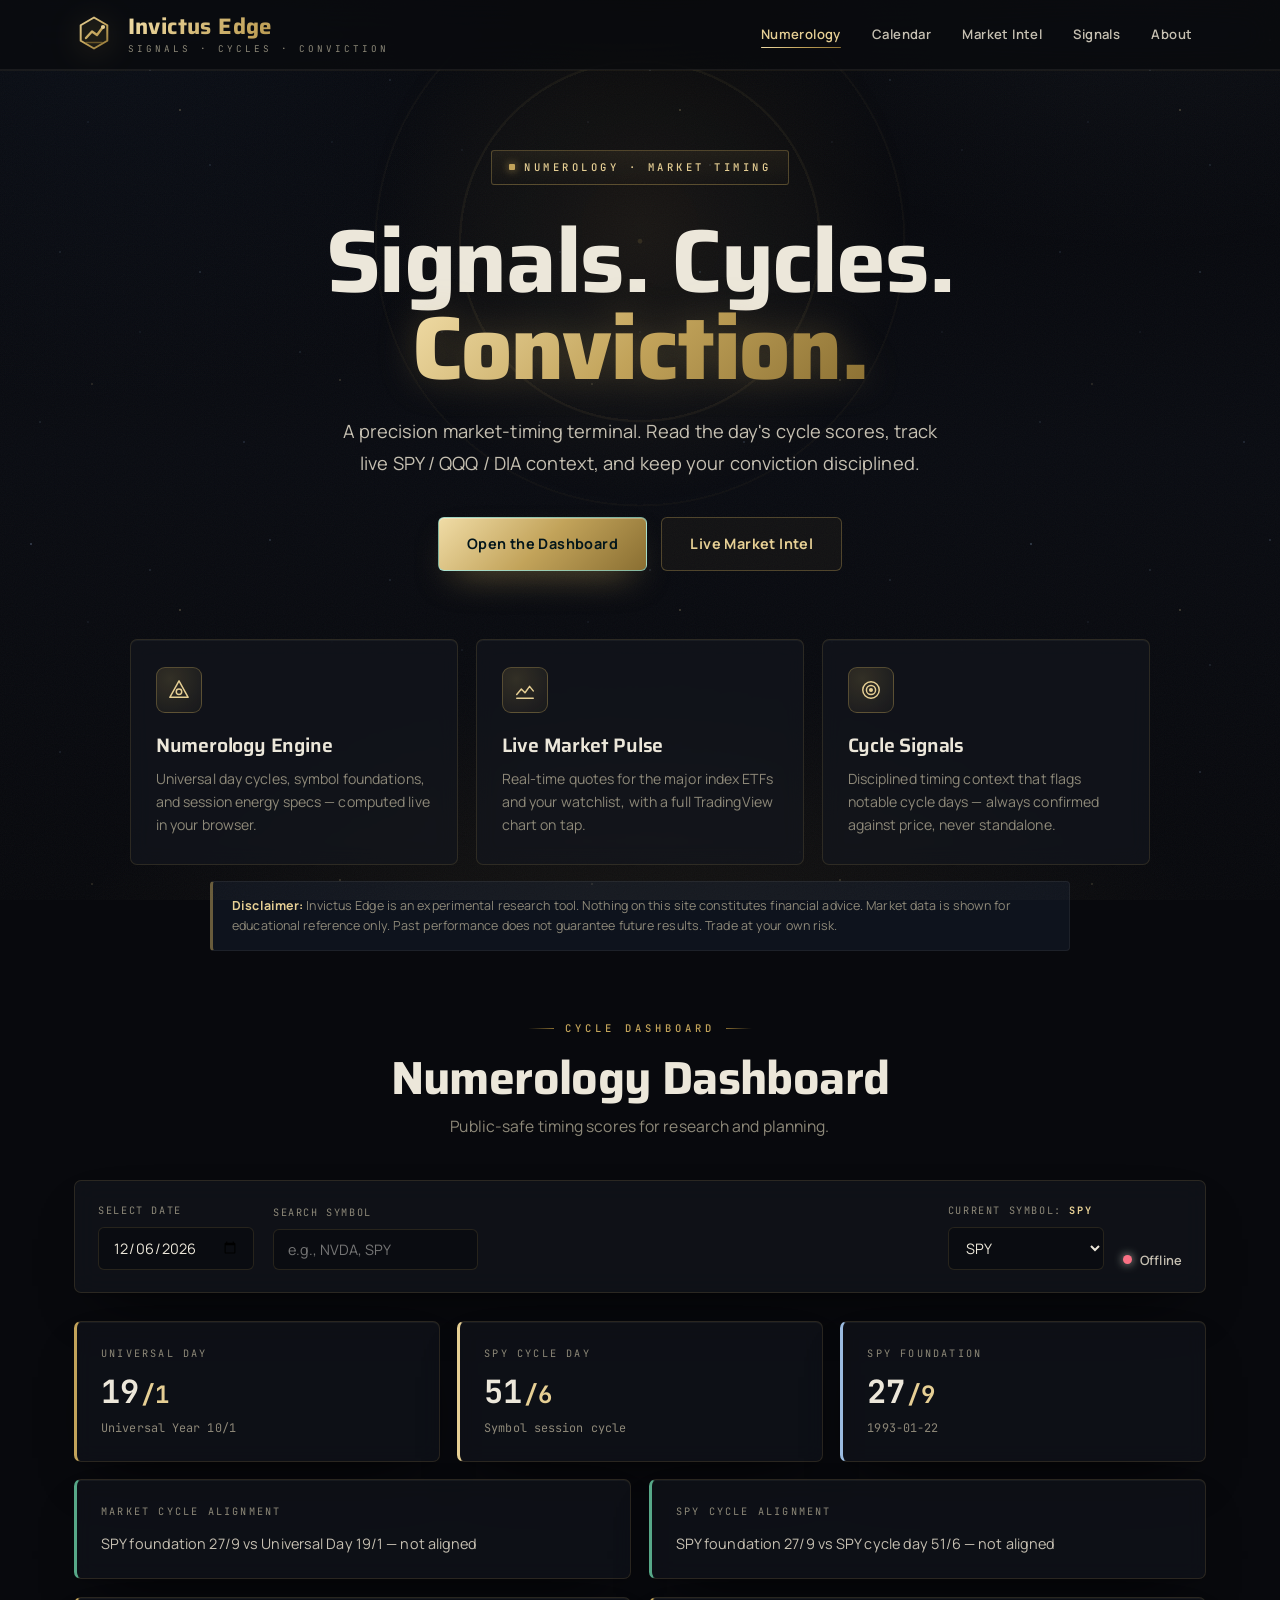
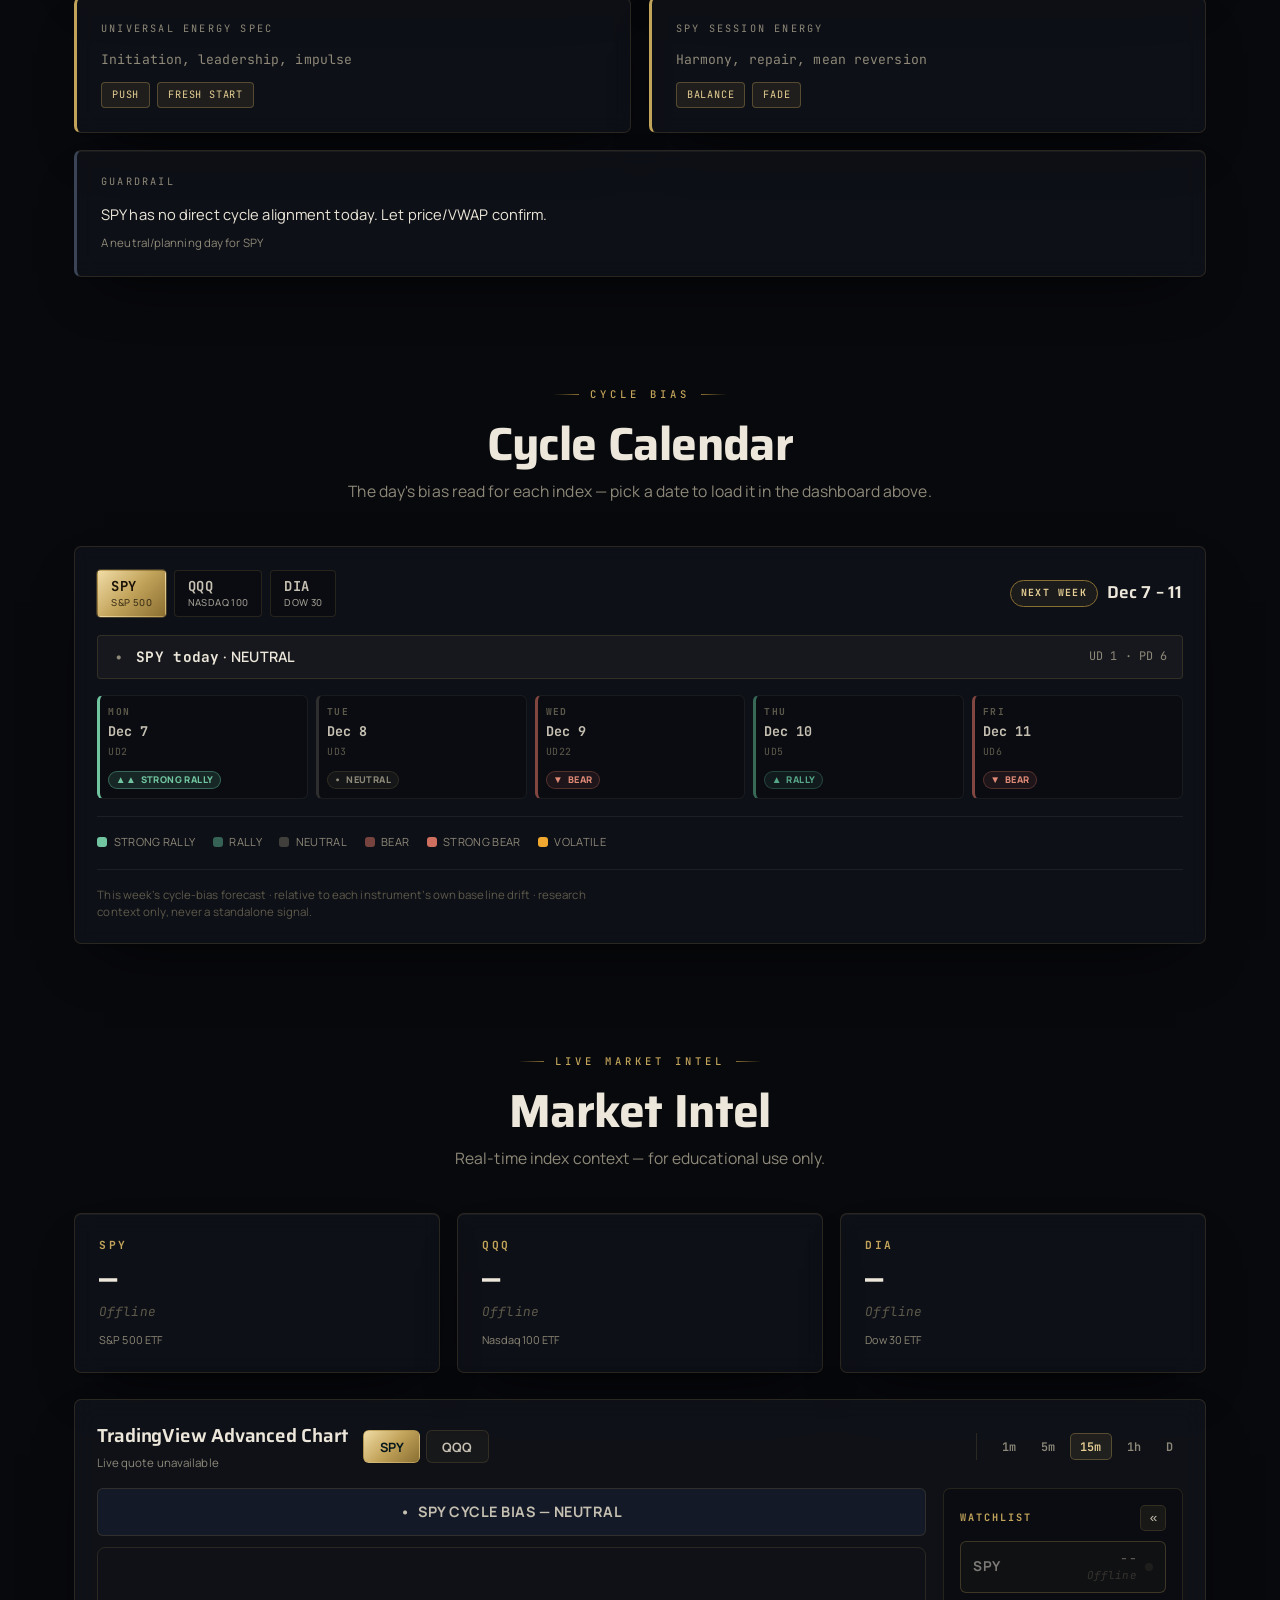
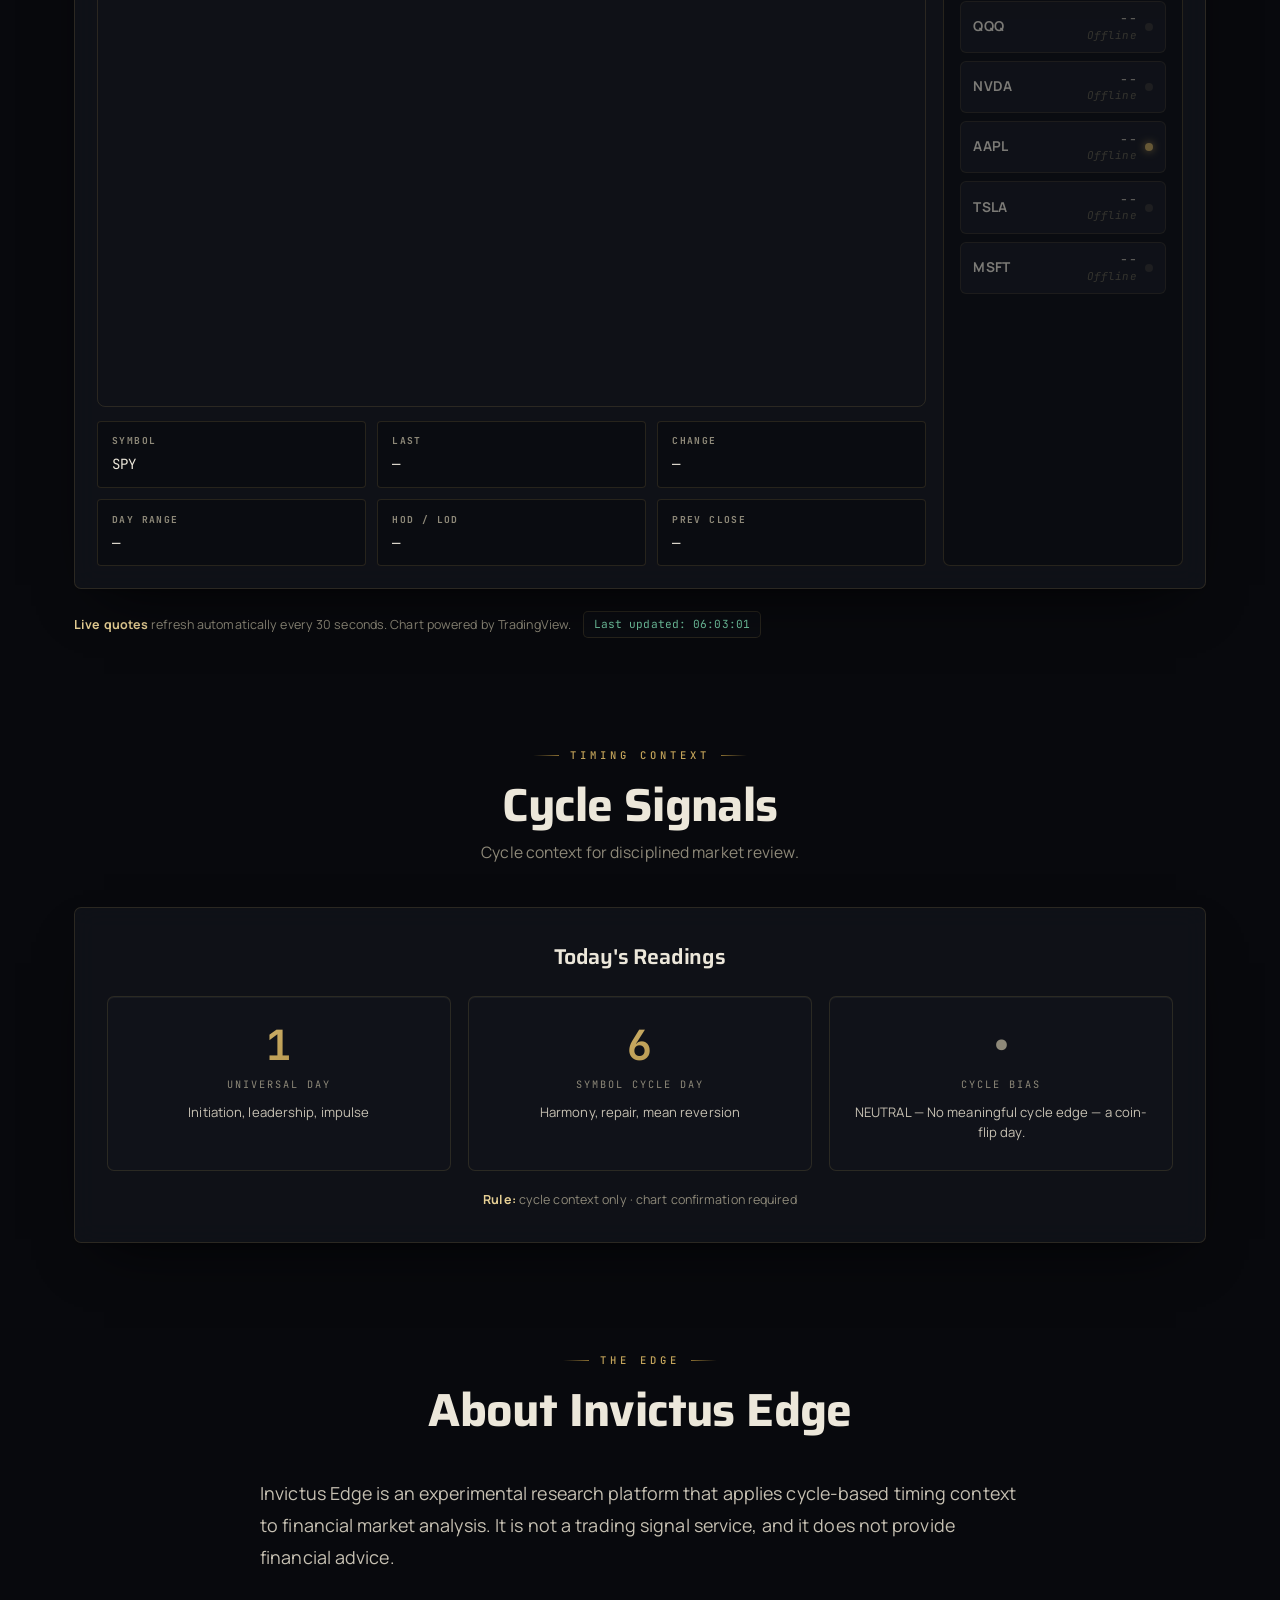
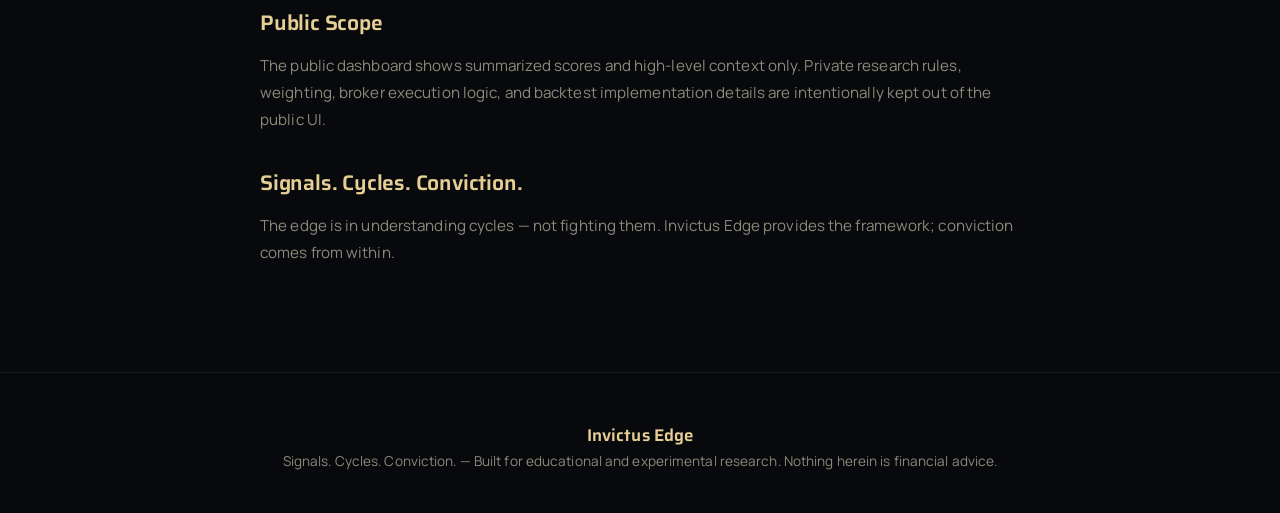
==== index.html @ 0f174fc2 "fix: per-symbol foundation dates, remove Full App link, drop redundant UM, mobile date-input fit - f" ====
<!DOCTYPE html>
<html lang="en">
<head>
  <meta charset="UTF-8">
  <meta name="viewport" content="width=device-width, initial-scale=1.0">
  <title>Invictus Edge — Signals. Cycles. Conviction.</title>
  <meta name="description" content="Invictus Edge — a precision market-timing terminal pairing numerology cycle context with live market data.">
  <link rel="icon" type="image/svg+xml" href="logo.svg">
  <link rel="preconnect" href="https://fonts.googleapis.com">
  <link rel="preconnect" href="https://fonts.gstatic.com" crossorigin>
  <link href="https://fonts.googleapis.com/css2?family=Saira:wght@400;500;600;700;800&family=Manrope:wght@400;500;600;700;800&family=JetBrains+Mono:wght@400;500;700&display=swap" rel="stylesheet">
  <link rel="stylesheet" href="css/styles.css?v=20260603-gold2">
</head>
<body>
  <header>
    <div class="container">
      <div class="brand">
        <img src="logo.svg" alt="Invictus Edge">
        <div class="brand-text">
          <div class="brand-name">Invictus Edge</div>
          <div class="brand-tagline">Signals &middot; Cycles &middot; Conviction</div>
        </div>
      </div>
      <nav>
        <a href="#calculator" class="active">Numerology</a>
        <a href="#calendar">Calendar</a>
        <a href="#market">Market Intel</a>
        <a href="#signals">Signals</a>
        <a href="#about">About</a>
      </nav>
    </div>
  </header>

  <section class="hero">
    <div class="hero-badge">Numerology &middot; Market Timing</div>
    <h1>Signals. Cycles.<br><span class="accent">Conviction.</span></h1>
    <p>A precision market-timing terminal. Read the day's cycle scores, track live SPY / QQQ / DIA context, and keep your conviction disciplined.</p>
    <div class="hero-cta">
      <a href="#calculator" class="btn btn-gold">Open the Dashboard</a>
      <a href="#market" class="btn btn-ghost">Live Market Intel</a>
    </div>
  </section>

  <section class="pillars">
    <div class="container">
      <div class="pillars-grid">
        <div class="pillar reveal">
          <div class="pillar-icon">
            <svg viewBox="0 0 24 24" fill="none" stroke="currentColor" stroke-width="1.6" stroke-linecap="round" stroke-linejoin="round"><path d="M12 2 2 20h20L12 2Z"/><circle cx="12" cy="14" r="3"/></svg>
          </div>
          <h3>Numerology Engine</h3>
          <p>Universal day cycles, symbol foundations, and session energy specs — computed live in your browser.</p>
        </div>
        <div class="pillar reveal">
          <div class="pillar-icon">
            <svg viewBox="0 0 24 24" fill="none" stroke="currentColor" stroke-width="1.6" stroke-linecap="round" stroke-linejoin="round"><path d="M3 17l5-6 4 4 5-7 4 5"/><path d="M3 21h18"/></svg>
          </div>
          <h3>Live Market Pulse</h3>
          <p>Real-time quotes for the major index ETFs and your watchlist, with a full TradingView chart on tap.</p>
        </div>
        <div class="pillar reveal">
          <div class="pillar-icon">
            <svg viewBox="0 0 24 24" fill="none" stroke="currentColor" stroke-width="1.6" stroke-linecap="round" stroke-linejoin="round"><circle cx="12" cy="12" r="9"/><circle cx="12" cy="12" r="5"/><circle cx="12" cy="12" r="1.4" fill="currentColor"/></svg>
          </div>
          <h3>Cycle Signals</h3>
          <p>Disciplined timing context that flags notable cycle days — always confirmed against price, never standalone.</p>
        </div>
      </div>
    </div>
  </section>

  <div class="container">
    <div class="disclaimer">
      <strong>Disclaimer:</strong> Invictus Edge is an experimental research tool. Nothing on this site constitutes financial advice. Market data is shown for educational reference only. Past performance does not guarantee future results. Trade at your own risk.
    </div>
  </div>

  <section id="calculator">
    <div class="container">
      <div class="section-header">
        <div class="eyebrow">Cycle Dashboard</div>
        <h2>Numerology Dashboard</h2>
        <p>Public-safe timing scores for research and planning.</p>
      </div>
      <div class="dashboard-controls">
        <div>
          <label for="date-picker">Select Date</label>
          <input type="date" id="date-picker">
        </div>
        <div class="search-input-group">
          <label for="symbol-search-input">Search Symbol</label>
          <input type="text" id="symbol-search-input" placeholder="e.g., NVDA, SPY">
          <div id="symbol-search-results" class="search-results"></div>
        </div>
        <div>
          <label for="symbol-select">Current Symbol: <span id="current-symbol">SPY</span></label>
          <select id="symbol-select">
            <option value="SPY" selected>SPY</option>
            <option value="QQQ">QQQ</option>
            <option value="Custom">Custom Symbol</option>
          </select>
        </div>
        <div class="status-row">
          <span class="status-dot" id="status-dot"></span>
          <span id="status-indicator">Loading&hellip;</span>
        </div>
      </div>
      <div class="dashboard" id="numerology-container">
        <div class="result-empty">Loading dashboard&hellip;</div>
      </div>
    </div>
  </section>

  <section id="calendar">
    <div class="container">
      <div class="section-header">
        <div class="eyebrow">Cycle Bias</div>
        <h2>Cycle Calendar</h2>
        <p>The day's bias read for each index &mdash; pick a date to load it in the dashboard above.</p>
      </div>
      <div id="cycle-calendar" class="cycle-calendar">
        <div class="cal-loading">Loading cycle calendar&hellip;</div>
      </div>
    </div>
  </section>

  <section id="market">
    <div class="container">
      <div class="section-header">
        <div class="eyebrow">Live Market Intel</div>
        <h2>Market Intel</h2>
        <p>Real-time index context &mdash; for educational use only.</p>
      </div>
      <div class="market-grid">
        <div class="market-card">
          <div class="symbol">SPY</div>
          <div class="price" id="spy-price">&mdash;</div>
          <div class="change" id="spy-change">&mdash;</div>
          <div class="meta">S&amp;P 500 ETF</div>
        </div>
        <div class="market-card">
          <div class="symbol">QQQ</div>
          <div class="price" id="qqq-price">&mdash;</div>
          <div class="change" id="qqq-change">&mdash;</div>
          <div class="meta">Nasdaq 100 ETF</div>
        </div>
        <div class="market-card">
          <div class="symbol">DIA</div>
          <div class="price" id="dia-price">&mdash;</div>
          <div class="change" id="dia-change">&mdash;</div>
          <div class="meta">Dow 30 ETF</div>
        </div>
      </div>
      <div class="live-chart-panel">
        <div class="chart-head">
          <div>
            <div class="chart-title">TradingView Advanced Chart</div>
            <div class="meta" id="chart-source">Live TradingView chart + live-quote breakdown</div>
          </div>
          <div class="chart-tabs">
            <button class="chart-tab active" data-chart-symbol="SPY">SPY</button>
            <button class="chart-tab" data-chart-symbol="QQQ">QQQ</button>
          </div>
          <div class="timeframe-selector">
            <button class="timeframe-btn" data-chart-interval="1m">1m</button>
            <button class="timeframe-btn" data-chart-interval="5m">5m</button>
            <button class="timeframe-btn active" data-chart-interval="15m">15m</button>
            <button class="timeframe-btn" data-chart-interval="1h">1h</button>
            <button class="timeframe-btn" data-chart-interval="D">D</button>
          </div>
        </div>
        <div class="chart-watchlist-wrapper">
          <div class="tv-chart-area">
            <div class="signal-banner banner-none" id="signal-banner">--</div>
            <div class="tv-chart-wrap">
              <iframe
                id="tradingview-advanced-chart"
                title="TradingView Advanced Chart"
                src="https://s.tradingview.com/widgetembed/?frameElementId=tradingview-advanced-chart&symbol=BATS%3ASPY&interval=15&hidesidetoolbar=0&hidetoptoolbar=0&symboledit=1&saveimage=1&details=1&hideideas=1&theme=dark&style=1&timezone=America%2FChicago&withdateranges=1&studies=%5B%22STD%3BVolume%22%2C%22STD%3BVWAP%22%2C%22STD%3BEMA%22%5D&locale=en"
                frameborder="0"
                allowtransparency="true"
                scrolling="no"
                allowfullscreen>
              </iframe>
              <div class="chart-loading" id="chart-loading">Loading TradingView...</div>
            </div>
            <div class="breakdown-grid">
              <div class="breakdown-card"><strong>Symbol</strong><span id="bd-symbol">--</span></div>
              <div class="breakdown-card"><strong>Last</strong><span id="bd-last">--</span></div>
              <div class="breakdown-card"><strong>Change</strong><span id="bd-change">--</span></div>
              <div class="breakdown-card"><strong>Day Range</strong><span id="bd-range">--</span></div>
              <div class="breakdown-card"><strong>HOD / LOD</strong><span id="bd-hilo">--</span></div>
              <div class="breakdown-card"><strong>Prev Close</strong><span id="bd-prevclose">--</span></div>
            </div>
          </div>
          <div class="watchlist-panel" id="watchlist-panel">
            <div class="watchlist-header">
              <span class="watchlist-title">Watchlist</span>
              <button class="watchlist-toggle" id="watchlist-toggle" title="Toggle Watchlist">&laquo;</button>
            </div>
            <div class="watchlist-items" id="watchlist-items">
              <div class="watchlist-loading">Loading&hellip;</div>
            </div>
          </div>
        </div>
      </div>
      <div class="market-section-notice">
        <span><strong>Live quotes</strong> refresh automatically every 30 seconds. Chart powered by TradingView.</span>
        <span id="last-updated" class="last-updated-badge"></span>
      </div>
    </div>
  </section>

  <section id="signals">
    <div class="container">
      <div class="section-header">
        <div class="eyebrow">Timing Context</div>
        <h2>Cycle Signals</h2>
        <p>Cycle context for disciplined market review.</p>
      </div>
      <div class="signal-panel">
        <h3>Today's Readings</h3>
        <div class="signal-grid">
          <div class="signal-item">
            <div class="value" id="sig-ud">--</div>
            <div class="label">Universal Day</div>
            <div class="interpretation" id="sig-ud-int">Calculate to see interpretation</div>
          </div>
          <div class="signal-item">
            <div class="value" id="sig-pd">--</div>
            <div class="label">Symbol Cycle Day</div>
            <div class="interpretation" id="sig-pd-int">Select a symbol to see its cycle</div>
          </div>
          <div class="signal-item">
            <div class="value" id="sig-signal">--</div>
            <div class="label">Cycle Bias</div>
            <div class="interpretation" id="sig-signal-int">Loading cycle bias&hellip;</div>
          </div>
        </div>
        <div class="signal-footnote">
          <strong>Rule:</strong> cycle context only &middot; chart confirmation required
        </div>
      </div>
    </div>
  </section>

  <section id="about">
    <div class="container">
      <div class="section-header">
        <div class="eyebrow">The Edge</div>
        <h2>About Invictus Edge</h2>
      </div>
      <div class="about-content">
        <p>Invictus Edge is an experimental research platform that applies cycle-based timing context to financial market analysis. It is not a trading signal service, and it does not provide financial advice.</p>
        <h3>Public Scope</h3>
        <p>The public dashboard shows summarized scores and high-level context only. Private research rules, weighting, broker execution logic, and backtest implementation details are intentionally kept out of the public UI.</p>
        <h3>Signals. Cycles. Conviction.</h3>
        <p>The edge is in understanding cycles &mdash; not fighting them. Invictus Edge provides the framework; conviction comes from within.</p>
      </div>
    </div>
  </section>

  <footer>
    <div class="container">
      <p>Invictus Edge</p>
      <p>Signals. Cycles. Conviction. &mdash; Built for educational and experimental research. Nothing herein is financial advice.</p>
    </div>
  </footer>

  <script src="js/numerology.js?v=20260603-gold2"></script>
  <script src="js/calendar.js?v=20260603-gold2"></script>
  <script src="js/app.js?v=20260603-gold2"></script>
</body>
</html>
---- css/styles.css ----
/* ══════════════════════════════════════════════════════════════
   INVICTUS EDGE — Signals. Cycles. Conviction.
   "Terminal" — precision market terminal. Graphite + muted antique brass.
   Near-black graphite · starfield atmosphere · brass signal · amber caution · mono HUD.
   ══════════════════════════════════════════════════════════════ */

/* ── Fonts (loaded via <link> in index.html) ───────────────────
   Saira (technical display) · Manrope (body) · JetBrains Mono (data)
*/

/* ============================== VARIABLES ============================== */
:root {
  /* Base canvas — near-black graphite, warm-deep. */
  --bg:            #08090d;
  --bg-2:          #0c0e14;
  --bg-3:          #11141c;

  /* Surfaces — warm dark panels */
  --surface:       rgba(20, 23, 31, 0.62);
  --surface-solid: #14171f;
  --card:          rgba(17, 20, 28, 0.66);
  --card-solid:    #14171f;
  --inset:         #0a0c11;

  /* Lines — fine brass hairlines */
  --border:        rgba(194, 163, 90, 0.16);
  --border-strong: rgba(194, 163, 90, 0.34);
  --hair:          rgba(236, 231, 218, 0.07);

  /* Ink — warm white */
  --text:          #ece7da;
  --text-soft:     #c6c0b2;
  --dim:           #8e8979;
  --faint:         #5e5a4b;

  /* Muted antique brass — the singular signal accent (not vibrant gold) */
  --brass:         #c2a35a;
  --brass-light:   #e6cf94;
  --brass-deep:    #8a6f32;

  /* Steel-blue starlight — secondary cool accent for atmosphere */
  --starlight:     #9bbbe0;
  --night:         #2a3f5f;

  /* Amber — caution / volatility / setup days (used sparingly) */
  --amber:         #f0a830;
  --amber-bright:  #ffc25e;

  /* Slate (neutral backup for any legacy "purple" token refs — off-purple) */
  --purple:        #7c89a4;
  --purple-light:  #a7b4cf;
  --purple-deep:   #3a4456;
  --master:        #e6cf94;

  /* Market semantics — muted terminal green / coral red (clear, not neon) */
  --green:         #57a888;
  --green-bright:  #71c6a1;
  --red:           #cf6f5f;
  --red-bright:    #e08a78;

  /* Gradients */
  --grad-gold:    linear-gradient(135deg, #f0dca6 0%, #c2a35a 50%, #8a6f32 100%);
  --grad-purple:  linear-gradient(135deg, #1f1c14 0%, #16140e 60%, #11141c 100%);
  --grad-ink:     linear-gradient(180deg, #ece7da 0%, #bdb6a6 100%);

  /* Type */
  --display: "Saira", "Segoe UI", system-ui, sans-serif;
  --font:    "Manrope", -apple-system, BlinkMacSystemFont, "Segoe UI", sans-serif;
  --mono:    "JetBrains Mono", "Fira Code", ui-monospace, monospace;

  /* Shape — sharp terminal corners */
  --radius:   7px;
  --radius-sm: 4px;
  --shadow:   0 26px 60px -30px rgba(0, 0, 0, 0.92), 0 2px 10px -6px rgba(0, 0, 0, 0.7);
  /* legacy token names kept; now brass ring-glows used on hover */
  --glow-purple: 0 0 0 1px var(--border-strong), 0 30px 64px -34px rgba(194, 163, 90, 0.24);
  --glow-gold:   0 0 0 1px rgba(194, 163, 90, 0.30), 0 24px 54px -30px rgba(194, 163, 90, 0.30);
  --glow-cyan:   0 0 0 1px rgba(194, 163, 90, 0.24), 0 24px 54px -30px rgba(194, 163, 90, 0.32);

  --maxw: 1180px;
}

/* ============================== RESET / BASE ============================== */
*, *::before, *::after { box-sizing: border-box; margin: 0; padding: 0; }

html {
  font-size: 16px;
  -webkit-font-smoothing: antialiased;
  text-rendering: optimizeLegibility;
  scroll-behavior: smooth;
  /* clip (not hidden) guards against descendant overflow without making a
     scroll container, so the sticky header keeps working. */
  overflow-x: clip;
  max-width: 100%;
}

body {
  background: var(--bg);
  color: var(--text);
  font-family: var(--font);
  font-weight: 400;
  line-height: 1.6;
  min-height: 100vh;
  width: 100%;
  max-width: 100%;
  overflow-x: clip;
  position: relative;
  letter-spacing: 0.1px;
}

/* Layered atmosphere: faint starfield + warm brass horizon glow + deep graphite.
   Star layers tile on a 500px grid; the glows + base gradient cover the viewport. */
body::before {
  content: "";
  position: fixed;
  inset: 0;
  z-index: -2;
  background:
    radial-gradient(1.3px 1.3px at 31px 44px,  rgba(155, 187, 224, 0.50), transparent) 0 0 / 500px 500px repeat,
    radial-gradient(1.0px 1.0px at 150px 70px, rgba(155, 187, 224, 0.40), transparent) 0 0 / 500px 500px repeat,
    radial-gradient(1.1px 1.1px at 270px 40px, rgba(155, 187, 224, 0.45), transparent) 0 0 / 500px 500px repeat,
    radial-gradient(1.0px 1.0px at 390px 80px, rgba(155, 187, 224, 0.38), transparent) 0 0 / 500px 500px repeat,
    radial-gradient(0.9px 0.9px at 462px 150px, rgba(155, 187, 224, 0.30), transparent) 0 0 / 500px 500px repeat,
    radial-gradient(0.9px 0.9px at 88px 122px, rgba(155, 187, 224, 0.30), transparent) 0 0 / 500px 500px repeat,
    radial-gradient(1.0px 1.0px at 210px 165px, rgba(155, 187, 224, 0.36), transparent) 0 0 / 500px 500px repeat,
    radial-gradient(0.9px 0.9px at 332px 142px, rgba(155, 187, 224, 0.28), transparent) 0 0 / 500px 500px repeat,
    radial-gradient(1.0px 1.0px at 60px 252px, rgba(155, 187, 224, 0.34), transparent) 0 0 / 500px 500px repeat,
    radial-gradient(1.1px 1.1px at 200px 272px, rgba(155, 187, 224, 0.40), transparent) 0 0 / 500px 500px repeat,
    radial-gradient(1.0px 1.0px at 360px 250px, rgba(155, 187, 224, 0.36), transparent) 0 0 / 500px 500px repeat,
    radial-gradient(0.9px 0.9px at 140px 332px, rgba(155, 187, 224, 0.28), transparent) 0 0 / 500px 500px repeat,
    radial-gradient(1.0px 1.0px at 300px 352px, rgba(155, 187, 224, 0.34), transparent) 0 0 / 500px 500px repeat,
    radial-gradient(0.9px 0.9px at 442px 332px, rgba(155, 187, 224, 0.26), transparent) 0 0 / 500px 500px repeat,
    radial-gradient(1.0px 1.0px at 40px 422px, rgba(155, 187, 224, 0.34), transparent) 0 0 / 500px 500px repeat,
    radial-gradient(1.1px 1.1px at 244px 442px, rgba(155, 187, 224, 0.36), transparent) 0 0 / 500px 500px repeat,
    radial-gradient(1.4px 1.4px at 180px 110px, rgba(230, 207, 148, 0.42), transparent) 0 0 / 500px 500px repeat,
    radial-gradient(1.3px 1.3px at 340px 380px, rgba(230, 207, 148, 0.34), transparent) 0 0 / 500px 500px repeat,
    radial-gradient(1.2px 1.2px at 92px 384px, rgba(230, 207, 148, 0.30), transparent) 0 0 / 500px 500px repeat,
    radial-gradient(1000px 640px at 50% 118%, rgba(194, 163, 90, 0.10), transparent 62%) no-repeat,
    radial-gradient(820px 560px at 88% -8%, rgba(155, 187, 224, 0.06), transparent 58%) no-repeat,
    radial-gradient(900px 760px at 8% -6%, rgba(42, 63, 95, 0.16), transparent 60%) no-repeat,
    linear-gradient(180deg, #06070b 0%, #0a0c12 50%, #08090d 100%) no-repeat;
}

/* Fine engraving grain for tactility (asset-free) */
body::after {
  content: "";
  position: fixed;
  inset: 0;
  z-index: -1;
  pointer-events: none;
  opacity: 0.035;
  background-image: url("data:image/svg+xml,%3Csvg xmlns='http://www.w3.org/2000/svg' width='160' height='160'%3E%3Cfilter id='n'%3E%3CfeTurbulence type='fractalNoise' baseFrequency='0.9' numOctaves='2' stitchTiles='stitch'/%3E%3C/filter%3E%3Crect width='100%25' height='100%25' filter='url(%23n)'/%3E%3C/svg%3E");
}

a { color: inherit; text-decoration: none; }
img { display: block; }

::selection { background: rgba(194, 163, 90, 0.30); color: #fff; }
:focus-visible { outline: 2px solid var(--brass); outline-offset: 2px; border-radius: 2px; }

/* Scrollbar */
::-webkit-scrollbar { width: 10px; height: 10px; }
::-webkit-scrollbar-track { background: transparent; }
::-webkit-scrollbar-thumb { background: rgba(194, 163, 90, 0.26); border-radius: 10px; }
::-webkit-scrollbar-thumb:hover { background: rgba(194, 163, 90, 0.46); }

/* ============================== LAYOUT ============================== */
.container { max-width: var(--maxw); margin: 0 auto; padding: 0 1.5rem; }

section { padding: 3.75rem 0; }
section + section { padding-top: 2.5rem; }

/* ============================== HEADER / NAV ============================== */
header {
  position: sticky;
  top: 0;
  z-index: 100;
  padding: 0.9rem 0;
  background: rgba(9, 11, 14, 0.78);
  backdrop-filter: blur(18px) saturate(135%);
  -webkit-backdrop-filter: blur(18px) saturate(135%);
  border-bottom: 1px solid var(--hair);
  box-shadow: 0 1px 0 rgba(194, 163, 90, 0.08);
}

header .container {
  display: flex;
  align-items: center;
  justify-content: space-between;
  gap: 1rem;
}

header .brand { display: flex; align-items: center; gap: 0.85rem; }

header .brand img {
  width: 40px;
  height: 40px;
  filter: drop-shadow(0 4px 16px rgba(194, 163, 90, 0.42));
}

.brand-text { display: flex; flex-direction: column; line-height: 1.1; }

.brand-name {
  font-family: var(--display);
  font-optical-sizing: auto;
  font-weight: 700;
  font-size: 1.4rem;
  letter-spacing: 0.4px;
  background: var(--grad-gold);
  -webkit-background-clip: text;
  background-clip: text;
  -webkit-text-fill-color: transparent;
  color: var(--brass-light);
}

.brand-tagline {
  font-family: var(--mono);
  font-size: 0.58rem;
  color: var(--dim);
  text-transform: uppercase;
  letter-spacing: 3px;
  margin-top: 4px;
}

nav { display: flex; gap: 0.25rem; align-items: center; flex-wrap: wrap; }

nav a {
  position: relative;
  color: var(--text-soft);
  font-size: 0.82rem;
  font-weight: 600;
  letter-spacing: 0.4px;
  padding: 0.5rem 0.85rem;
  border-radius: 5px;
  white-space: nowrap;
  transition: color 0.2s ease, background 0.2s ease;
}

nav a::after {
  content: "";
  position: absolute;
  left: 0.85rem;
  right: 0.85rem;
  bottom: 0.28rem;
  height: 1.5px;
  border-radius: 2px;
  background: var(--grad-gold);
  transform: scaleX(0);
  transform-origin: left;
  transition: transform 0.28s cubic-bezier(0.2, 0.7, 0.2, 1);
}

nav a:hover { color: #fff; }
nav a:hover::after,
nav a.active::after { transform: scaleX(1); }
nav a.active { color: var(--brass-light); }

/* ============================== HERO ============================== */
.hero {
  position: relative;
  text-align: center;
  padding: 5rem 1.5rem 3.25rem;
  max-width: 900px;
  margin: 0 auto;
  overflow: visible;
}

/* Signal halo — a soft brass wash with a faint scan-ring. Sized in viewport
   units so it can never exceed the screen on narrow devices. */
.hero::before {
  content: "";
  position: absolute;
  top: -64px;
  left: 50%;
  width: min(680px, 90vw);
  height: min(560px, 74vw);
  transform: translateX(-50%);
  z-index: -1;
  border-radius: 50%;
  background:
    radial-gradient(circle at 50% 42%,
      rgba(194, 163, 90, 0.16) 0 0.4%, transparent 0.6% 38%,
      rgba(194, 163, 90, 0.07) 38% 38.4%, transparent 38.6% 56%,
      rgba(194, 163, 90, 0.04) 56% 56.3%, transparent 56.5%),
    radial-gradient(circle at 50% 40%, rgba(194, 163, 90, 0.10), transparent 60%);
  filter: drop-shadow(0 0 40px rgba(194, 163, 90, 0.10));
  opacity: 0.9;
}

.hero-badge {
  display: inline-flex;
  align-items: center;
  gap: 0.6rem;
  font-family: var(--mono);
  font-size: 0.66rem;
  font-weight: 500;
  text-transform: uppercase;
  letter-spacing: 3.5px;
  color: var(--brass-light);
  border: 1px solid var(--border-strong);
  background: linear-gradient(180deg, rgba(194, 163, 90, 0.09), rgba(194, 163, 90, 0.015));
  border-radius: 3px;
  padding: 0.5rem 1.05rem;
  margin-bottom: 2rem;
  animation: fadeUp 0.8s cubic-bezier(0.2, 0.7, 0.2, 1) both;
}
.hero-badge::before {
  content: "";
  width: 6px;
  height: 6px;
  border-radius: 1px;
  background: var(--brass);
  box-shadow: 0 0 8px rgba(194, 163, 90, 0.9);
  animation: pulse 2.4s ease-in-out infinite;
}

.hero h1 {
  font-family: var(--display);
  font-optical-sizing: auto;
  font-weight: 700;
  font-size: clamp(3rem, 7.6vw, 5.6rem);
  line-height: 0.98;
  letter-spacing: -1.4px;
  margin-bottom: 1.5rem;
  color: var(--text);
  animation: fadeUp 0.8s cubic-bezier(0.2, 0.7, 0.2, 1) 0.09s both;
}
.hero h1 .accent {
  display: inline-block;
  background: var(--grad-gold);
  -webkit-background-clip: text;
  background-clip: text;
  -webkit-text-fill-color: transparent;
  font-weight: 800;
  filter: drop-shadow(0 0 18px rgba(194, 163, 90, 0.28));
}

.hero p {
  font-size: 1.14rem;
  color: var(--text-soft);
  line-height: 1.72;
  max-width: 600px;
  margin: 0 auto 2.4rem;
  animation: fadeUp 0.8s cubic-bezier(0.2, 0.7, 0.2, 1) 0.18s both;
}

.hero-cta {
  display: flex;
  gap: 0.9rem;
  justify-content: center;
  flex-wrap: wrap;
  animation: fadeUp 0.8s cubic-bezier(0.2, 0.7, 0.2, 1) 0.27s both;
}

.btn {
  display: inline-flex;
  align-items: center;
  gap: 0.5rem;
  font-family: var(--font);
  font-size: 0.9rem;
  font-weight: 700;
  letter-spacing: 0.4px;
  padding: 0.88rem 1.75rem;
  border-radius: 6px;
  cursor: pointer;
  border: 1px solid transparent;
  transition: transform 0.2s cubic-bezier(0.2, 0.7, 0.2, 1), box-shadow 0.25s ease, background 0.25s ease, border-color 0.25s ease;
}
.btn-gold {
  color: #03161b;
  background: var(--grad-gold);
  border-color: rgba(108, 236, 255, 0.5);
  box-shadow: 0 16px 36px -16px rgba(194, 163, 90, 0.6), inset 0 1px 0 rgba(255, 255, 255, 0.28);
}
.btn-gold:hover { transform: translateY(-2px); box-shadow: 0 22px 46px -16px rgba(194, 163, 90, 0.82), inset 0 1px 0 rgba(255, 255, 255, 0.32); }
.btn-ghost {
  color: var(--brass-light);
  border-color: var(--border-strong);
  background: rgba(194, 163, 90, 0.05);
}
.btn-ghost:hover { transform: translateY(-2px); border-color: var(--brass); background: rgba(194, 163, 90, 0.12); }

/* ============================== PILLARS ============================== */
.pillars { padding-top: 1rem; padding-bottom: 1rem; }
.pillars-grid {
  display: grid;
  grid-template-columns: repeat(3, 1fr);
  gap: 1.1rem;
  max-width: 1020px;
  margin: 0 auto;
}
.pillar {
  position: relative;
  background: var(--surface);
  border: 1px solid var(--border);
  border-radius: var(--radius);
  padding: 1.7rem 1.55rem;
  backdrop-filter: blur(10px);
  -webkit-backdrop-filter: blur(10px);
  box-shadow: inset 0 1px 0 rgba(236, 231, 218, 0.05);
  transition: transform 0.24s cubic-bezier(0.2, 0.7, 0.2, 1), border-color 0.24s ease, box-shadow 0.24s ease;
}
.pillar:hover { transform: translateY(-4px); border-color: var(--border-strong); box-shadow: var(--glow-purple); }
.pillar-icon {
  width: 46px; height: 46px;
  display: flex; align-items: center; justify-content: center;
  border-radius: 9px;
  background: radial-gradient(circle at 30% 25%, rgba(194, 163, 90, 0.20), rgba(194, 163, 90, 0.04));
  border: 1px solid var(--border-strong);
  margin-bottom: 1.05rem;
  color: var(--brass-light);
}
.pillar-icon svg { width: 22px; height: 22px; }
.pillar h3 {
  font-family: var(--display);
  font-weight: 600;
  font-size: 1.22rem;
  margin-bottom: 0.45rem;
  color: var(--text);
  letter-spacing: -0.2px;
}
.pillar p { font-size: 0.88rem; color: var(--dim); line-height: 1.62; }

/* ============================== SECTION HEADER ============================== */
.section-header { text-align: center; margin-bottom: 2.6rem; max-width: 660px; margin-left: auto; margin-right: auto; }
.eyebrow {
  display: inline-flex;
  align-items: center;
  gap: 0.7rem;
  font-family: var(--mono);
  font-size: 0.66rem;
  font-weight: 500;
  text-transform: uppercase;
  letter-spacing: 4px;
  color: var(--brass);
  margin-bottom: 1rem;
}
/* technical flanking rules */
.eyebrow::before, .eyebrow::after {
  content: "";
  width: 26px;
  height: 1px;
  background: linear-gradient(90deg, transparent, var(--brass-deep));
}
.eyebrow::after { background: linear-gradient(90deg, var(--brass-deep), transparent); }
.section-header h2 {
  font-family: var(--display);
  font-weight: 700;
  font-size: clamp(2rem, 4.2vw, 2.9rem);
  line-height: 1.08;
  letter-spacing: -0.6px;
  color: var(--text);
  margin-bottom: 0.65rem;
}
.section-header p { font-size: 0.98rem; color: var(--dim); }

/* ============================== DISCLAIMER ============================== */
.disclaimer {
  background: rgba(42, 63, 95, 0.20);
  border: 1px solid var(--hair);
  border-left: 3px solid rgba(194, 163, 90, 0.5);
  border-radius: var(--radius-sm);
  padding: 0.9rem 1.2rem;
  font-size: 0.78rem;
  color: var(--dim);
  line-height: 1.6;
  margin: 0 auto;
  max-width: 860px;
}
.disclaimer strong { color: var(--brass-light); }

/* ============================== DASHBOARD CONTROLS ============================== */
.dashboard-controls {
  display: flex;
  gap: 1.2rem;
  align-items: end;
  flex-wrap: wrap;
  margin-bottom: 1.8rem;
  padding: 1.35rem 1.45rem;
  background: var(--surface);
  border: 1px solid var(--border);
  border-radius: var(--radius);
  backdrop-filter: blur(12px);
  -webkit-backdrop-filter: blur(12px);
  box-shadow: var(--shadow);
}
.dashboard-controls label {
  font-family: var(--mono);
  font-size: 0.64rem;
  text-transform: uppercase;
  letter-spacing: 1.6px;
  color: var(--dim);
  display: block;
  margin-bottom: 0.45rem;
}
.dashboard-controls input,
.dashboard-controls select {
  padding: 0.64rem 0.85rem;
  border-radius: 6px;
  background: var(--inset);
  border: 1px solid var(--border);
  color: var(--text);
  font-size: 0.9rem;
  font-family: var(--font);
  outline: none;
  max-width: 100%;
  min-width: 0;
  transition: border-color 0.2s ease, box-shadow 0.2s ease;
}
/* Native date inputs (WebKit/iOS) carry an intrinsic min-width and right-align
   their value, which overflows the column on mobile — normalize the box so it
   fits its column exactly and the calendar icon sits on the right edge. */
#date-picker {
  width: 100%;
  max-width: 100%;
  min-width: 0;
  -webkit-appearance: none;
  appearance: none;
}
#date-picker::-webkit-date-and-time-value { text-align: left; margin: 0; }
#date-picker::-webkit-calendar-picker-indicator { margin-left: auto; flex-shrink: 0; }
.dashboard-controls input:focus,
.dashboard-controls select:focus {
  border-color: var(--brass);
  box-shadow: 0 0 0 3px rgba(194, 163, 90, 0.16);
}
.dashboard-controls select { cursor: pointer; }
#current-symbol { color: var(--brass-light); font-weight: 700; }

.search-input-group { position: relative; flex-grow: 1; min-width: 180px; }
.search-results {
  position: absolute;
  top: calc(100% + 4px);
  left: 0; right: 0;
  background: var(--surface-solid);
  border: 1px solid var(--border-strong);
  border-radius: var(--radius-sm);
  max-height: 240px;
  overflow-y: auto;
  z-index: 20;
  box-shadow: var(--shadow);
  display: none;
}
.search-result-item {
  padding: 0.6rem 0.85rem;
  cursor: pointer;
  font-size: 0.85rem;
  color: var(--text-soft);
  border-bottom: 1px solid var(--hair);
  transition: background 0.15s ease;
}
.search-result-item:last-child { border-bottom: none; }
.search-result-item:hover { background: rgba(194, 163, 90, 0.14); color: #fff; }
.search-result-item.dim { color: var(--faint); cursor: default; }

.status-row {
  display: flex;
  align-items: center;
  gap: 0.5rem;
  margin-left: auto;
  font-size: 0.8rem;
  color: var(--text-soft);
  font-weight: 600;
}
.status-dot {
  width: 9px; height: 9px; border-radius: 50%;
  display: inline-block;
  background: var(--brass);
  box-shadow: 0 0 10px currentColor;
}

/* ============================== DASHBOARD GRID ============================== */
.dashboard, #numerology-container { margin-top: 0.5rem; display: flex; flex-direction: column; gap: 1.1rem; }
.grid-row { display: grid; gap: 1.1rem; }
.grid-row-3 { grid-template-columns: repeat(3, 1fr); }
.grid-row-2 { grid-template-columns: repeat(2, 1fr); }
.result-empty { text-align: center; color: var(--dim); padding: 3rem; font-size: 0.95rem; }

/* ============================== CARDS ============================== */
.card {
  position: relative;
  background: var(--card);
  border: 1px solid var(--border);
  border-radius: var(--radius);
  padding: 1.45rem 1.5rem;
  backdrop-filter: blur(10px);
  -webkit-backdrop-filter: blur(10px);
  box-shadow: var(--shadow), inset 0 1px 0 rgba(236, 231, 218, 0.05);
  overflow: hidden;
  transition: transform 0.22s cubic-bezier(0.2, 0.7, 0.2, 1), border-color 0.22s ease, box-shadow 0.22s ease;
}
.card::before {
  content: "";
  position: absolute;
  top: 0; left: 0; right: 0;
  height: 1px;
  background: linear-gradient(90deg, transparent, rgba(194, 163, 90, 0.65), transparent);
  opacity: 0;
  transition: opacity 0.25s ease;
}
.card:hover { transform: translateY(-3px); border-color: var(--border-strong); box-shadow: var(--glow-purple); }
.card:hover::before { opacity: 1; }

.card-title {
  font-family: var(--mono);
  font-size: 0.64rem;
  text-transform: uppercase;
  letter-spacing: 2.2px;
  color: var(--dim);
  margin-bottom: 0.75rem;
}
.card-value {
  font-family: var(--mono);
  font-size: 2rem;
  font-weight: 700;
  line-height: 1.1;
  color: var(--text);
  display: flex;
  align-items: baseline;
  gap: 0.1rem;
}
.card-number { color: var(--brass-light); font-size: 1.5rem; }
.card-chain {
  font-family: var(--mono);
  font-size: 0.74rem;
  color: var(--dim);
  margin-top: 0.6rem;
}

/* Accent rails — varied across the terminal palette */
.card-ud { border-left: 3px solid var(--brass); }
.card-pd { border-left: 3px solid var(--brass-light); }
.instr-current { border-left: 3px solid var(--starlight); }
.compat-card { border-left: 3px solid var(--green); }
.energy-card { border-left: 3px solid var(--brass); }

.compat-text { font-size: 0.9rem; line-height: 1.6; color: var(--text-soft); }
.energy-spec { font-family: var(--mono); font-size: 0.82rem; color: var(--dim); margin-bottom: 0.75rem; }
.energy-tags { display: flex; flex-wrap: wrap; gap: 0.45rem; }
.tag {
  display: inline-block;
  padding: 0.24rem 0.62rem;
  background: rgba(194, 163, 90, 0.10);
  border: 1px solid var(--border-strong);
  border-radius: 4px;
  font-family: var(--mono);
  font-size: 0.64rem;
  color: var(--brass-light);
  text-transform: uppercase;
  letter-spacing: 0.8px;
}

.guardrail-card { border-left: 3px solid var(--faint); }
.guardrail-card.aligned { border-left-color: var(--brass); }
.guardrail-card.neutral { border-left-color: var(--purple-deep); }
.guardrail-text { font-size: 0.92rem; line-height: 1.6; color: var(--text); }

.market-notice { margin-top: 0.5rem; font-size: 0.72rem; color: var(--dim); }

.numerology-unavailable {
  background: var(--card);
  border: 1px solid var(--border);
  border-left: 3px solid var(--faint);
  border-radius: var(--radius);
  padding: 1.4rem;
}
.unavailable-label { font-size: 0.85rem; color: var(--dim); font-style: italic; }

/* Signal-day emphasis on injected cards */
.signal-7 { box-shadow: var(--glow-purple), inset 0 0 0 1px rgba(207, 111, 95, 0.3); }
.signal-11 { box-shadow: var(--glow-purple), inset 0 0 0 1px rgba(207, 111, 95, 0.45); }
.signal-28 { box-shadow: 0 24px 54px -30px rgba(240, 168, 48, 0.4), inset 0 0 0 1px rgba(240, 168, 48, 0.4); }

/* ============================== MARKET GRID ============================== */
.market-grid {
  display: grid;
  grid-template-columns: repeat(3, 1fr);
  gap: 1.1rem;
  margin-bottom: 1.6rem;
}
.market-card {
  position: relative;
  background: var(--card);
  border: 1px solid var(--border);
  border-radius: var(--radius);
  padding: 1.45rem 1.5rem;
  backdrop-filter: blur(10px);
  -webkit-backdrop-filter: blur(10px);
  box-shadow: var(--shadow), inset 0 1px 0 rgba(236, 231, 218, 0.05);
  transition: transform 0.22s cubic-bezier(0.2, 0.7, 0.2, 1), border-color 0.22s ease, box-shadow 0.22s ease;
}
.market-card:hover { transform: translateY(-3px); border-color: var(--border-strong); box-shadow: var(--glow-purple); }
.market-card .symbol {
  font-family: var(--mono);
  font-size: 0.7rem;
  text-transform: uppercase;
  letter-spacing: 2.5px;
  color: var(--brass);
  font-weight: 700;
  margin-bottom: 0.5rem;
}
.market-card .price {
  font-family: var(--mono);
  font-size: 1.9rem;
  font-weight: 700;
  color: var(--text);
  line-height: 1.1;
}
.market-card .change { font-family: var(--mono); font-size: 0.88rem; margin-top: 0.35rem; font-weight: 600; }
.market-card .change.positive { color: var(--green-bright); }
.market-card .change.negative { color: var(--red-bright); }
.market-card .change.offline { color: var(--faint); font-style: italic; font-size: 0.8rem; font-weight: 400; }
.market-card .meta { font-size: 0.68rem; color: var(--dim); margin-top: 0.55rem; }

/* ============================== CHART PANEL ============================== */
.live-chart-panel {
  background: var(--surface);
  border: 1px solid var(--border);
  border-radius: var(--radius);
  padding: 1.35rem;
  backdrop-filter: blur(12px);
  -webkit-backdrop-filter: blur(12px);
  box-shadow: var(--shadow);
  margin-bottom: 1.4rem;
}
.chart-head {
  display: flex;
  align-items: center;
  gap: 1rem;
  margin-bottom: 1rem;
  flex-wrap: wrap;
}
.chart-title { font-family: var(--display); font-size: 1.18rem; font-weight: 600; color: var(--text); letter-spacing: -0.2px; }
.chart-head .meta { font-size: 0.72rem; color: var(--dim); margin-top: 0.15rem; }

.chart-tabs { display: flex; gap: 0.4rem; }
.chart-tab {
  background: rgba(194, 163, 90, 0.05);
  border: 1px solid var(--border);
  border-radius: 6px;
  color: var(--text-soft);
  cursor: pointer;
  font-size: 0.8rem;
  font-weight: 700;
  padding: 0.42rem 0.95rem;
  font-family: var(--font);
  transition: all 0.18s ease;
}
.chart-tab.active, .chart-tab:hover {
  border-color: rgba(194, 163, 90, 0.5);
  color: #03161b;
  background: var(--grad-gold);
}

.timeframe-selector {
  display: flex;
  gap: 0.25rem;
  margin-left: auto;
  border-left: 1px solid var(--border);
  padding-left: 0.9rem;
}
.timeframe-btn {
  background: transparent;
  border: 1px solid transparent;
  border-radius: 5px;
  color: var(--dim);
  cursor: pointer;
  font-size: 0.74rem;
  padding: 0.3rem 0.6rem;
  font-family: var(--mono);
  font-weight: 600;
  transition: all 0.18s ease;
}
.timeframe-btn.active, .timeframe-btn:hover {
  border-color: var(--border-strong);
  color: var(--brass-light);
  background: rgba(194, 163, 90, 0.1);
}

.chart-watchlist-wrapper { display: flex; gap: 1.1rem; position: relative; }
.tv-chart-area { flex: 1; min-width: 0; }
.tv-chart-wrap { position: relative; width: 100%; }
.tv-chart-wrap iframe {
  width: 100%;
  height: 460px;
  display: block;
  border-radius: 8px;
  border: 1px solid var(--border);
}
.chart-loading {
  position: absolute;
  inset: 0;
  display: flex;
  align-items: center;
  justify-content: center;
  background: var(--inset);
  color: var(--dim);
  font-size: 0.9rem;
  border-radius: 8px;
  z-index: 5;
}

/* Signal banner */
.signal-banner {
  width: 100%;
  padding: 0.7rem 1rem;
  border-radius: 6px;
  font-weight: 700;
  font-size: 0.9rem;
  text-align: center;
  letter-spacing: 0.5px;
  margin-bottom: 0.7rem;
  display: flex;
  align-items: center;
  justify-content: center;
  gap: 0.5rem;
  border: 1px solid var(--border);
  transition: all 0.3s ease;
}
.signal-banner.banner-7 { background: rgba(207, 111, 95, 0.12); border-color: rgba(207, 111, 95, 0.4); color: var(--red-bright); }
.signal-banner.banner-11 { background: rgba(207, 111, 95, 0.18); border-color: rgba(207, 111, 95, 0.5); color: var(--red-bright); }
.signal-banner.banner-28 { background: rgba(240, 168, 48, 0.12); border-color: rgba(240, 168, 48, 0.5); color: var(--amber-bright); }
.signal-banner.banner-none { background: rgba(42, 63, 95, 0.20); border-color: transparent; color: var(--faint); font-weight: 500; font-size: 0.8rem; }

/* Breakdown */
.breakdown-grid {
  display: grid;
  grid-template-columns: repeat(3, 1fr);
  gap: 0.7rem;
  margin-top: 0.9rem;
}
.breakdown-card {
  background: var(--inset);
  border: 1px solid var(--border);
  border-radius: var(--radius-sm);
  padding: 0.7rem 0.9rem;
  display: flex;
  flex-direction: column;
  gap: 0.3rem;
}
.breakdown-card strong {
  font-family: var(--mono);
  font-size: 0.6rem;
  text-transform: uppercase;
  letter-spacing: 1.4px;
  color: var(--dim);
  font-weight: 700;
}
.breakdown-card span { font-size: 0.88rem; font-family: var(--mono); color: var(--text); }
.breakdown-card span.positive { color: var(--green-bright); }
.breakdown-card span.negative { color: var(--red-bright); }

/* ============================== WATCHLIST ============================== */
.watchlist-panel {
  width: 240px;
  flex-shrink: 0;
  background: var(--inset);
  border: 1px solid var(--border);
  border-radius: var(--radius);
  padding: 1rem;
  display: flex;
  flex-direction: column;
  gap: 0.6rem;
  transition: all 0.3s ease;
  overflow: hidden;
}
.watchlist-panel.collapsed { width: 42px; padding: 0.7rem 0.5rem; }
.watchlist-header { display: flex; align-items: center; justify-content: space-between; gap: 0.5rem; }
.watchlist-title {
  font-family: var(--mono);
  font-size: 0.64rem;
  text-transform: uppercase;
  letter-spacing: 2px;
  color: var(--brass);
  font-weight: 700;
  white-space: nowrap;
  overflow: hidden;
}
.watchlist-panel.collapsed .watchlist-title { display: none; }
.watchlist-toggle {
  background: rgba(194, 163, 90, 0.08);
  border: 1px solid var(--border);
  border-radius: 5px;
  color: var(--text-soft);
  cursor: pointer;
  font-size: 0.85rem;
  width: 26px; height: 26px;
  display: flex; align-items: center; justify-content: center;
  flex-shrink: 0;
  transition: all 0.2s ease;
  line-height: 1; padding: 0;
}
.watchlist-toggle:hover { border-color: var(--brass); color: var(--brass-light); }
.watchlist-items { display: flex; flex-direction: column; gap: 0.5rem; overflow-y: auto; }
.watchlist-panel.collapsed .watchlist-items { display: none; }
.watchlist-card {
  background: var(--card-solid);
  border: 1px solid var(--border);
  border-radius: 6px;
  padding: 0.6rem 0.75rem;
  cursor: pointer;
  transition: all 0.18s ease;
  display: flex;
  align-items: center;
  gap: 0.55rem;
}
.watchlist-card:hover { border-color: var(--brass); transform: translateX(2px); }
.watchlist-card.active { border-color: rgba(194, 163, 90, 0.55); background: rgba(194, 163, 90, 0.07); }
.wl-symbol { font-weight: 700; font-size: 0.85rem; color: var(--text); min-width: 42px; flex-shrink: 0; }
.wl-right { flex: 1; min-width: 0; display: flex; flex-direction: column; align-items: flex-end; gap: 1px; }
.wl-price { font-family: var(--mono); font-size: 0.82rem; color: var(--text-soft); line-height: 1.25; }
.wl-change { font-family: var(--mono); font-size: 0.7rem; white-space: nowrap; line-height: 1.25; }
.wl-change.positive { color: var(--green-bright); }
.wl-change.negative { color: var(--red-bright); }
.wl-change.offline { color: var(--faint); font-style: italic; font-size: 0.68rem; }
.wl-num-dot { width: 8px; height: 8px; border-radius: 50%; flex-shrink: 0; }
.wl-num-dot.aligned { background: var(--brass); box-shadow: 0 0 8px var(--brass); }
.wl-num-dot.not-aligned { background: var(--faint); opacity: 0.4; }
.watchlist-loading { font-size: 0.78rem; color: var(--dim); text-align: center; padding: 1.2rem 0; }
.watchlist-card.unavailable { opacity: 0.5; cursor: default; }
.watchlist-card.unavailable:hover { border-color: var(--border); transform: none; }

/* Market notice (live framing) */
.market-section-notice {
  margin-top: 0.4rem;
  font-size: 0.78rem;
  color: var(--dim);
  display: flex;
  flex-wrap: wrap;
  align-items: center;
  gap: 0.75rem;
}
.market-section-notice strong { color: var(--brass-light); }
.last-updated-badge {
  display: inline-block;
  font-size: 0.7rem;
  color: var(--dim);
  font-family: var(--mono);
  background: var(--inset);
  border: 1px solid var(--border);
  border-radius: 5px;
  padding: 0.2rem 0.6rem;
  transition: color 0.3s ease;
}
.last-updated-badge.fresh { color: var(--green-bright); }
.last-updated-badge.stale { color: var(--amber); }
.last-updated-badge.paused { color: var(--faint); opacity: 0.6; }

/* ============================== SIGNALS SECTION ============================== */
.signal-panel {
  background: var(--surface);
  border: 1px solid var(--border);
  border-radius: var(--radius);
  padding: 2rem;
  backdrop-filter: blur(12px);
  -webkit-backdrop-filter: blur(12px);
  box-shadow: var(--shadow);
}
.signal-panel h3 { font-family: var(--display); font-size: 1.34rem; font-weight: 600; color: var(--text); margin-bottom: 1.4rem; text-align: center; letter-spacing: -0.2px; }
.signal-grid { display: grid; grid-template-columns: repeat(3, 1fr); gap: 1.1rem; }
.signal-item {
  background: var(--card);
  border: 1px solid var(--border);
  border-radius: var(--radius);
  padding: 1.7rem 1.2rem;
  text-align: center;
  box-shadow: inset 0 1px 0 rgba(236, 231, 218, 0.05);
  transition: transform 0.22s cubic-bezier(0.2, 0.7, 0.2, 1), border-color 0.22s ease;
}
.signal-item:hover { transform: translateY(-3px); border-color: var(--border-strong); }
.signal-item .value {
  font-family: var(--mono);
  font-size: 2.6rem;
  font-weight: 700;
  background: var(--grad-gold);
  -webkit-background-clip: text;
  background-clip: text;
  -webkit-text-fill-color: transparent;
  line-height: 1;
}
.signal-item .label { font-family: var(--mono); font-size: 0.64rem; text-transform: uppercase; letter-spacing: 2px; color: var(--dim); margin: 0.65rem 0; }
.signal-item .interpretation { font-size: 0.82rem; color: var(--text-soft); line-height: 1.5; }
.signal-item.signal-7 .value, .signal-item.signal-11 .value { background: linear-gradient(135deg, #e08a78, #cf6f5f); -webkit-background-clip: text; background-clip: text; -webkit-text-fill-color: transparent; }
.signal-footnote { margin-top: 1.2rem; font-size: 0.78rem; color: var(--dim); text-align: center; }
.signal-footnote strong { color: var(--brass-light); }

/* ============================== ABOUT ============================== */
.about-content { max-width: 760px; margin: 0 auto; line-height: 1.8; }
.about-content > p:first-child { font-size: 1.12rem; color: var(--text-soft); }
.about-content h3 { font-family: var(--display); font-weight: 600; font-size: 1.32rem; color: var(--brass-light); margin: 1.9rem 0 0.6rem; letter-spacing: -0.2px; }
.about-content p { font-size: 0.95rem; color: var(--dim); margin-bottom: 0.85rem; }

/* ============================== FOOTER ============================== */
footer {
  text-align: center;
  padding: 3rem 1.5rem 2.5rem;
  border-top: 1px solid var(--hair);
  margin-top: 2rem;
}
footer p { font-size: 0.85rem; color: var(--dim); line-height: 1.7; }
footer p:first-child { font-family: var(--display); font-weight: 600; font-size: 1.06rem; color: var(--brass-light); }

/* ============================== ANIMATIONS ============================== */
@keyframes fadeUp { from { opacity: 0; transform: translateY(20px); } to { opacity: 1; transform: translateY(0); } }
@keyframes spin { to { transform: translateX(-50%) rotate(360deg); } }
@keyframes pulse { 0%, 100% { opacity: 1; } 50% { opacity: 0.35; } }

.reveal { animation: fadeUp 0.7s cubic-bezier(0.2, 0.7, 0.2, 1) both; }

/* ============================== RESPONSIVE ============================== */
@media (max-width: 900px) {
  .chart-watchlist-wrapper { flex-direction: column; }
  .watchlist-panel { width: 100%; }
  .watchlist-panel.collapsed { width: 100%; padding: 0.7rem 0.9rem; }
  .watchlist-panel.collapsed .watchlist-title { display: inline; }
  .watchlist-items { flex-direction: row; flex-wrap: wrap; }
  .watchlist-panel.collapsed .watchlist-items { display: none; }
  .watchlist-card { min-width: 150px; flex: 1; }
}

@media (max-width: 768px) {
  section { padding: 3.4rem 0; }
  .pillars-grid { grid-template-columns: 1fr; max-width: 460px; }
  .market-grid { grid-template-columns: 1fr; }
  .grid-row-3 { grid-template-columns: 1fr; }
  .grid-row-2 { grid-template-columns: 1fr; }
  .signal-grid { grid-template-columns: 1fr; }
  .breakdown-grid { grid-template-columns: repeat(2, 1fr); }
  .tv-chart-wrap iframe { height: 440px; }
  header .container { flex-direction: column; gap: 0.7rem; }
  header .brand { justify-content: center; gap: 0.7rem; }
  .brand-text { align-items: center; text-align: center; }
  .brand-name { font-size: 1.3rem; }
  .brand-tagline { letter-spacing: 2px; font-size: 0.55rem; }
  nav { width: 100%; justify-content: center; }
  .hero { padding: 4.5rem 1rem 3rem; }
  .dashboard-controls { flex-direction: column; align-items: stretch; }
  .dashboard-controls > div { width: 100%; }
  .dashboard-controls input, .dashboard-controls select { width: 100%; }
  .status-row { margin-left: 0; justify-content: center; }
}

@media (max-width: 480px) {
  html { font-size: 15px; }
  .container { padding: 0 1rem; }
  .breakdown-grid { grid-template-columns: 1fr 1fr; }
  .card-value { font-size: 1.6rem; }
  .market-card .price { font-size: 1.6rem; }
  .tv-chart-wrap iframe { height: 380px; }
  .timeframe-selector { margin-left: 0; border-left: none; padding-left: 0; flex-wrap: wrap; justify-content: center; }
  .chart-head { flex-direction: column; align-items: stretch; }
  .chart-tabs { justify-content: center; }
}

/* ============================== REDUCED MOTION ============================== */
@media (prefers-reduced-motion: reduce) {
  *, *::before, *::after { animation-duration: 0.01ms !important; animation-iteration-count: 1 !important; transition-duration: 0.01ms !important; scroll-behavior: auto !important; }
  .hero::before { animation: none; }
}

/* ============================== PRINT ============================== */
@media print {
  body { background: #fff; color: #000; }
  body::before, body::after { display: none; }
  header, footer, .hero, .pillars, .timeframe-selector, .chart-tabs { display: none; }
  .card, .market-card { background: #fff; border-color: #ccc; box-shadow: none; }
}

/* ============================== CYCLE CALENDAR ============================== */
.cycle-calendar { width: 100%; }
.cal-shell {
  background: var(--card); border: 1px solid var(--border); border-radius: var(--radius);
  padding: 1.4rem; box-shadow: var(--shadow); backdrop-filter: blur(8px);
}
.cal-loading, .cal-error { padding: 2.4rem 1rem; text-align: center; color: var(--dim); font-size: 0.92rem; }
.cal-error { color: var(--red); }

.cal-toolbar { display: flex; align-items: center; justify-content: space-between; gap: 1rem; flex-wrap: wrap; margin-bottom: 1.1rem; }
.cal-symbols { display: flex; gap: 0.5rem; flex-wrap: wrap; }
.cal-pill {
  display: flex; flex-direction: column; align-items: flex-start; gap: 1px;
  padding: 0.42rem 0.8rem; border-radius: var(--radius-sm); cursor: pointer;
  background: var(--inset); border: 1px solid var(--border); color: var(--text-soft);
  font-family: var(--mono); font-size: 0.86rem; font-weight: 700; letter-spacing: 0.5px;
  transition: all 0.2s ease;
}
.cal-pill:hover { border-color: var(--border-strong); color: var(--text); }
.cal-pill.active { background: var(--grad-gold); border-color: transparent; color: #1a1206; box-shadow: var(--glow-gold); }
.cal-pill-sub { font-family: var(--font); font-size: 0.6rem; font-weight: 500; letter-spacing: 0.4px; opacity: 0.78; text-transform: uppercase; }

.cal-weeklabel { display: inline-flex; align-items: center; gap: 0.55rem; }
.cal-weeklabel-tag {
  font-family: var(--mono); font-size: 0.62rem; font-weight: 700; letter-spacing: 1.4px; text-transform: uppercase;
  color: var(--brass-light); padding: 0.28rem 0.6rem; border-radius: 999px;
  border: 1px solid var(--brass-deep); background: rgba(194, 163, 90, 0.08);
}
.cal-weeklabel-span { font-family: var(--display); font-size: 1.08rem; font-weight: 600; color: var(--text); letter-spacing: 0.2px; }

.cal-strip { margin-bottom: 1rem; min-height: 0; }
.cal-strip-inner {
  display: flex; align-items: center; gap: 0.7rem; padding: 0.6rem 0.9rem; border-radius: var(--radius-sm);
  border: 1px solid var(--border); background: var(--inset);
}
.cal-strip-sym { font-size: 1.1rem; line-height: 1; }
.cal-strip-main { font-size: 0.9rem; color: var(--text); font-weight: 600; letter-spacing: 0.3px; }
.cal-strip-main strong { font-family: var(--mono); }
.cal-strip-cyc { margin-left: auto; font-family: var(--mono); font-size: 0.74rem; color: var(--dim); white-space: nowrap; }

.cal-grid { display: grid; gap: 8px; }
.cal-grid-week { grid-template-columns: repeat(5, 1fr); }
.cal-cell {
  position: relative; min-height: 104px; padding: 0.55rem 0.5rem; border-radius: 6px; cursor: pointer; text-align: left;
  background: var(--inset); border: 1px solid var(--hair); border-left: 3px solid transparent;
  display: flex; flex-direction: column; gap: 0.28rem; transition: transform 0.15s ease, border-color 0.2s ease, background 0.2s ease;
  font-family: var(--font); color: var(--text);
}
.cal-cell:hover { transform: translateY(-2px); border-color: var(--border-strong); }
.cal-dayname { font-family: var(--mono); font-size: 0.6rem; font-weight: 700; letter-spacing: 1.4px; text-transform: uppercase; color: var(--faint); }
.cal-daynum { font-family: var(--mono); font-size: 0.84rem; font-weight: 700; color: var(--text-soft); }
.cal-cyc { font-family: var(--mono); font-size: 0.62rem; color: var(--faint); letter-spacing: 0.5px; }
.cal-today-cell { box-shadow: inset 0 0 0 1px var(--brass); }
.cal-today-cell .cal-dayname { color: var(--brass); }
.cal-today-cell .cal-daynum { color: var(--brass-light); }
.cal-selected { outline: 2px solid var(--brass); outline-offset: 0; }

.cal-badge {
  margin-top: auto; display: inline-flex; align-items: center; gap: 0.28rem; align-self: flex-start;
  padding: 0.16rem 0.4rem; border-radius: 999px; font-size: 0.58rem; font-weight: 800; letter-spacing: 0.4px;
  border: 1px solid transparent; line-height: 1.2; max-width: 100%;
}
.cal-badge-sym { font-size: 0.62rem; line-height: 1; }
.cal-badge-tag { white-space: nowrap; overflow: hidden; text-overflow: ellipsis; }

/* verdict palette — terminal green (bull) / coral (bear) / amber (vol) / steel (neutral) */
.cal-cell.v-srally { border-left-color: var(--green-bright); }
.cal-cell.v-rally  { border-left-color: rgba(87, 168, 136, 0.6); }
.cal-cell.v-bear   { border-left-color: rgba(207, 111, 95, 0.6); }
.cal-cell.v-sbear  { border-left-color: var(--red); }
.cal-cell.v-vol    { border-left-color: var(--amber); }
.cal-cell.v-neutral{ border-left-color: rgba(142, 137, 121, 0.28); }

.v-srally.cal-badge, .v-srally.cal-strip-inner { background: rgba(87, 168, 136, 0.18); border-color: rgba(87, 168, 136, 0.5); color: var(--green-bright); }
.v-rally.cal-badge,  .v-rally.cal-strip-inner  { background: rgba(87, 168, 136, 0.10); border-color: rgba(87, 168, 136, 0.30); color: var(--green); }
.v-neutral.cal-badge,.v-neutral.cal-strip-inner{ background: rgba(142, 137, 121, 0.08); border-color: var(--border); color: var(--dim); }
.v-bear.cal-badge,   .v-bear.cal-strip-inner   { background: rgba(207, 111, 95, 0.10); border-color: rgba(207, 111, 95, 0.30); color: var(--red-bright); }
.v-sbear.cal-badge,  .v-sbear.cal-strip-inner  { background: rgba(207, 111, 95, 0.20); border-color: rgba(207, 111, 95, 0.5); color: var(--red-bright); }
.v-vol.cal-badge,    .v-vol.cal-strip-inner    { background: rgba(240, 168, 48, 0.12); border-color: rgba(240, 168, 48, 0.45); color: var(--amber-bright); }

.cal-legend { display: flex; flex-wrap: wrap; gap: 0.5rem 1.1rem; margin-top: 1.1rem; padding-top: 1rem; border-top: 1px solid var(--hair); }
.cal-legend-item { display: inline-flex; align-items: center; gap: 0.4rem; font-size: 0.7rem; color: var(--dim); letter-spacing: 0.3px; }
.cal-dot { width: 10px; height: 10px; border-radius: 3px; flex-shrink: 0; }
.cal-dot.v-srally { background: var(--green-bright); }
.cal-dot.v-rally  { background: rgba(87, 168, 136, 0.55); }
.cal-dot.v-neutral{ background: rgba(142, 137, 121, 0.4); }
.cal-dot.v-bear   { background: rgba(207, 111, 95, 0.55); }
.cal-dot.v-sbear  { background: var(--red); }
.cal-dot.v-vol    { background: var(--amber); }

.cal-foot { display: flex; align-items: center; justify-content: flex-start; gap: 1rem; flex-wrap: wrap; margin-top: 1.1rem; padding-top: 1rem; border-top: 1px solid var(--hair); }
.cal-foot-note { font-size: 0.72rem; color: var(--faint); line-height: 1.5; max-width: 72ch; }

/* chart banner — verdict styling */
.signal-banner.v-srally { background: rgba(87, 168, 136, 0.16); border-color: rgba(87, 168, 136, 0.5); color: var(--green-bright); }
.signal-banner.v-rally  { background: rgba(87, 168, 136, 0.10); border-color: rgba(87, 168, 136, 0.32); color: var(--green); }
.signal-banner.v-neutral{ background: rgba(42, 63, 95, 0.20); border-color: var(--border); color: var(--text-soft); }
.signal-banner.v-bear   { background: rgba(207, 111, 95, 0.10); border-color: rgba(207, 111, 95, 0.32); color: var(--red-bright); }
.signal-banner.v-sbear  { background: rgba(207, 111, 95, 0.18); border-color: rgba(207, 111, 95, 0.5); color: var(--red-bright); }
.signal-banner.v-vol    { background: rgba(240, 168, 48, 0.12); border-color: rgba(240, 168, 48, 0.45); color: var(--amber-bright); }

/* Cycle Bias card (#signals) — color the verdict glyph by direction */
.signal-item.v-srally .value, .signal-item.v-rally .value { background: none; -webkit-text-fill-color: var(--green-bright); color: var(--green-bright); }
.signal-item.v-bear .value, .signal-item.v-sbear .value { background: none; -webkit-text-fill-color: var(--red-bright); color: var(--red-bright); }
.signal-item.v-vol .value { background: none; -webkit-text-fill-color: var(--amber-bright); color: var(--amber-bright); }
.signal-item.v-neutral .value { background: none; -webkit-text-fill-color: var(--dim); color: var(--dim); }

@media (max-width: 720px) {
  .cal-shell { padding: 1rem 0.8rem; }
  .cal-toolbar { justify-content: center; }
  .cal-weeklabel { justify-content: center; }
  .cal-grid { gap: 5px; }
  .cal-cell { min-height: 84px; padding: 0.4rem 0.3rem; border-radius: 5px; gap: 0.2rem; }
  .cal-cyc { display: none; }
  .cal-badge-tag { display: none; }
  .cal-badge { padding: 0.16rem 0.3rem; align-self: stretch; justify-content: center; }
  .cal-foot { justify-content: center; text-align: center; }
}
@media (max-width: 420px) {
  .cal-dayname { font-size: 0.54rem; letter-spacing: 0.8px; }
  .cal-daynum { font-size: 0.72rem; }
  .cal-cell { min-height: 76px; }
}
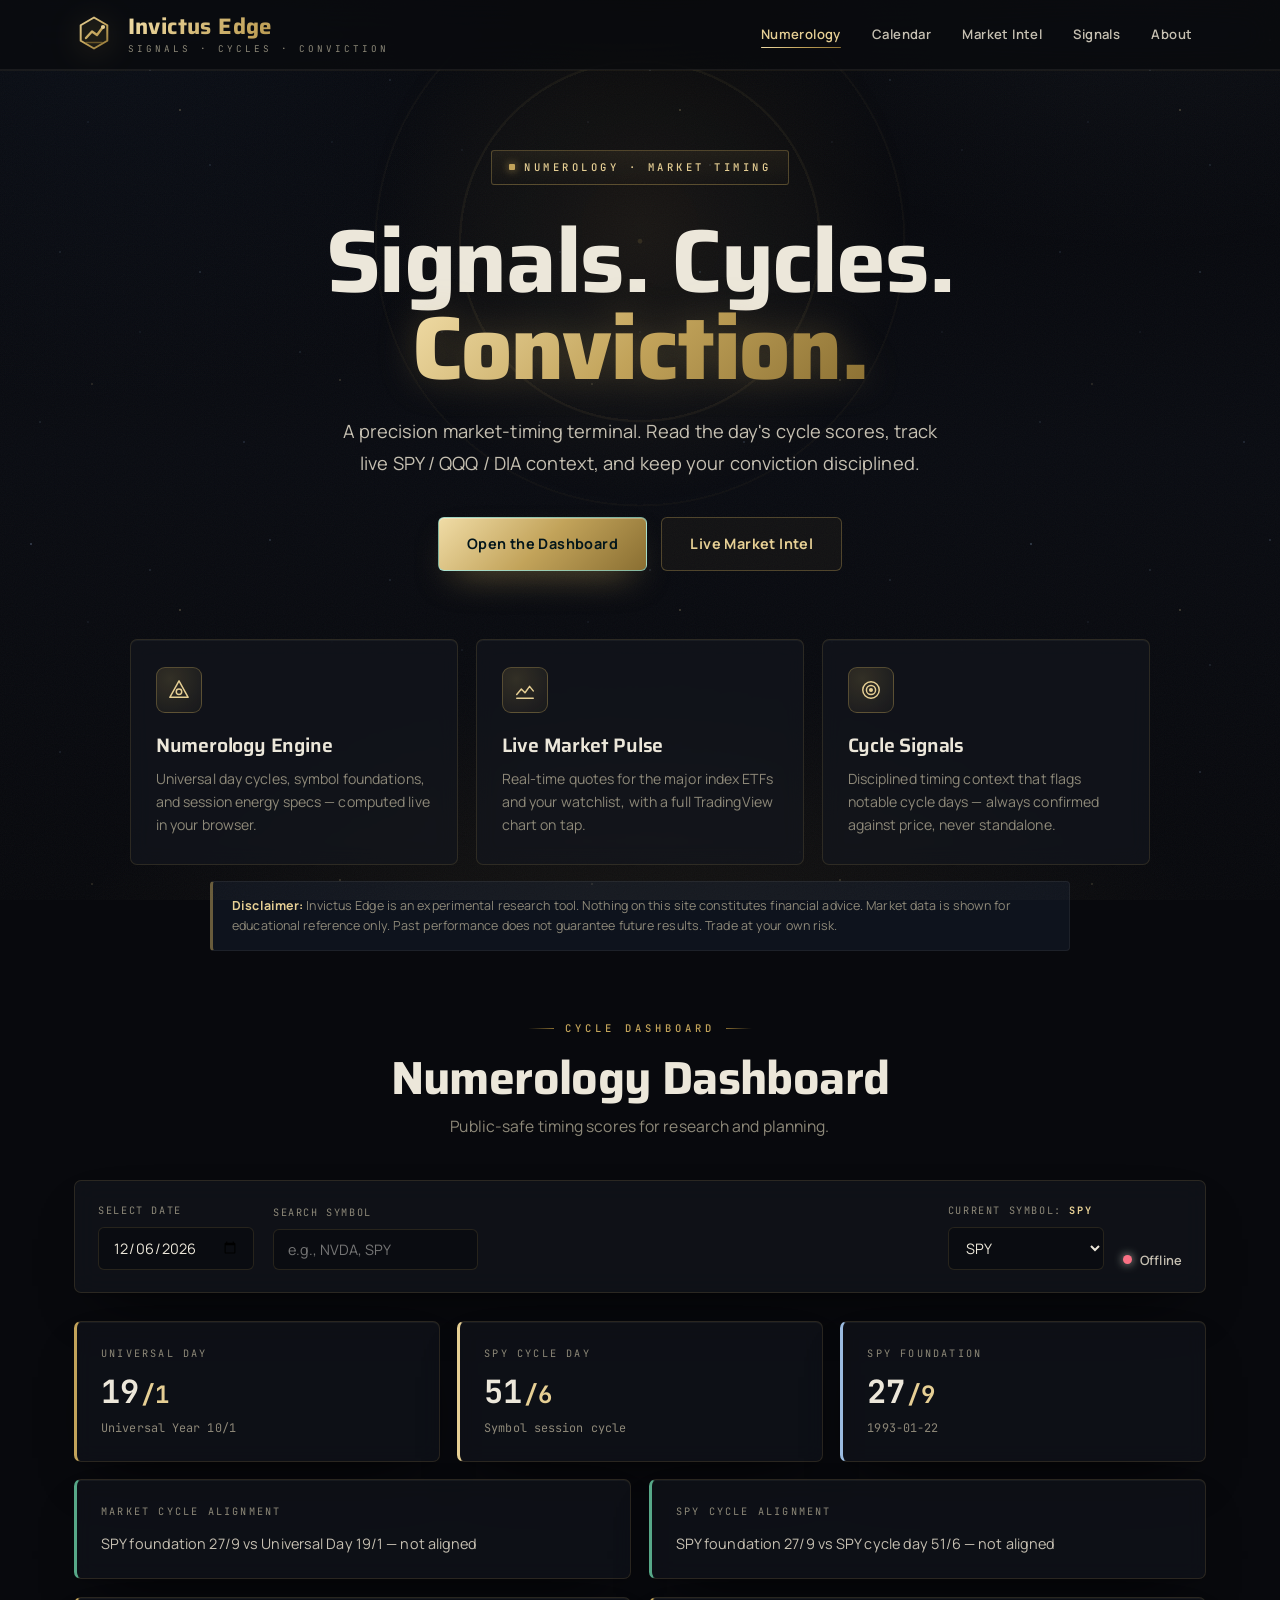
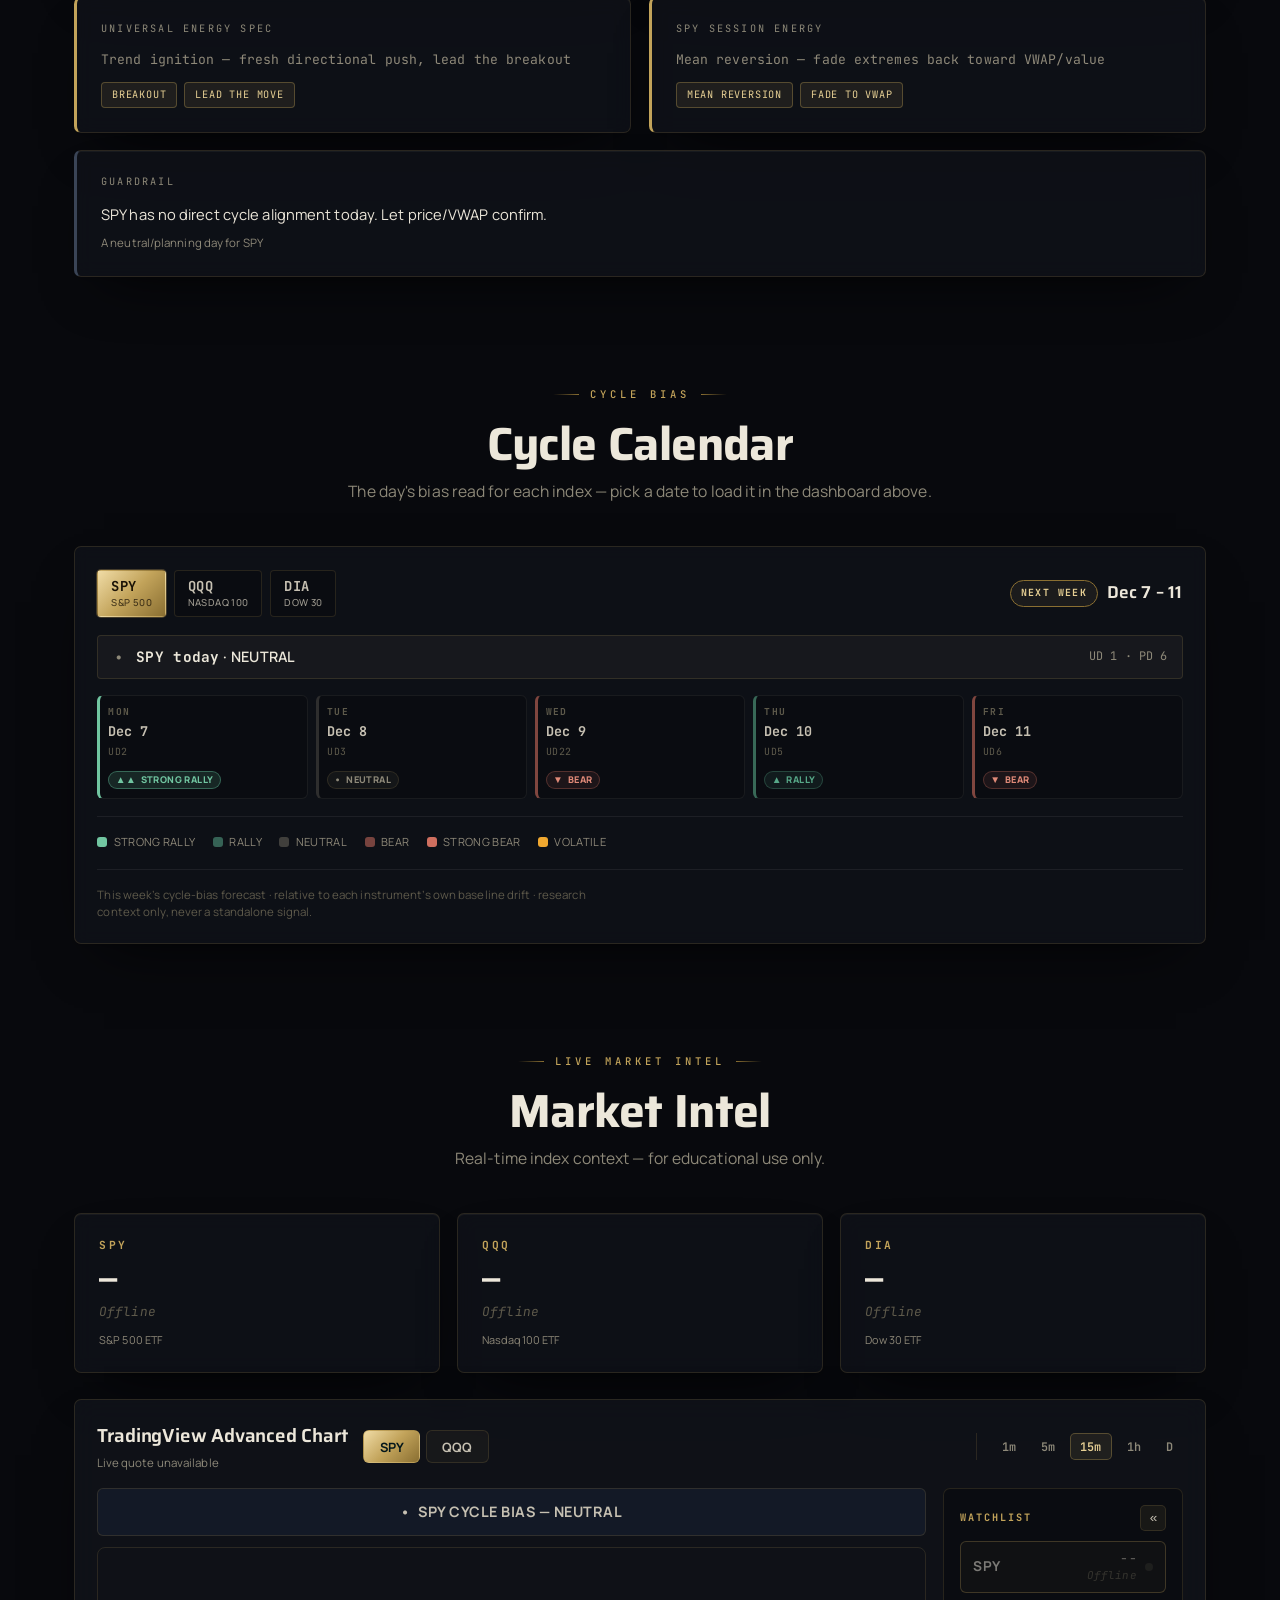
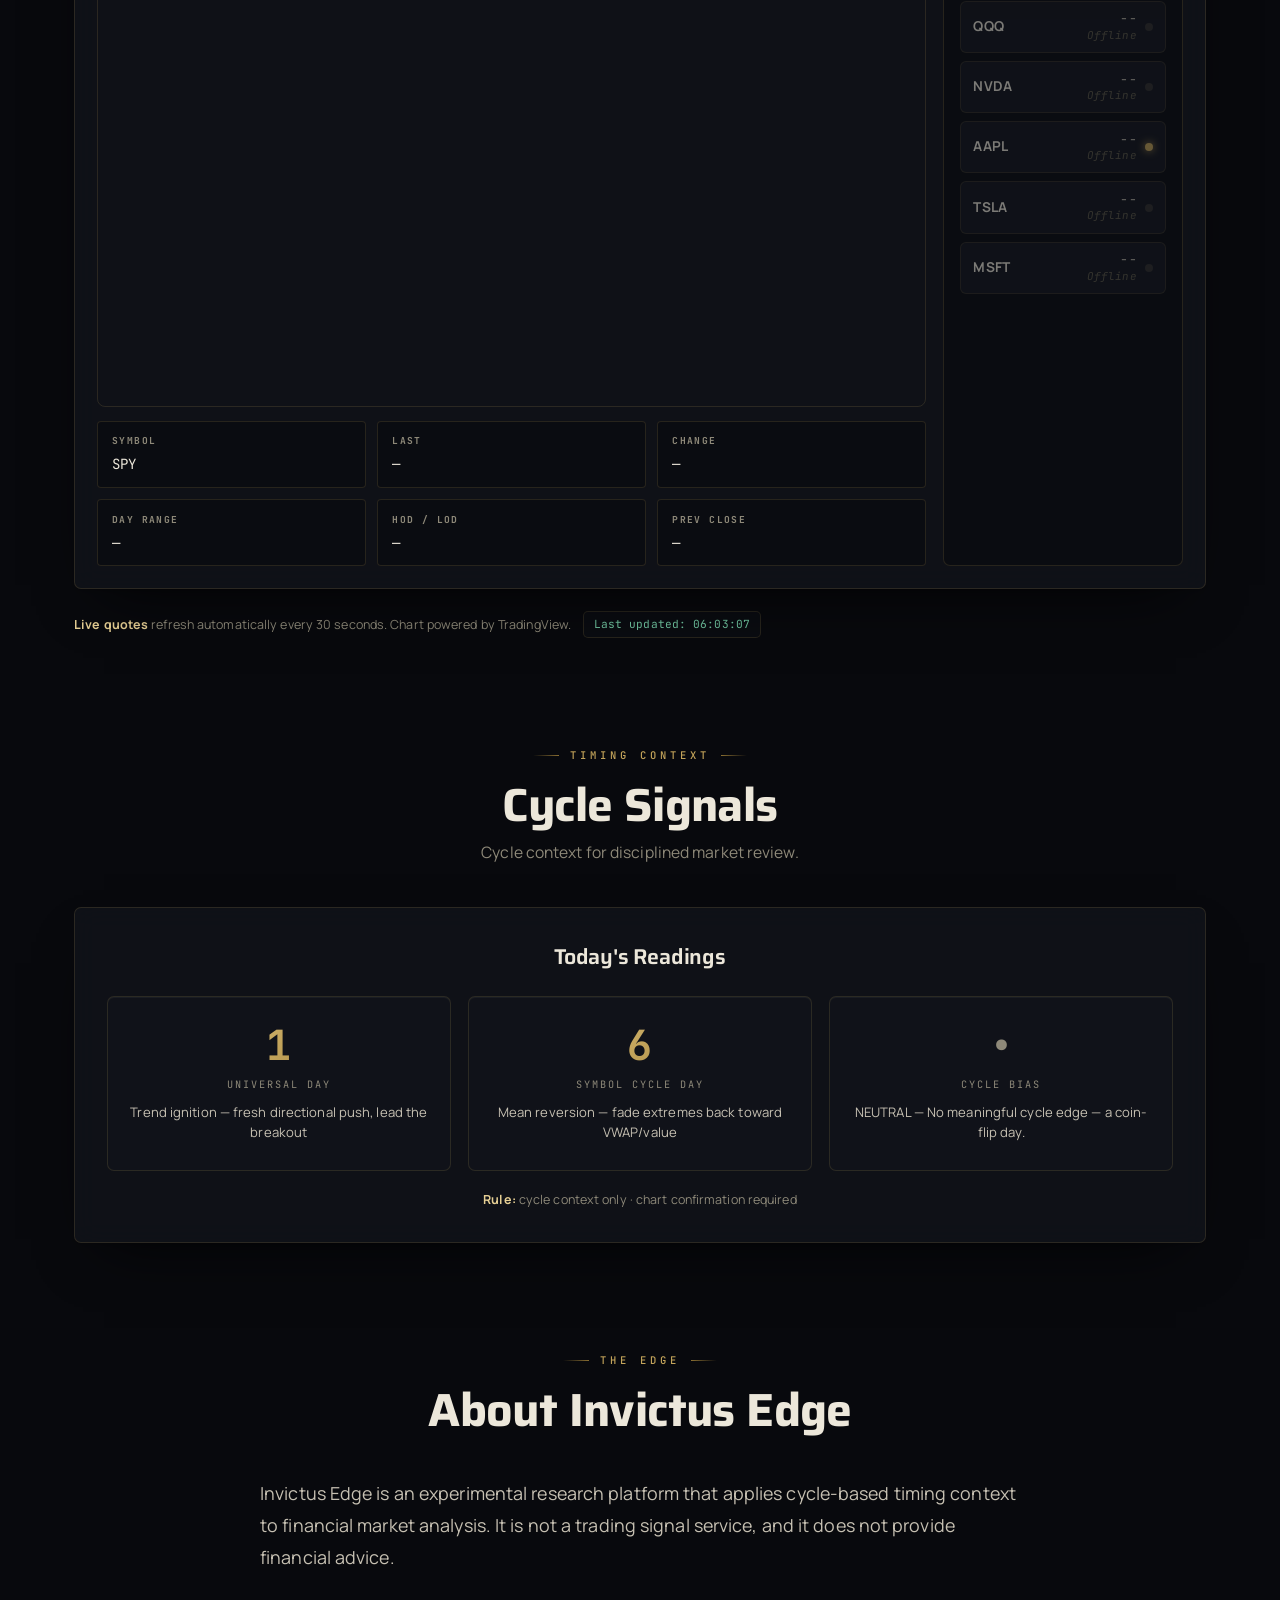
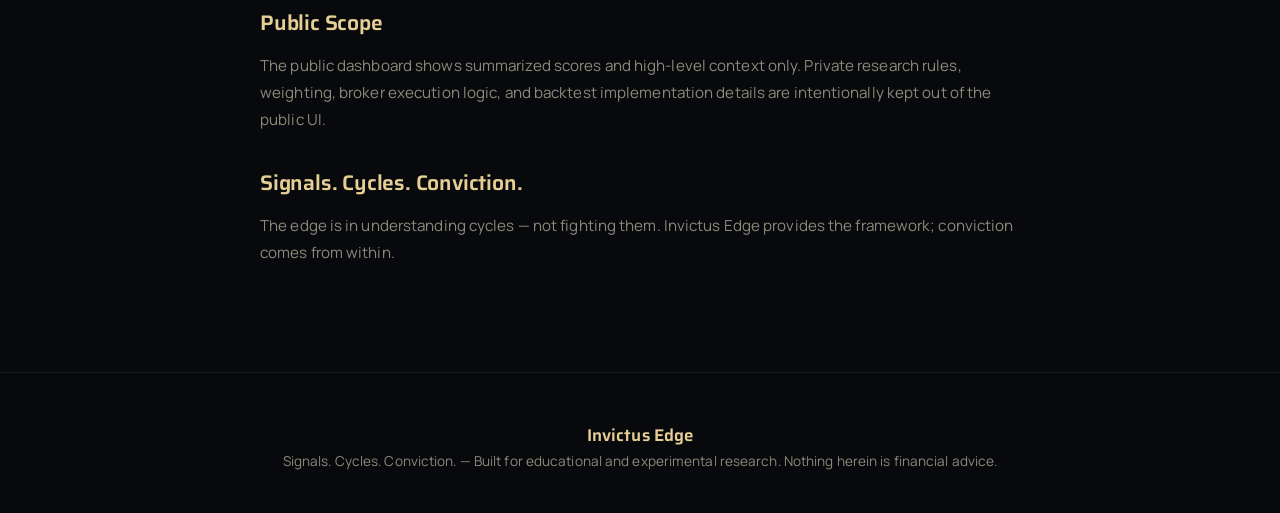
==== commit 7b0173f4: "feat: translate Energy Spec cards into market reads Rewrite getEnergySpec so each cycle number rende" ====
--- a/index.html
+++ b/index.html
@@ -9,7 +9,7 @@
   <link rel="preconnect" href="https://fonts.googleapis.com">
   <link rel="preconnect" href="https://fonts.gstatic.com" crossorigin>
   <link href="https://fonts.googleapis.com/css2?family=Saira:wght@400;500;600;700;800&family=Manrope:wght@400;500;600;700;800&family=JetBrains+Mono:wght@400;500;700&display=swap" rel="stylesheet">
-  <link rel="stylesheet" href="css/styles.css?v=20260603-gold2">
+  <link rel="stylesheet" href="css/styles.css?v=20260603-gold3">
 </head>
 <body>
   <header>
@@ -267,8 +267,8 @@
     </div>
   </footer>
 
-  <script src="js/numerology.js?v=20260603-gold2"></script>
-  <script src="js/calendar.js?v=20260603-gold2"></script>
-  <script src="js/app.js?v=20260603-gold2"></script>
+  <script src="js/numerology.js?v=20260603-gold3"></script>
+  <script src="js/calendar.js?v=20260603-gold3"></script>
+  <script src="js/app.js?v=20260603-gold3"></script>
 </body>
 </html>
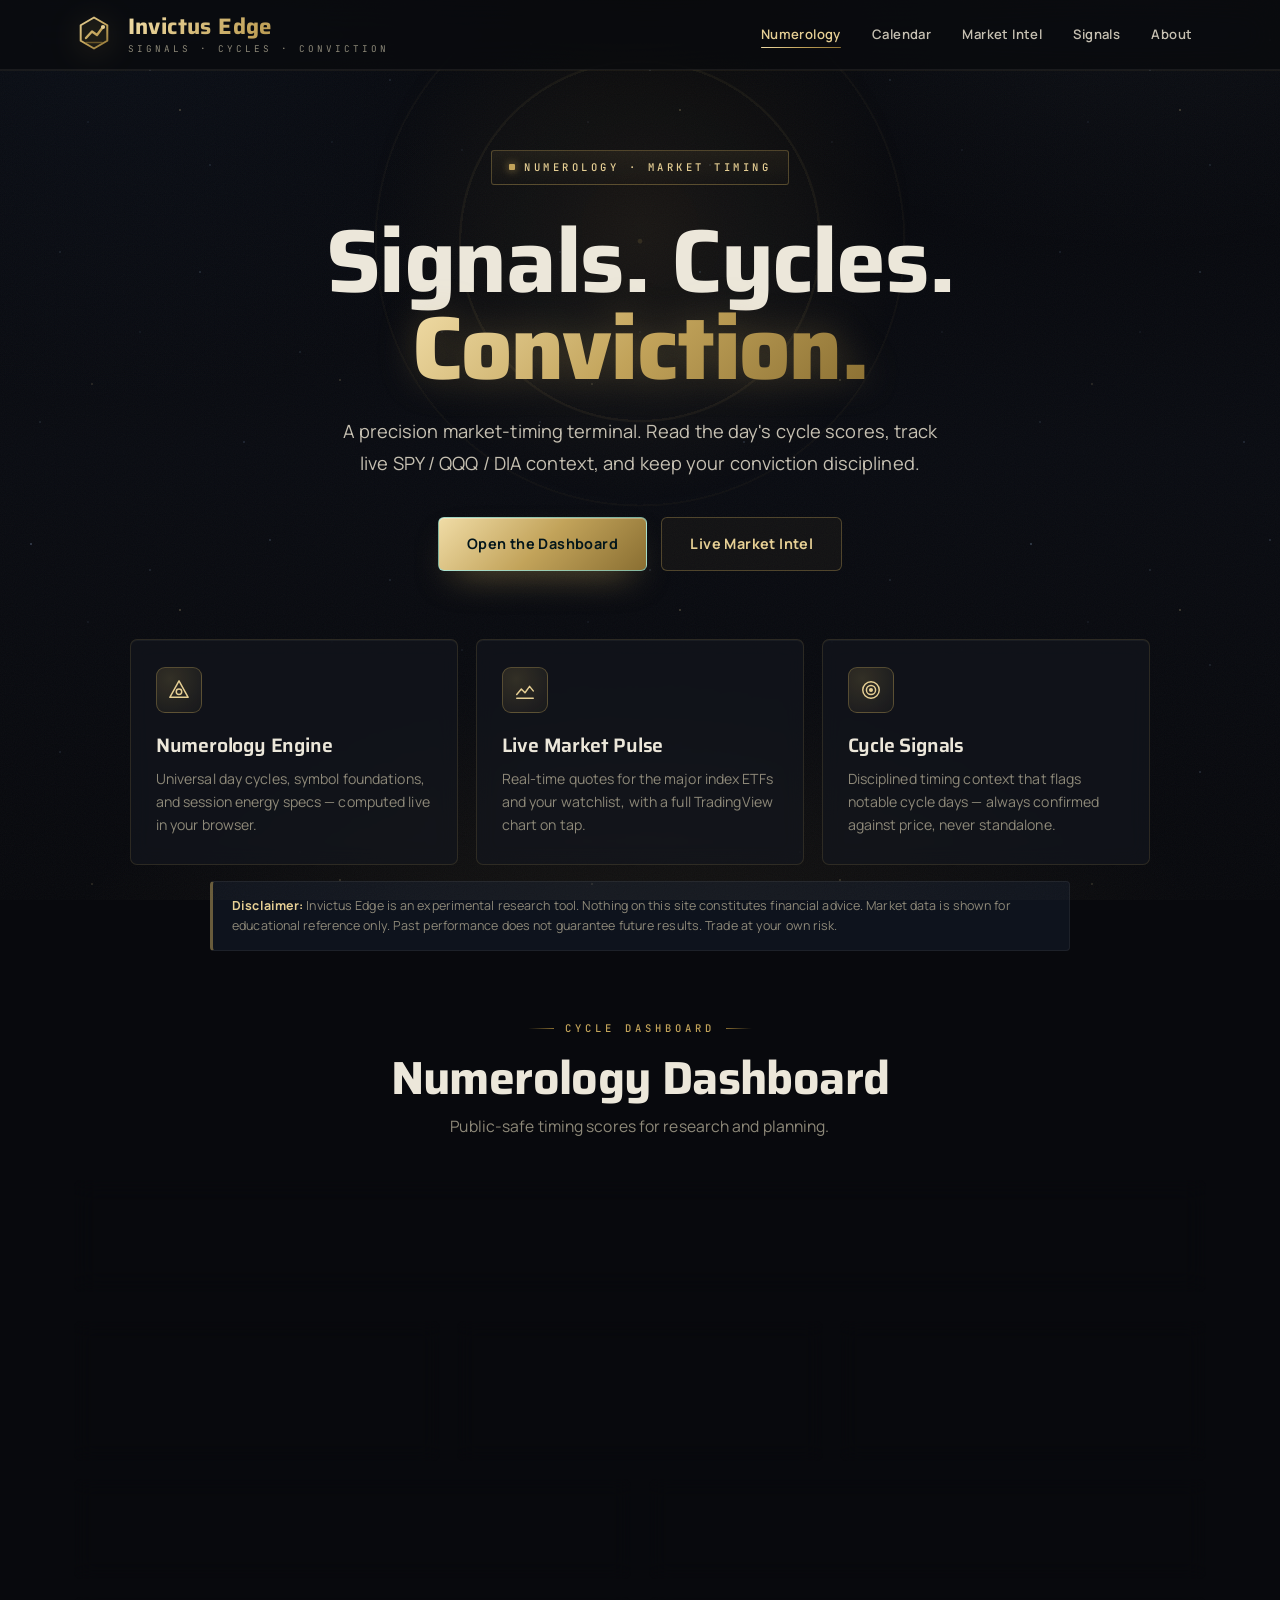
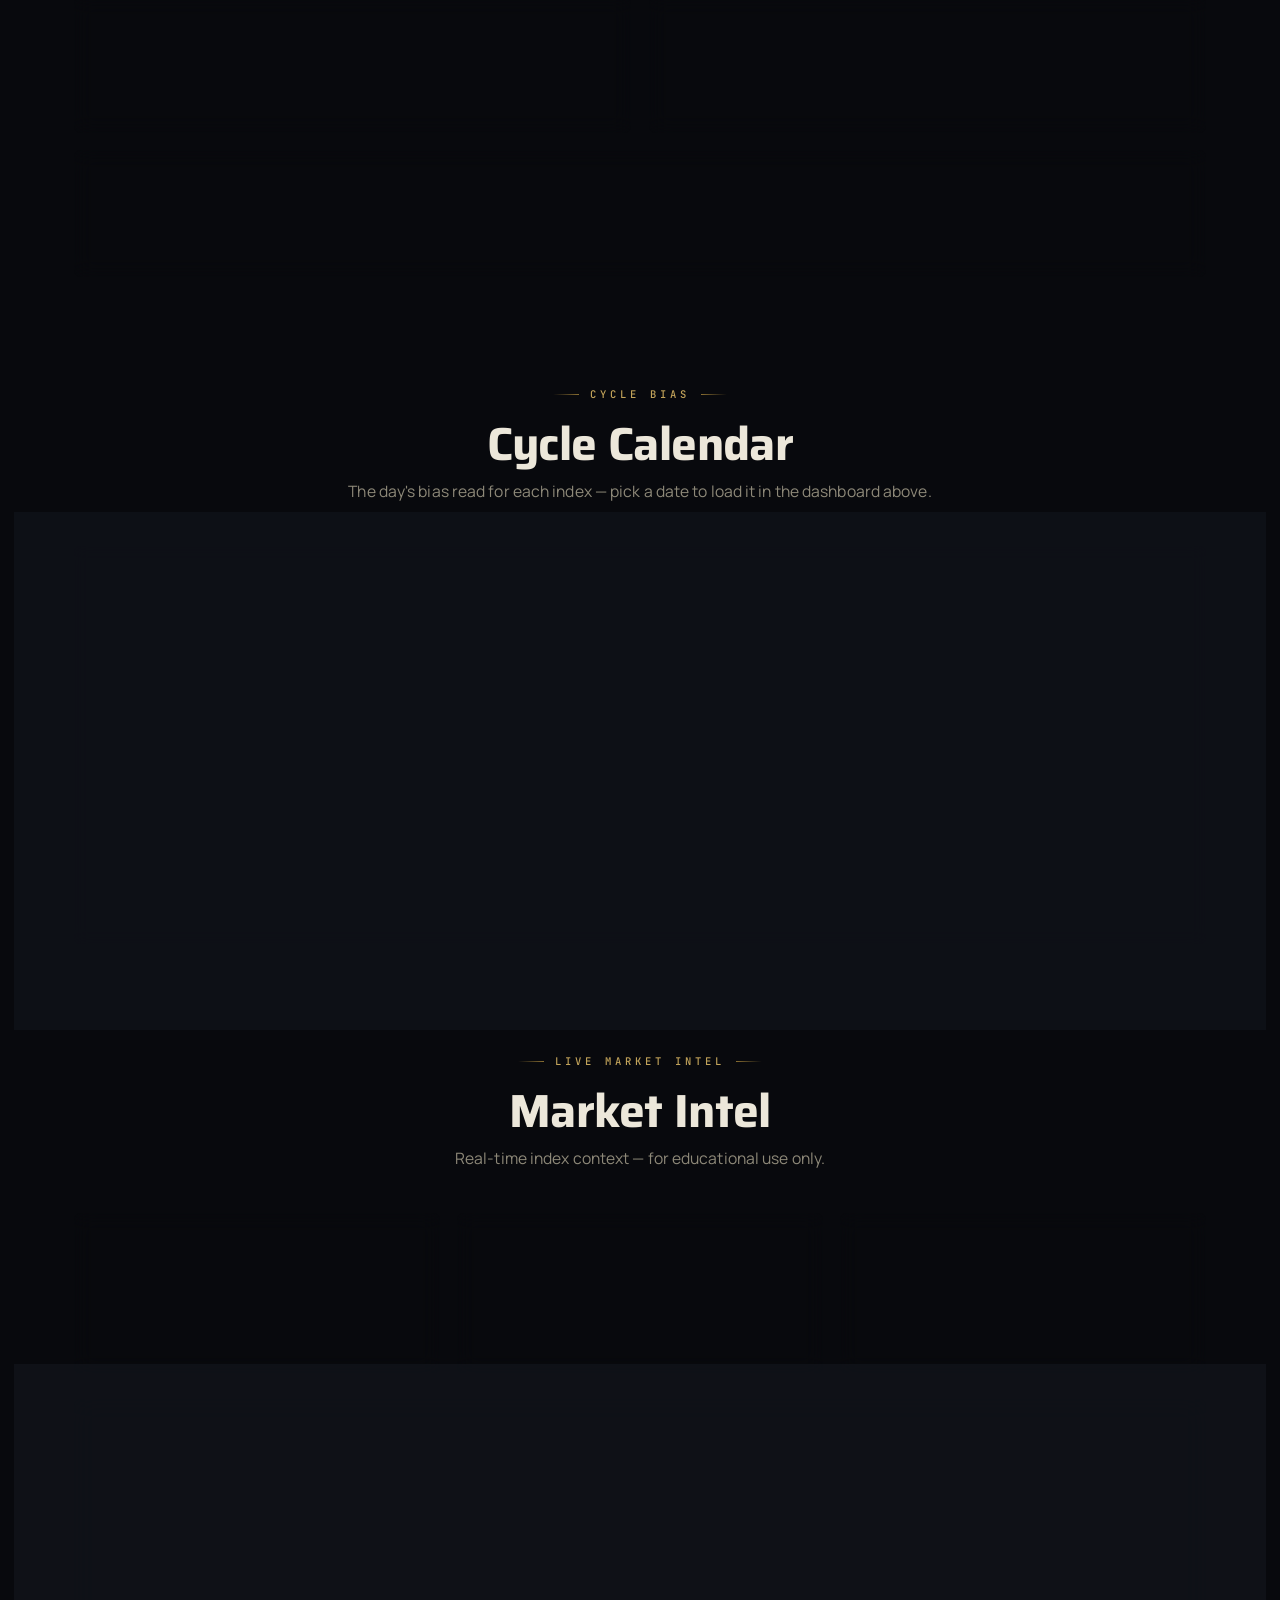
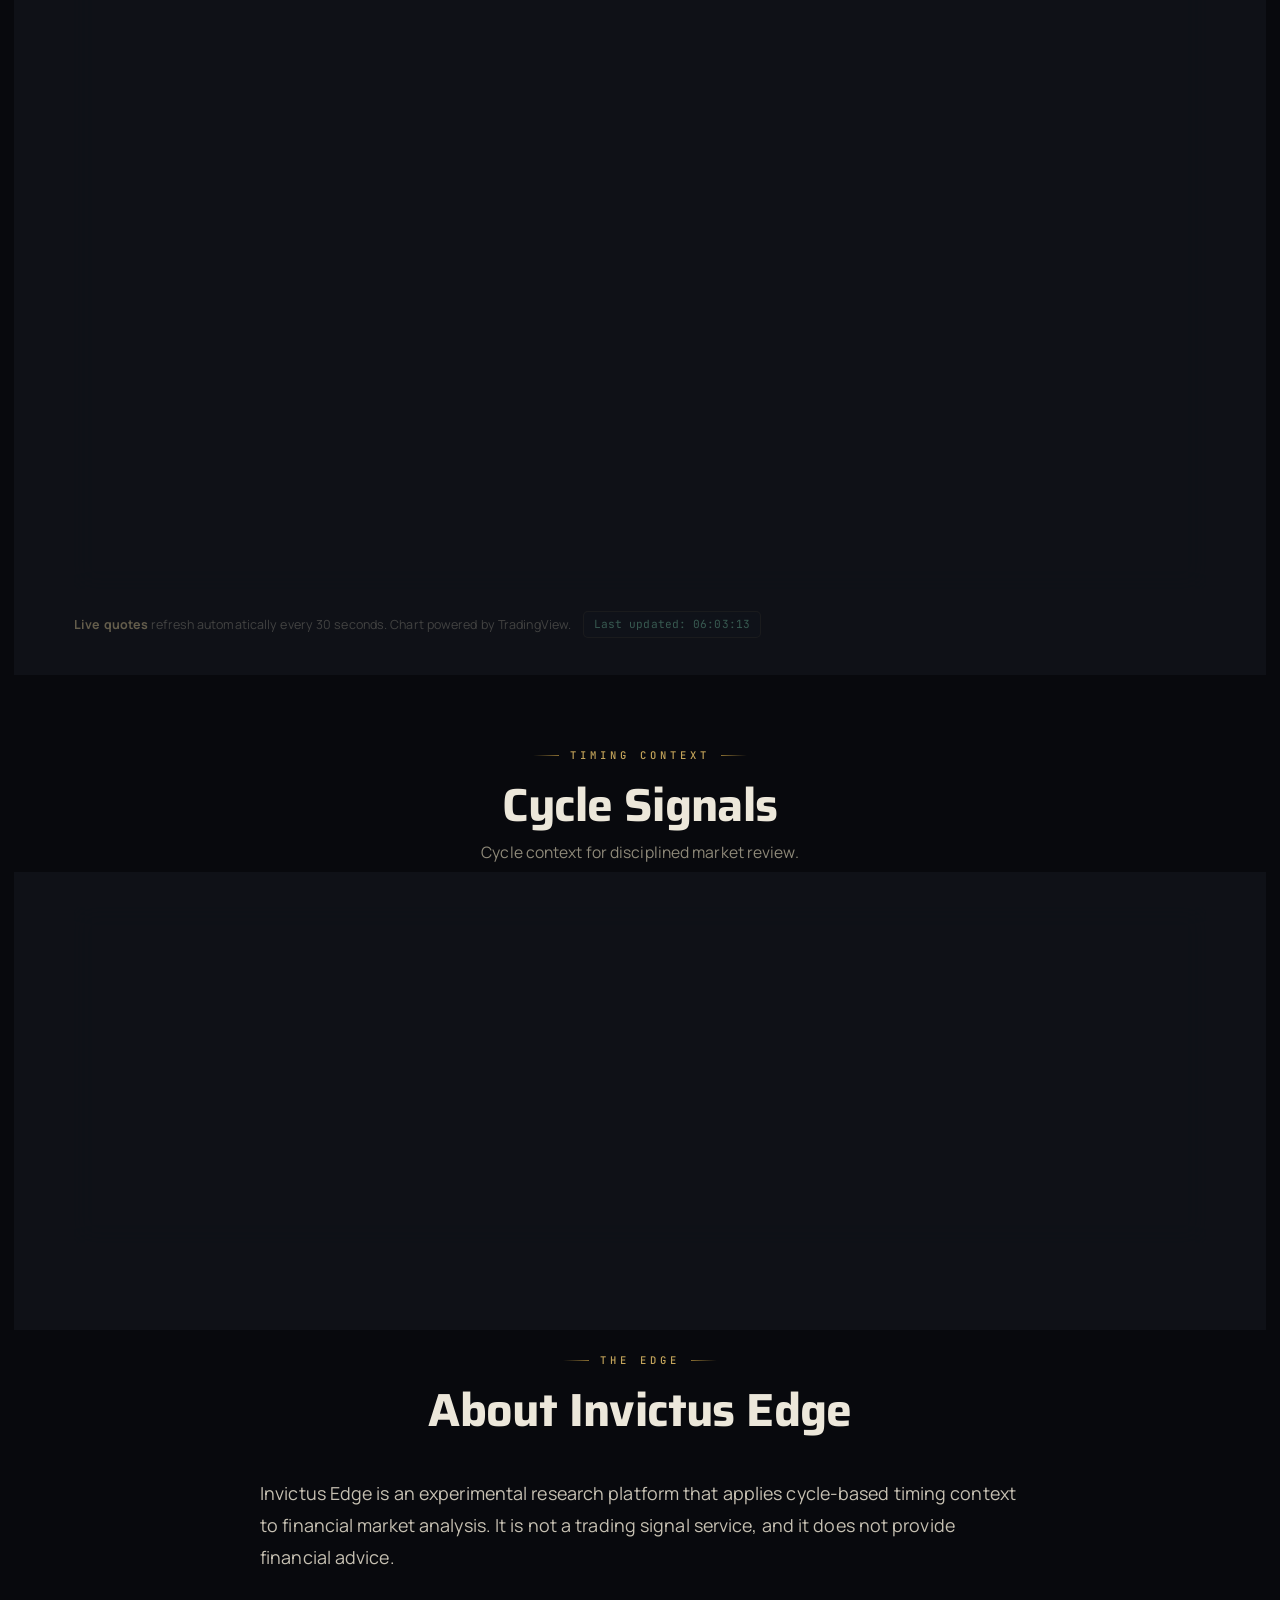
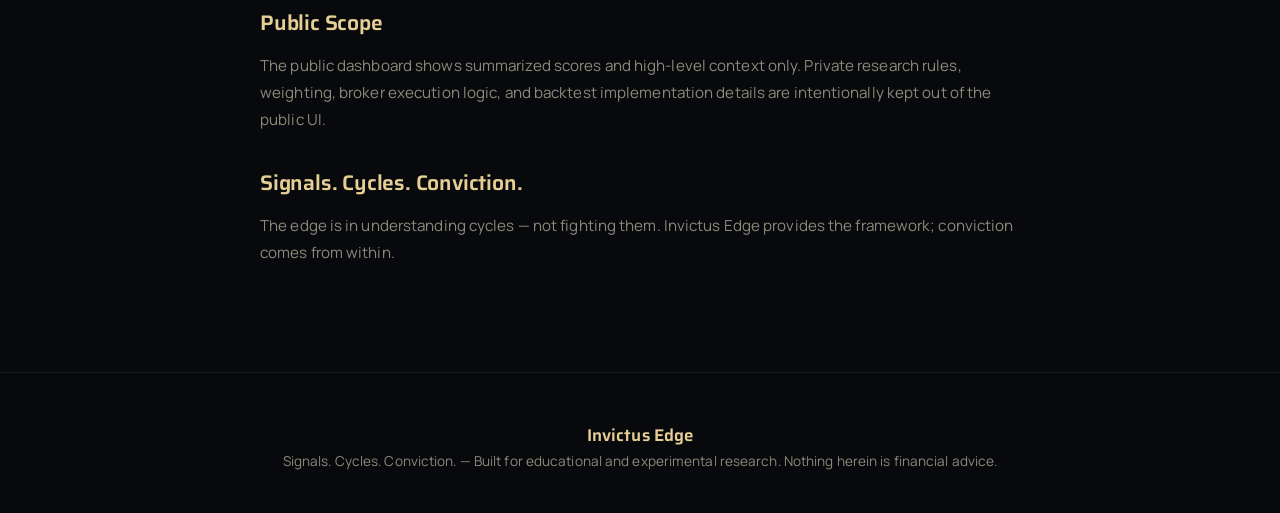
==== commit fb8d1d8a: "feat: IPO-listing basis for all symbols + live Cycle Bias for every ticker - Flip curated symbol dat" ====
--- a/index.html
+++ b/index.html
@@ -9,7 +9,7 @@
   <link rel="preconnect" href="https://fonts.googleapis.com">
   <link rel="preconnect" href="https://fonts.gstatic.com" crossorigin>
   <link href="https://fonts.googleapis.com/css2?family=Saira:wght@400;500;600;700;800&family=Manrope:wght@400;500;600;700;800&family=JetBrains+Mono:wght@400;500;700&display=swap" rel="stylesheet">
-  <link rel="stylesheet" href="css/styles.css?v=20260603-gold3">
+  <link rel="stylesheet" href="css/styles.css?v=20260603-gold4">
 </head>
 <body>
   <header>
@@ -267,8 +267,8 @@
     </div>
   </footer>
 
-  <script src="js/numerology.js?v=20260603-gold3"></script>
-  <script src="js/calendar.js?v=20260603-gold3"></script>
-  <script src="js/app.js?v=20260603-gold3"></script>
+  <script src="js/numerology.js?v=20260603-gold4"></script>
+  <script src="js/calendar.js?v=20260603-gold4"></script>
+  <script src="js/app.js?v=20260603-gold4"></script>
 </body>
 </html>
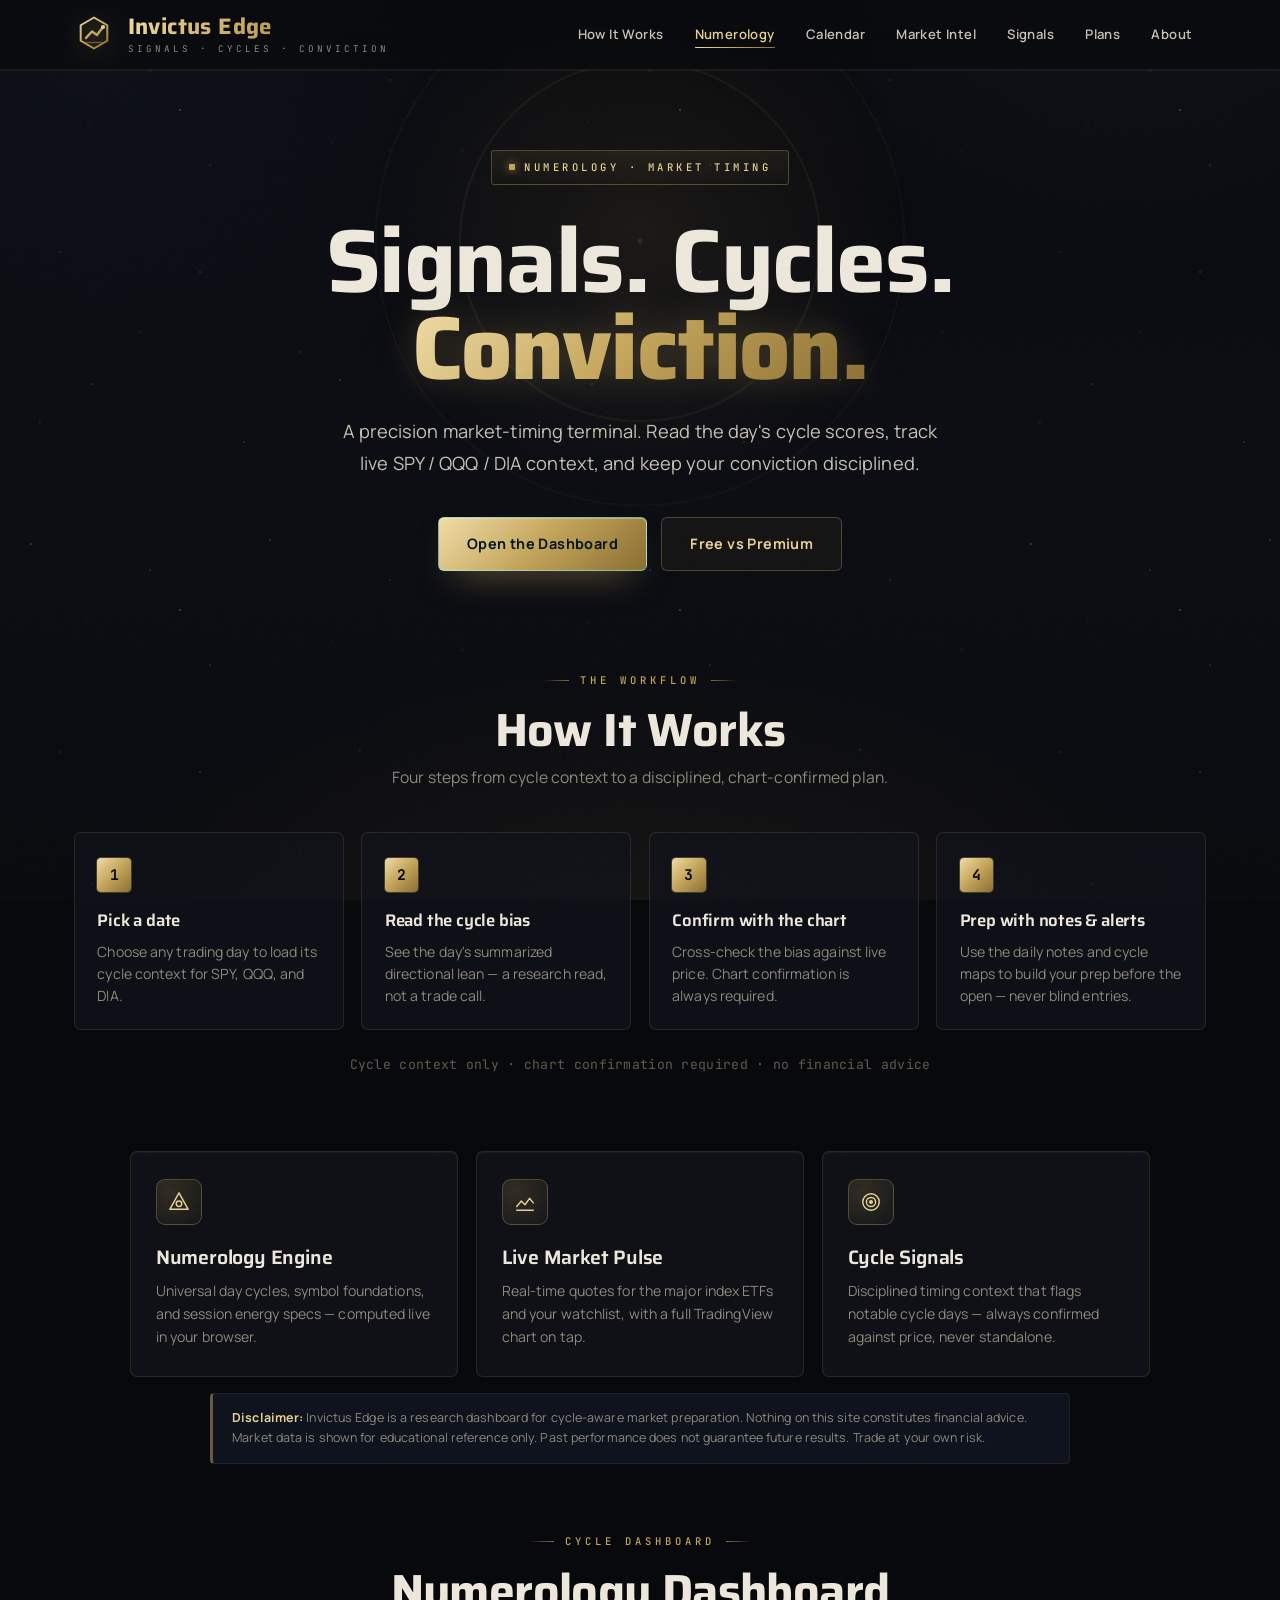
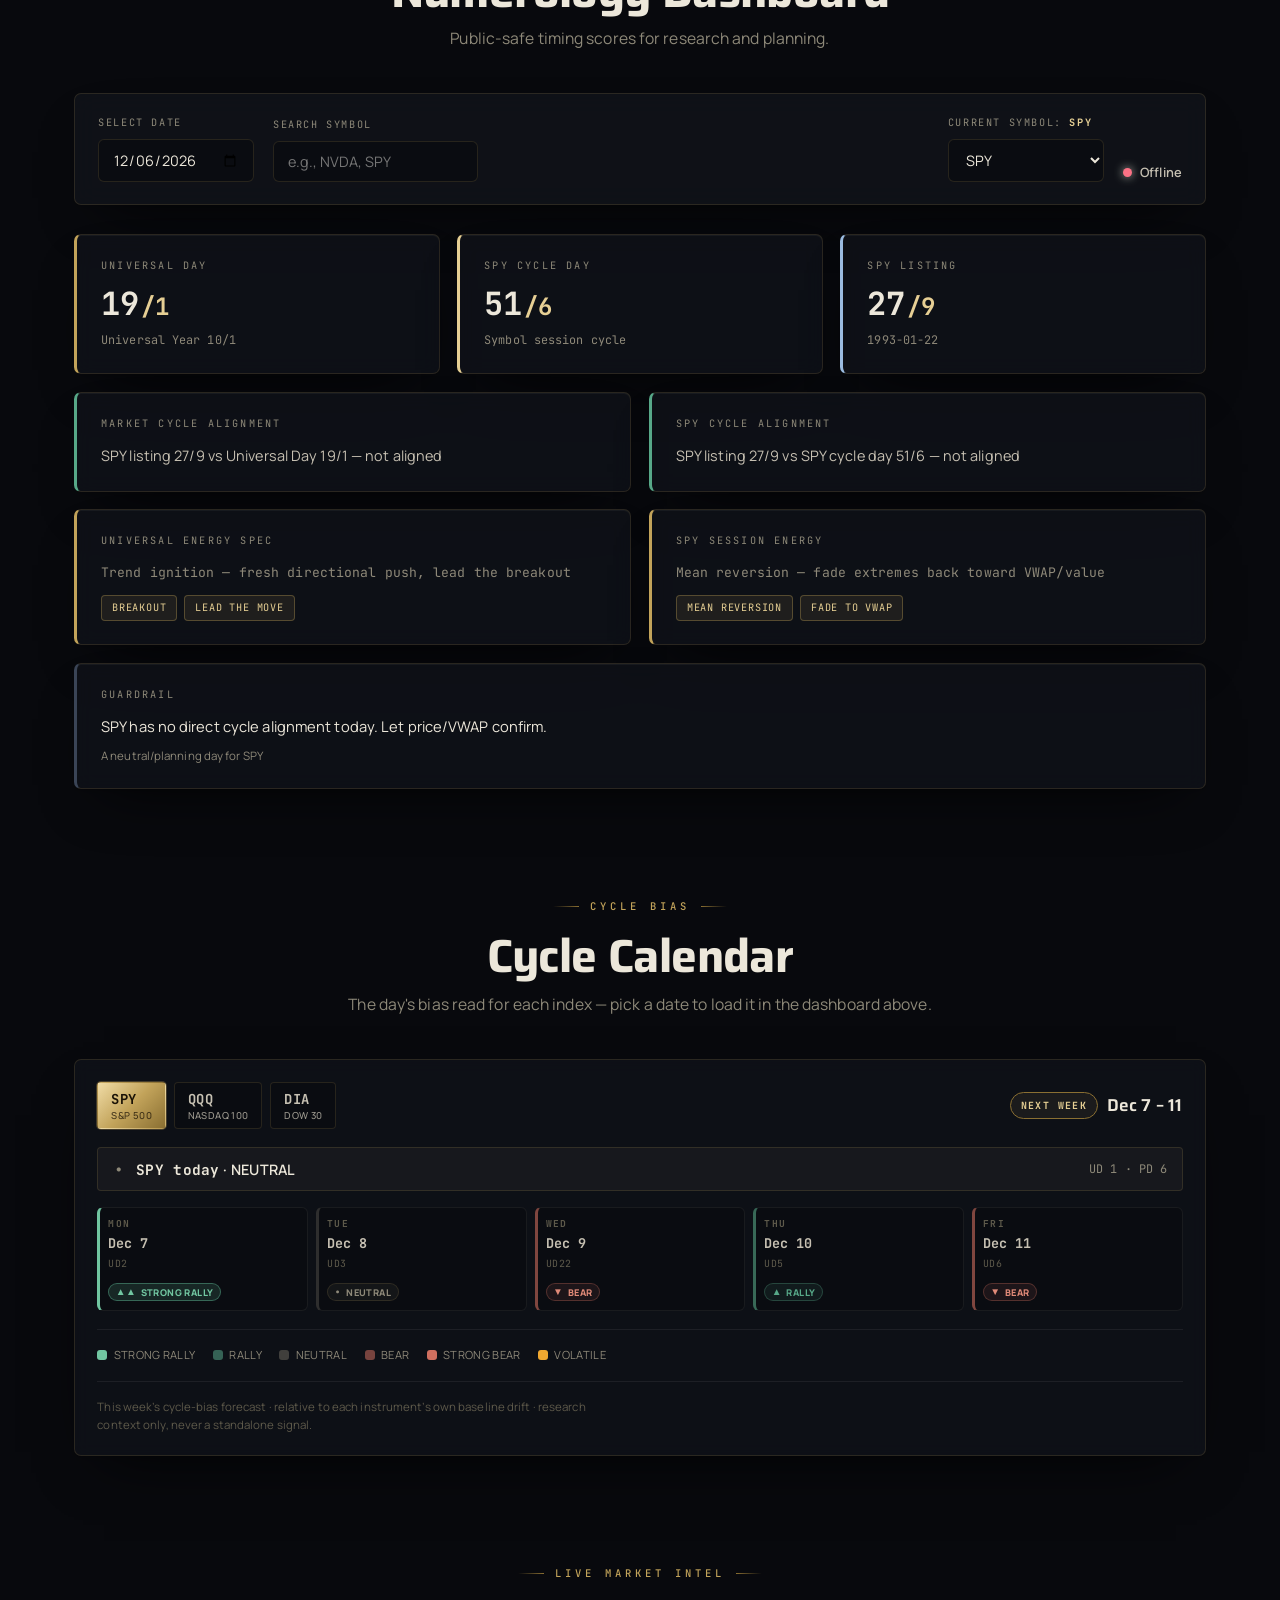
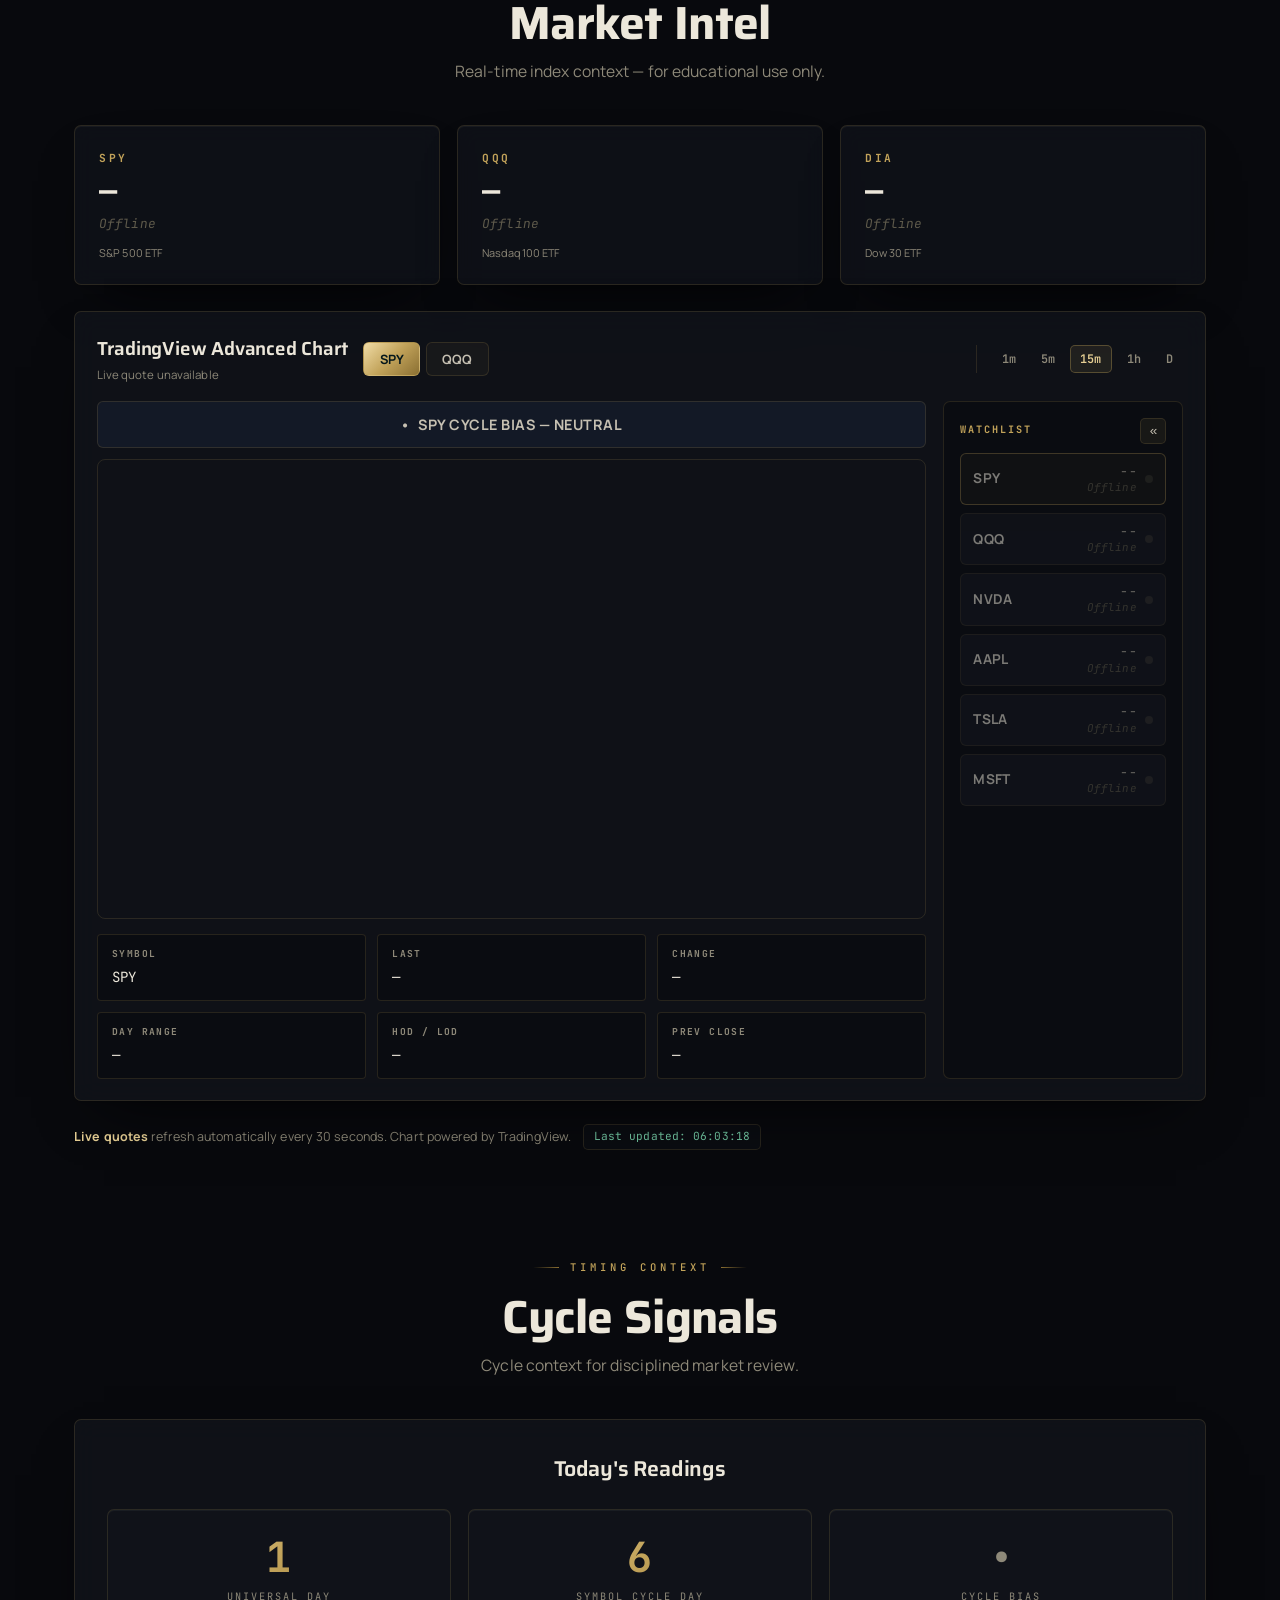
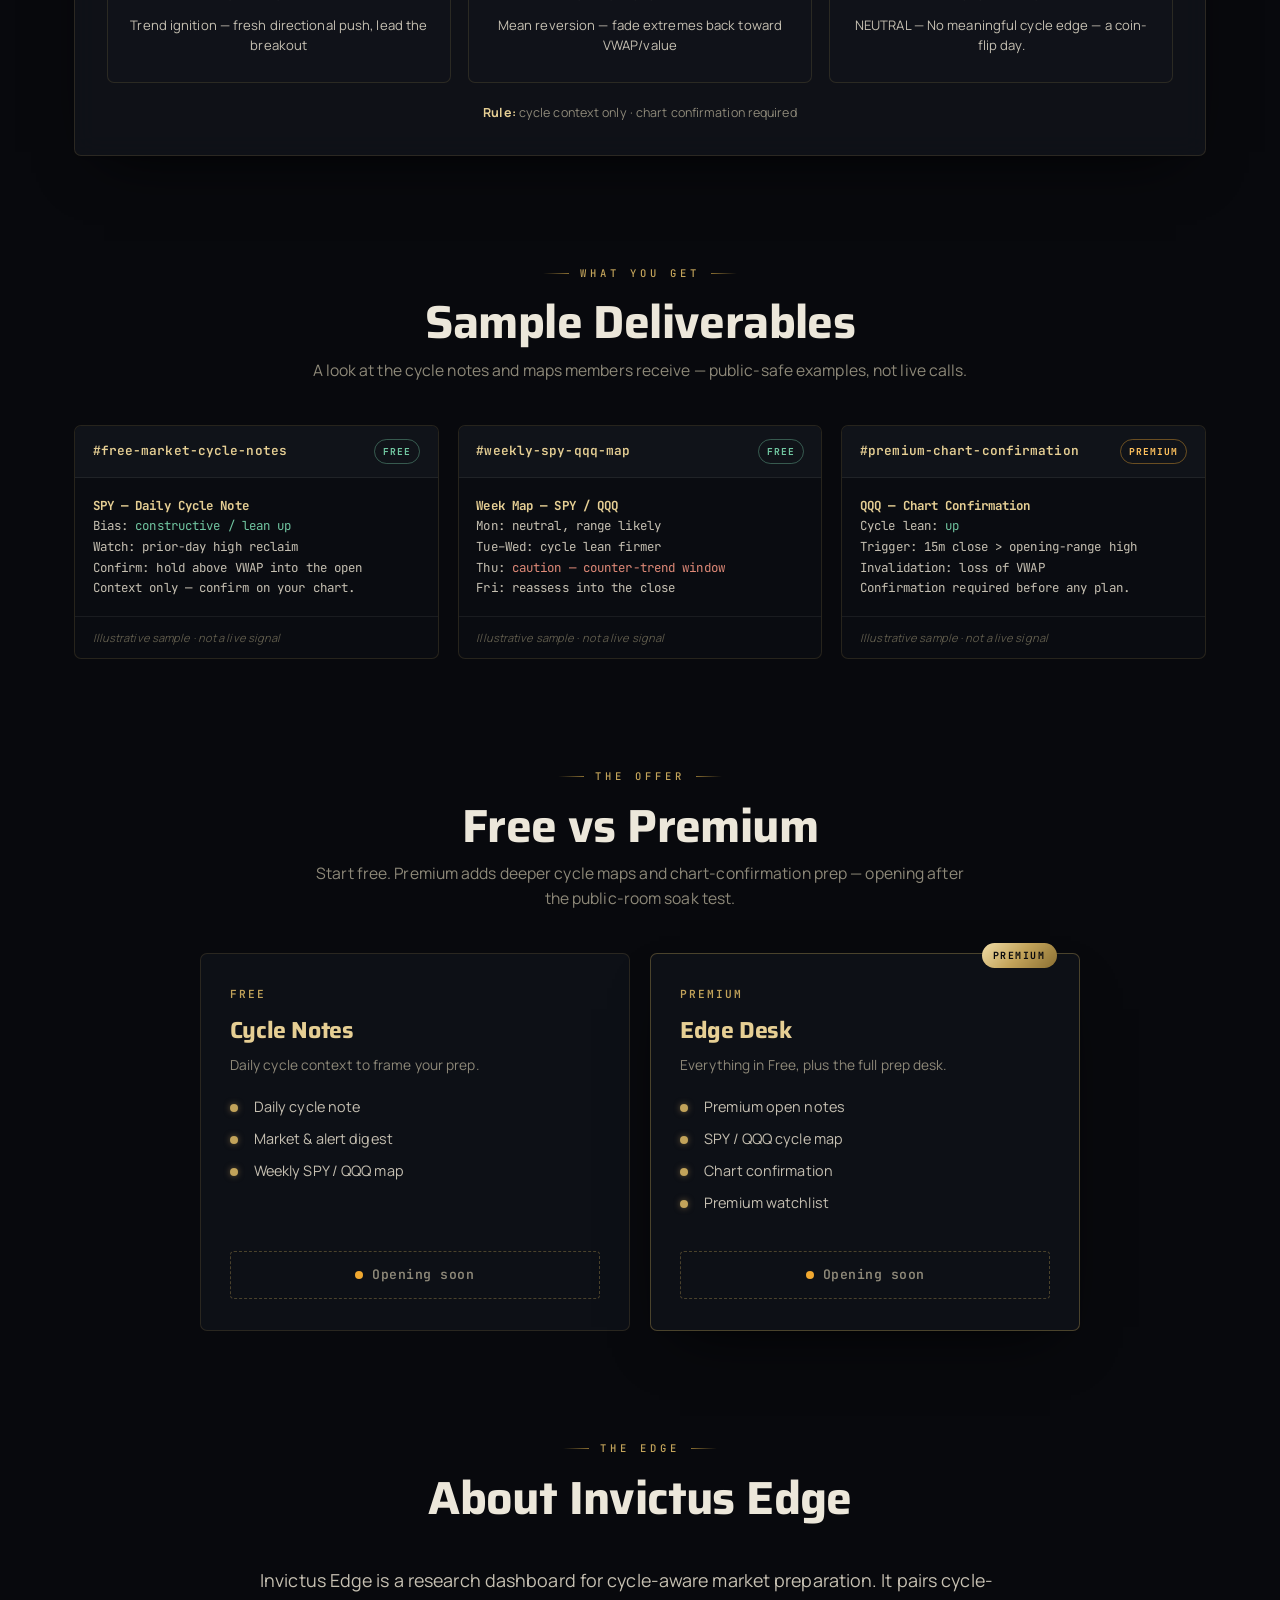
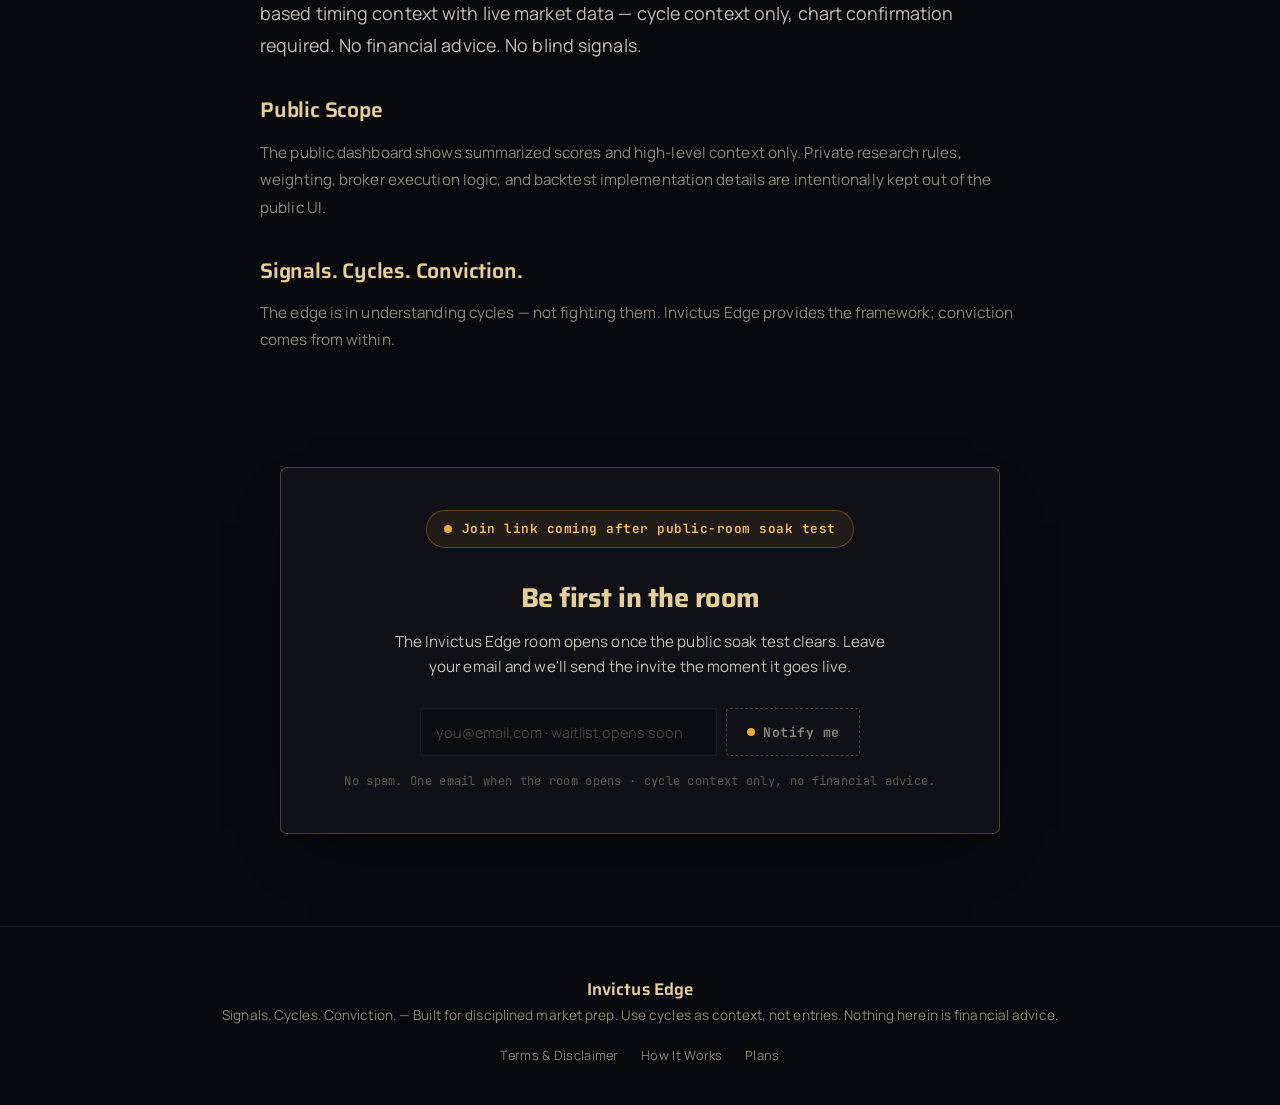
==== commit 535b83fc: "feat: pre-launch conversion funnel + Terms page Add a conversion layer to the Invictus Edge site (no" ====
--- a/index.html
+++ b/index.html
@@ -9,7 +9,7 @@
   <link rel="preconnect" href="https://fonts.googleapis.com">
   <link rel="preconnect" href="https://fonts.gstatic.com" crossorigin>
   <link href="https://fonts.googleapis.com/css2?family=Saira:wght@400;500;600;700;800&family=Manrope:wght@400;500;600;700;800&family=JetBrains+Mono:wght@400;500;700&display=swap" rel="stylesheet">
-  <link rel="stylesheet" href="css/styles.css?v=20260603-gold4">
+  <link rel="stylesheet" href="css/styles.css?v=20260603-funnel1">
 </head>
 <body>
   <header>
@@ -22,10 +22,12 @@
         </div>
       </div>
       <nav>
+        <a href="#how">How It Works</a>
         <a href="#calculator" class="active">Numerology</a>
         <a href="#calendar">Calendar</a>
         <a href="#market">Market Intel</a>
         <a href="#signals">Signals</a>
+        <a href="#plans">Plans</a>
         <a href="#about">About</a>
       </nav>
     </div>
@@ -37,7 +39,40 @@
     <p>A precision market-timing terminal. Read the day's cycle scores, track live SPY / QQQ / DIA context, and keep your conviction disciplined.</p>
     <div class="hero-cta">
       <a href="#calculator" class="btn btn-gold">Open the Dashboard</a>
-      <a href="#market" class="btn btn-ghost">Live Market Intel</a>
+      <a href="#plans" class="btn btn-ghost">Free vs Premium</a>
+    </div>
+  </section>
+
+  <section id="how">
+    <div class="container">
+      <div class="section-header">
+        <div class="eyebrow">The Workflow</div>
+        <h2>How It Works</h2>
+        <p>Four steps from cycle context to a disciplined, chart-confirmed plan.</p>
+      </div>
+      <div class="steps-grid">
+        <div class="step reveal">
+          <div class="step-num">1</div>
+          <h3>Pick a date</h3>
+          <p>Choose any trading day to load its cycle context for SPY, QQQ, and DIA.</p>
+        </div>
+        <div class="step reveal">
+          <div class="step-num">2</div>
+          <h3>Read the cycle bias</h3>
+          <p>See the day's summarized directional lean &mdash; a research read, not a trade call.</p>
+        </div>
+        <div class="step reveal">
+          <div class="step-num">3</div>
+          <h3>Confirm with the chart</h3>
+          <p>Cross-check the bias against live price. Chart confirmation is always required.</p>
+        </div>
+        <div class="step reveal">
+          <div class="step-num">4</div>
+          <h3>Prep with notes &amp; alerts</h3>
+          <p>Use the daily notes and cycle maps to build your prep before the open &mdash; never blind entries.</p>
+        </div>
+      </div>
+      <div class="steps-note">Cycle context only &middot; chart confirmation required &middot; no financial advice</div>
     </div>
   </section>
 
@@ -71,7 +106,7 @@
 
   <div class="container">
     <div class="disclaimer">
-      <strong>Disclaimer:</strong> Invictus Edge is an experimental research tool. Nothing on this site constitutes financial advice. Market data is shown for educational reference only. Past performance does not guarantee future results. Trade at your own risk.
+      <strong>Disclaimer:</strong> Invictus Edge is a research dashboard for cycle-aware market preparation. Nothing on this site constitutes financial advice. Market data is shown for educational reference only. Past performance does not guarantee future results. Trade at your own risk.
     </div>
   </div>
 
@@ -244,6 +279,90 @@
     </div>
   </section>
 
+  <section id="samples">
+    <div class="container">
+      <div class="section-header">
+        <div class="eyebrow">What You Get</div>
+        <h2>Sample Deliverables</h2>
+        <p>A look at the cycle notes and maps members receive &mdash; public-safe examples, not live calls.</p>
+      </div>
+      <div class="samples-grid">
+        <div class="sample-card">
+          <div class="sample-head">
+            <span class="sample-chan">#free-market-cycle-notes</span>
+            <span class="sample-tag free">Free</span>
+          </div>
+          <div class="sample-body"><span class="b">SPY &mdash; Daily Cycle Note</span>
+Bias: <span class="up">constructive / lean up</span>
+Watch: prior-day high reclaim
+Confirm: hold above VWAP into the open
+Context only &mdash; confirm on your chart.</div>
+          <div class="sample-foot">Illustrative sample &middot; not a live signal</div>
+        </div>
+        <div class="sample-card">
+          <div class="sample-head">
+            <span class="sample-chan">#weekly-spy-qqq-map</span>
+            <span class="sample-tag free">Free</span>
+          </div>
+          <div class="sample-body"><span class="b">Week Map &mdash; SPY / QQQ</span>
+Mon: neutral, range likely
+Tue&ndash;Wed: cycle lean firmer
+Thu: <span class="dn">caution &mdash; counter-trend window</span>
+Fri: reassess into the close</div>
+          <div class="sample-foot">Illustrative sample &middot; not a live signal</div>
+        </div>
+        <div class="sample-card">
+          <div class="sample-head">
+            <span class="sample-chan">#premium-chart-confirmation</span>
+            <span class="sample-tag premium">Premium</span>
+          </div>
+          <div class="sample-body"><span class="b">QQQ &mdash; Chart Confirmation</span>
+Cycle lean: <span class="up">up</span>
+Trigger: 15m close &gt; opening-range high
+Invalidation: loss of VWAP
+Confirmation required before any plan.</div>
+          <div class="sample-foot">Illustrative sample &middot; not a live signal</div>
+        </div>
+      </div>
+    </div>
+  </section>
+
+  <section id="plans">
+    <div class="container">
+      <div class="section-header">
+        <div class="eyebrow">The Offer</div>
+        <h2>Free vs Premium</h2>
+        <p>Start free. Premium adds deeper cycle maps and chart-confirmation prep &mdash; opening after the public-room soak test.</p>
+      </div>
+      <div class="plans-grid">
+        <div class="plan-card">
+          <div class="plan-tier">Free</div>
+          <div class="plan-name">Cycle Notes</div>
+          <div class="plan-sub">Daily cycle context to frame your prep.</div>
+          <ul class="plan-list">
+            <li>Daily cycle note</li>
+            <li>Market &amp; alert digest</li>
+            <li>Weekly SPY / QQQ map</li>
+          </ul>
+          <span class="btn-soon">Opening soon</span>
+        </div>
+        <div class="plan-card featured">
+          <div class="plan-flag">Premium</div>
+          <div class="plan-tier">Premium</div>
+          <div class="plan-name">Edge Desk</div>
+          <div class="plan-sub">Everything in Free, plus the full prep desk.</div>
+          <ul class="plan-list">
+            <li>Premium open notes</li>
+            <li>SPY / QQQ cycle map</li>
+            <li>Chart confirmation</li>
+            <li>Premium watchlist</li>
+          </ul>
+          <span class="btn-soon">Opening soon</span>
+        </div>
+      </div>
+    </div>
+  </section>
+
   <section id="about">
     <div class="container">
       <div class="section-header">
@@ -251,7 +370,7 @@
         <h2>About Invictus Edge</h2>
       </div>
       <div class="about-content">
-        <p>Invictus Edge is an experimental research platform that applies cycle-based timing context to financial market analysis. It is not a trading signal service, and it does not provide financial advice.</p>
+        <p>Invictus Edge is a research dashboard for cycle-aware market preparation. It pairs cycle-based timing context with live market data &mdash; cycle context only, chart confirmation required. No financial advice. No blind signals.</p>
         <h3>Public Scope</h3>
         <p>The public dashboard shows summarized scores and high-level context only. Private research rules, weighting, broker execution logic, and backtest implementation details are intentionally kept out of the public UI.</p>
         <h3>Signals. Cycles. Conviction.</h3>
@@ -260,15 +379,39 @@
     </div>
   </section>
 
+  <section id="join">
+    <div class="container">
+      <div class="final-cta-panel">
+        <div class="join-pending">Join link coming after public-room soak test</div>
+        <h2>Be first in the room</h2>
+        <p>The Invictus Edge room opens once the public soak test clears. Leave your email and we'll send the invite the moment it goes live.</p>
+        <!-- WAITLIST WIRING (later): point this form at a Formspree endpoint
+             (https://formspree.io/f/XXXX) or Buttondown, enable the input, and swap the
+             .btn-soon span for <button type="submit" class="btn btn-gold">Notify me</button>.
+             Do NOT hardcode any personal email address here. -->
+        <form class="waitlist" onsubmit="return false;">
+          <input type="email" placeholder="you@email.com &middot; waitlist opens soon" disabled aria-label="Email waitlist, opens soon">
+          <span class="btn-soon">Notify me</span>
+        </form>
+        <div class="waitlist-note">No spam. One email when the room opens &middot; cycle context only, no financial advice.</div>
+      </div>
+    </div>
+  </section>
+
   <footer>
     <div class="container">
       <p>Invictus Edge</p>
-      <p>Signals. Cycles. Conviction. &mdash; Built for educational and experimental research. Nothing herein is financial advice.</p>
+      <p>Signals. Cycles. Conviction. &mdash; Built for disciplined market prep. Use cycles as context, not entries. Nothing herein is financial advice.</p>
+      <div class="footer-links">
+        <a href="terms.html">Terms &amp; Disclaimer</a>
+        <a href="#how">How It Works</a>
+        <a href="#plans">Plans</a>
+      </div>
     </div>
   </footer>
 
-  <script src="js/numerology.js?v=20260603-gold4"></script>
-  <script src="js/calendar.js?v=20260603-gold4"></script>
-  <script src="js/app.js?v=20260603-gold4"></script>
+  <script src="js/numerology.js?v=20260603-funnel1"></script>
+  <script src="js/calendar.js?v=20260603-funnel1"></script>
+  <script src="js/app.js?v=20260603-funnel1"></script>
 </body>
 </html>
--- a/css/styles.css
+++ b/css/styles.css
@@ -999,6 +999,134 @@
 }
 footer p { font-size: 0.85rem; color: var(--dim); line-height: 1.7; }
 footer p:first-child { font-family: var(--display); font-weight: 600; font-size: 1.06rem; color: var(--brass-light); }
+.footer-links { display: flex; gap: 1.4rem; justify-content: center; flex-wrap: wrap; margin-top: 1.1rem; }
+.footer-links a { font-size: 0.8rem; color: var(--dim); text-decoration: none; letter-spacing: 0.3px; transition: color 0.2s ease; }
+.footer-links a:hover { color: var(--brass-light); }
+
+/* ============================== HOW IT WORKS ============================== */
+.steps-grid { display: grid; grid-template-columns: repeat(4, 1fr); gap: 1.1rem; }
+.step {
+  position: relative;
+  background: var(--card);
+  border: 1px solid var(--border);
+  border-radius: var(--radius);
+  padding: 1.6rem 1.4rem 1.4rem;
+  transition: border-color 0.25s ease, transform 0.25s ease;
+}
+.step:hover { border-color: var(--border-strong); transform: translateY(-3px); }
+.step-num {
+  display: inline-flex; align-items: center; justify-content: center;
+  width: 2.1rem; height: 2.1rem; margin-bottom: 0.95rem;
+  font-family: var(--mono); font-size: 0.92rem; font-weight: 700;
+  color: var(--bg); background: var(--grad-gold);
+  border-radius: var(--radius-sm); box-shadow: var(--glow-gold);
+}
+.step h3 { font-family: var(--display); font-weight: 600; font-size: 1.05rem; color: var(--text); margin-bottom: 0.45rem; letter-spacing: -0.2px; }
+.step p { font-size: 0.88rem; color: var(--dim); line-height: 1.55; }
+.steps-note { margin-top: 1.5rem; text-align: center; font-size: 0.82rem; color: var(--faint); font-family: var(--mono); letter-spacing: 0.3px; }
+
+/* ============================== PLANS (FREE vs PREMIUM) ============================== */
+.plans-grid { display: grid; grid-template-columns: repeat(2, 1fr); gap: 1.3rem; max-width: 880px; margin: 0 auto; }
+.plan-card {
+  position: relative;
+  background: var(--card);
+  border: 1px solid var(--border);
+  border-radius: var(--radius);
+  padding: 2rem 1.8rem 1.9rem;
+  display: flex; flex-direction: column;
+}
+.plan-card.featured { border-color: var(--border-strong); box-shadow: var(--shadow); }
+.plan-flag {
+  position: absolute; top: -0.7rem; right: 1.4rem;
+  font-family: var(--mono); font-size: 0.62rem; font-weight: 700; letter-spacing: 1.5px; text-transform: uppercase;
+  color: var(--bg); background: var(--grad-gold);
+  padding: 0.3rem 0.7rem; border-radius: 999px;
+}
+.plan-tier { font-family: var(--mono); font-size: 0.7rem; font-weight: 600; letter-spacing: 2px; text-transform: uppercase; color: var(--brass); margin-bottom: 0.5rem; }
+.plan-name { font-family: var(--display); font-weight: 700; font-size: 1.45rem; color: var(--brass-light); letter-spacing: -0.4px; }
+.plan-sub { font-size: 0.86rem; color: var(--dim); margin: 0.4rem 0 1.3rem; line-height: 1.5; }
+.plan-list { list-style: none; margin: 0 0 1.6rem; padding: 0; flex: 1; }
+.plan-list li { position: relative; padding-left: 1.5rem; margin-bottom: 0.7rem; font-size: 0.9rem; color: var(--text-soft); line-height: 1.45; }
+.plan-list li::before {
+  content: ""; position: absolute; left: 0; top: 0.42rem;
+  width: 0.5rem; height: 0.5rem; border-radius: 50%;
+  background: var(--brass); box-shadow: 0 0 6px rgba(194, 163, 90, 0.5);
+}
+.btn-soon {
+  display: inline-flex; align-items: center; justify-content: center; gap: 0.55rem;
+  width: 100%; padding: 0.8rem 1.2rem;
+  font-family: var(--mono); font-size: 0.82rem; font-weight: 600; letter-spacing: 0.5px;
+  color: var(--dim); background: transparent;
+  border: 1px dashed var(--border-strong); border-radius: var(--radius-sm);
+  cursor: not-allowed; user-select: none;
+}
+.btn-soon::before { content: ""; width: 0.5rem; height: 0.5rem; border-radius: 50%; background: var(--amber); animation: pulse 2.4s ease-in-out infinite; }
+
+/* ============================== SAMPLE DELIVERABLES ============================== */
+.samples-grid { display: grid; grid-template-columns: repeat(3, 1fr); gap: 1.2rem; }
+.sample-card {
+  background: var(--inset);
+  border: 1px solid var(--border);
+  border-radius: var(--radius);
+  overflow: hidden;
+  display: flex; flex-direction: column;
+  transition: border-color 0.25s ease;
+}
+.sample-card:hover { border-color: var(--border-strong); }
+.sample-head { display: flex; align-items: center; justify-content: space-between; gap: 0.6rem; padding: 0.85rem 1.1rem; background: var(--surface); border-bottom: 1px solid var(--hair); }
+.sample-chan { font-family: var(--mono); font-size: 0.8rem; font-weight: 600; color: var(--brass-light); }
+.sample-tag { font-family: var(--mono); font-size: 0.6rem; font-weight: 700; letter-spacing: 1px; text-transform: uppercase; padding: 0.22rem 0.5rem; border-radius: 999px; border: 1px solid var(--border); color: var(--dim); }
+.sample-tag.free { color: var(--green-bright); border-color: rgba(113, 198, 161, 0.4); }
+.sample-tag.premium { color: var(--amber-bright); border-color: rgba(240, 168, 48, 0.4); }
+.sample-body { flex: 1; padding: 1.1rem; font-family: var(--mono); font-size: 0.78rem; line-height: 1.65; color: var(--text-soft); white-space: pre-wrap; word-break: break-word; }
+.sample-body .b { color: var(--brass-light); font-weight: 700; }
+.sample-body .up { color: var(--green-bright); }
+.sample-body .dn { color: var(--red-bright); }
+.sample-body .nu { color: var(--amber-bright); }
+.sample-foot { padding: 0.7rem 1.1rem; border-top: 1px solid var(--hair); font-size: 0.7rem; color: var(--faint); font-style: italic; }
+
+/* ============================== FINAL CTA + WAITLIST ============================== */
+.final-cta-panel {
+  background: var(--surface);
+  border: 1px solid var(--border-strong);
+  border-radius: var(--radius);
+  padding: 2.6rem 2rem;
+  text-align: center;
+  max-width: 720px; margin: 0 auto;
+  box-shadow: var(--shadow);
+}
+.final-cta-panel h2 { font-family: var(--display); font-weight: 700; font-size: 1.7rem; color: var(--brass-light); letter-spacing: -0.5px; margin-bottom: 0.7rem; }
+.final-cta-panel p { font-size: 0.95rem; color: var(--text-soft); max-width: 520px; margin: 0 auto 1.8rem; line-height: 1.6; }
+.join-pending {
+  display: inline-flex; align-items: center; gap: 0.6rem;
+  font-family: var(--mono); font-size: 0.8rem; font-weight: 600; letter-spacing: 0.5px;
+  color: var(--amber-bright); background: rgba(240, 168, 48, 0.08);
+  border: 1px solid rgba(240, 168, 48, 0.3); border-radius: 999px;
+  padding: 0.5rem 1.1rem; margin-bottom: 1.7rem;
+}
+.join-pending::before { content: ""; width: 0.5rem; height: 0.5rem; border-radius: 50%; background: var(--amber); animation: pulse 2.4s ease-in-out infinite; }
+.waitlist { display: flex; gap: 0.6rem; max-width: 440px; margin: 0 auto; flex-wrap: wrap; }
+.waitlist input {
+  flex: 1; min-width: 200px;
+  font-family: var(--font); font-size: 0.9rem;
+  color: var(--text); background: var(--inset);
+  border: 1px solid var(--border); border-radius: var(--radius-sm);
+  padding: 0.75rem 0.95rem;
+}
+.waitlist input::placeholder { color: var(--faint); }
+.waitlist input:disabled { cursor: not-allowed; opacity: 0.7; }
+.waitlist .btn-soon { width: auto; flex-shrink: 0; }
+.waitlist-note { margin-top: 1rem; font-size: 0.76rem; color: var(--faint); font-family: var(--mono); letter-spacing: 0.3px; }
+
+/* ============================== LEGAL / TERMS PAGE ============================== */
+.legal { max-width: 820px; margin: 0 auto; padding: 1rem 0 1.5rem; }
+.legal-meta { font-family: var(--mono); font-size: 0.76rem; color: var(--faint); letter-spacing: 0.3px; margin-bottom: 2rem; padding-bottom: 1.2rem; border-bottom: 1px solid var(--hair); }
+.legal h2 { font-family: var(--display); font-weight: 600; font-size: 1.28rem; color: var(--brass-light); letter-spacing: -0.3px; margin: 2.2rem 0 0.7rem; }
+.legal h2:first-of-type { margin-top: 0; }
+.legal p, .legal li { font-size: 0.92rem; color: var(--text-soft); line-height: 1.7; margin-bottom: 0.8rem; }
+.legal ul { padding-left: 1.3rem; margin-bottom: 0.8rem; }
+.legal strong { color: var(--text); }
+.legal .disclaimer { margin: 2rem 0 0; }
 
 /* ============================== ANIMATIONS ============================== */
 @keyframes fadeUp { from { opacity: 0; transform: translateY(20px); } to { opacity: 1; transform: translateY(0); } }
@@ -1016,6 +1144,8 @@
   .watchlist-items { flex-direction: row; flex-wrap: wrap; }
   .watchlist-panel.collapsed .watchlist-items { display: none; }
   .watchlist-card { min-width: 150px; flex: 1; }
+  .steps-grid { grid-template-columns: repeat(2, 1fr); }
+  .samples-grid { grid-template-columns: 1fr; max-width: 460px; margin: 0 auto; }
 }
 
 @media (max-width: 768px) {
@@ -1038,6 +1168,7 @@
   .dashboard-controls > div { width: 100%; }
   .dashboard-controls input, .dashboard-controls select { width: 100%; }
   .status-row { margin-left: 0; justify-content: center; }
+  .plans-grid { grid-template-columns: 1fr; max-width: 460px; }
 }
 
 @media (max-width: 480px) {
@@ -1050,6 +1181,9 @@
   .timeframe-selector { margin-left: 0; border-left: none; padding-left: 0; flex-wrap: wrap; justify-content: center; }
   .chart-head { flex-direction: column; align-items: stretch; }
   .chart-tabs { justify-content: center; }
+  .steps-grid { grid-template-columns: 1fr; }
+  .waitlist { flex-direction: column; }
+  .waitlist .btn-soon { width: 100%; }
 }
 
 /* ============================== REDUCED MOTION ============================== */
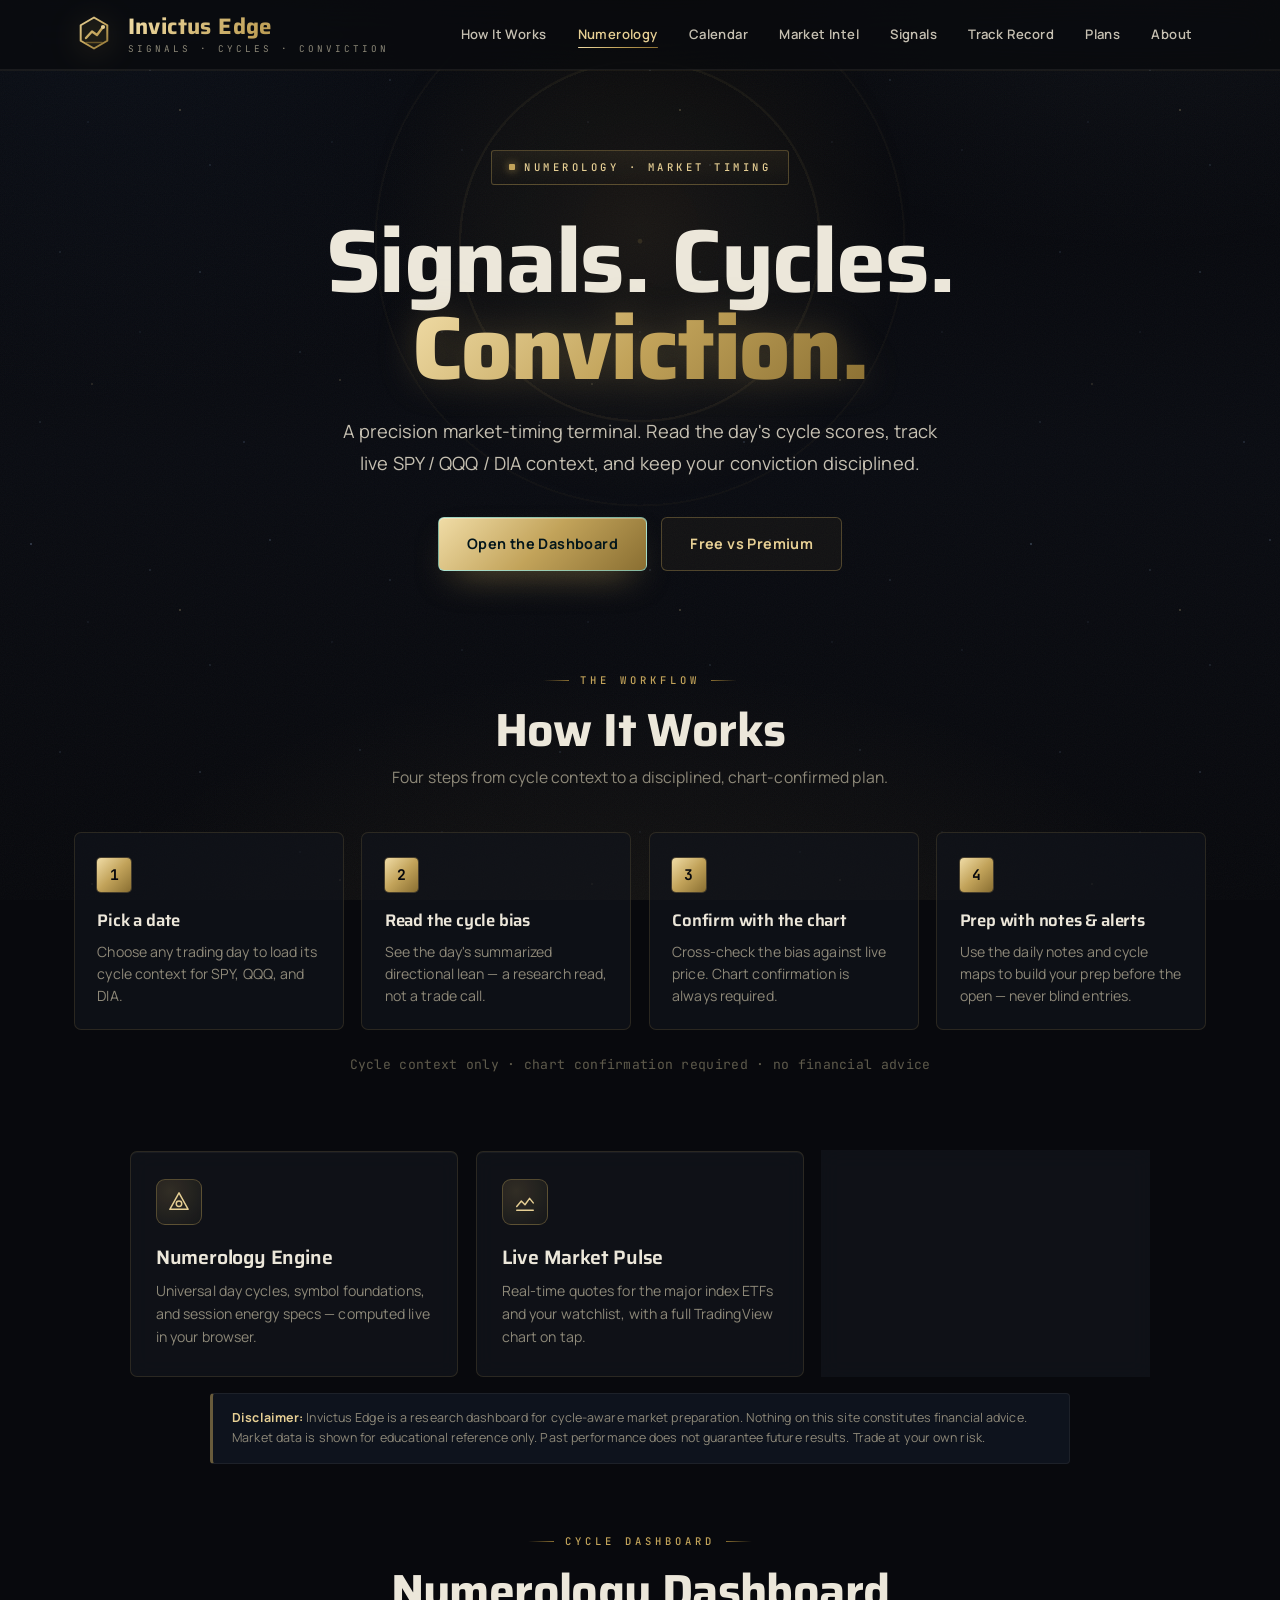
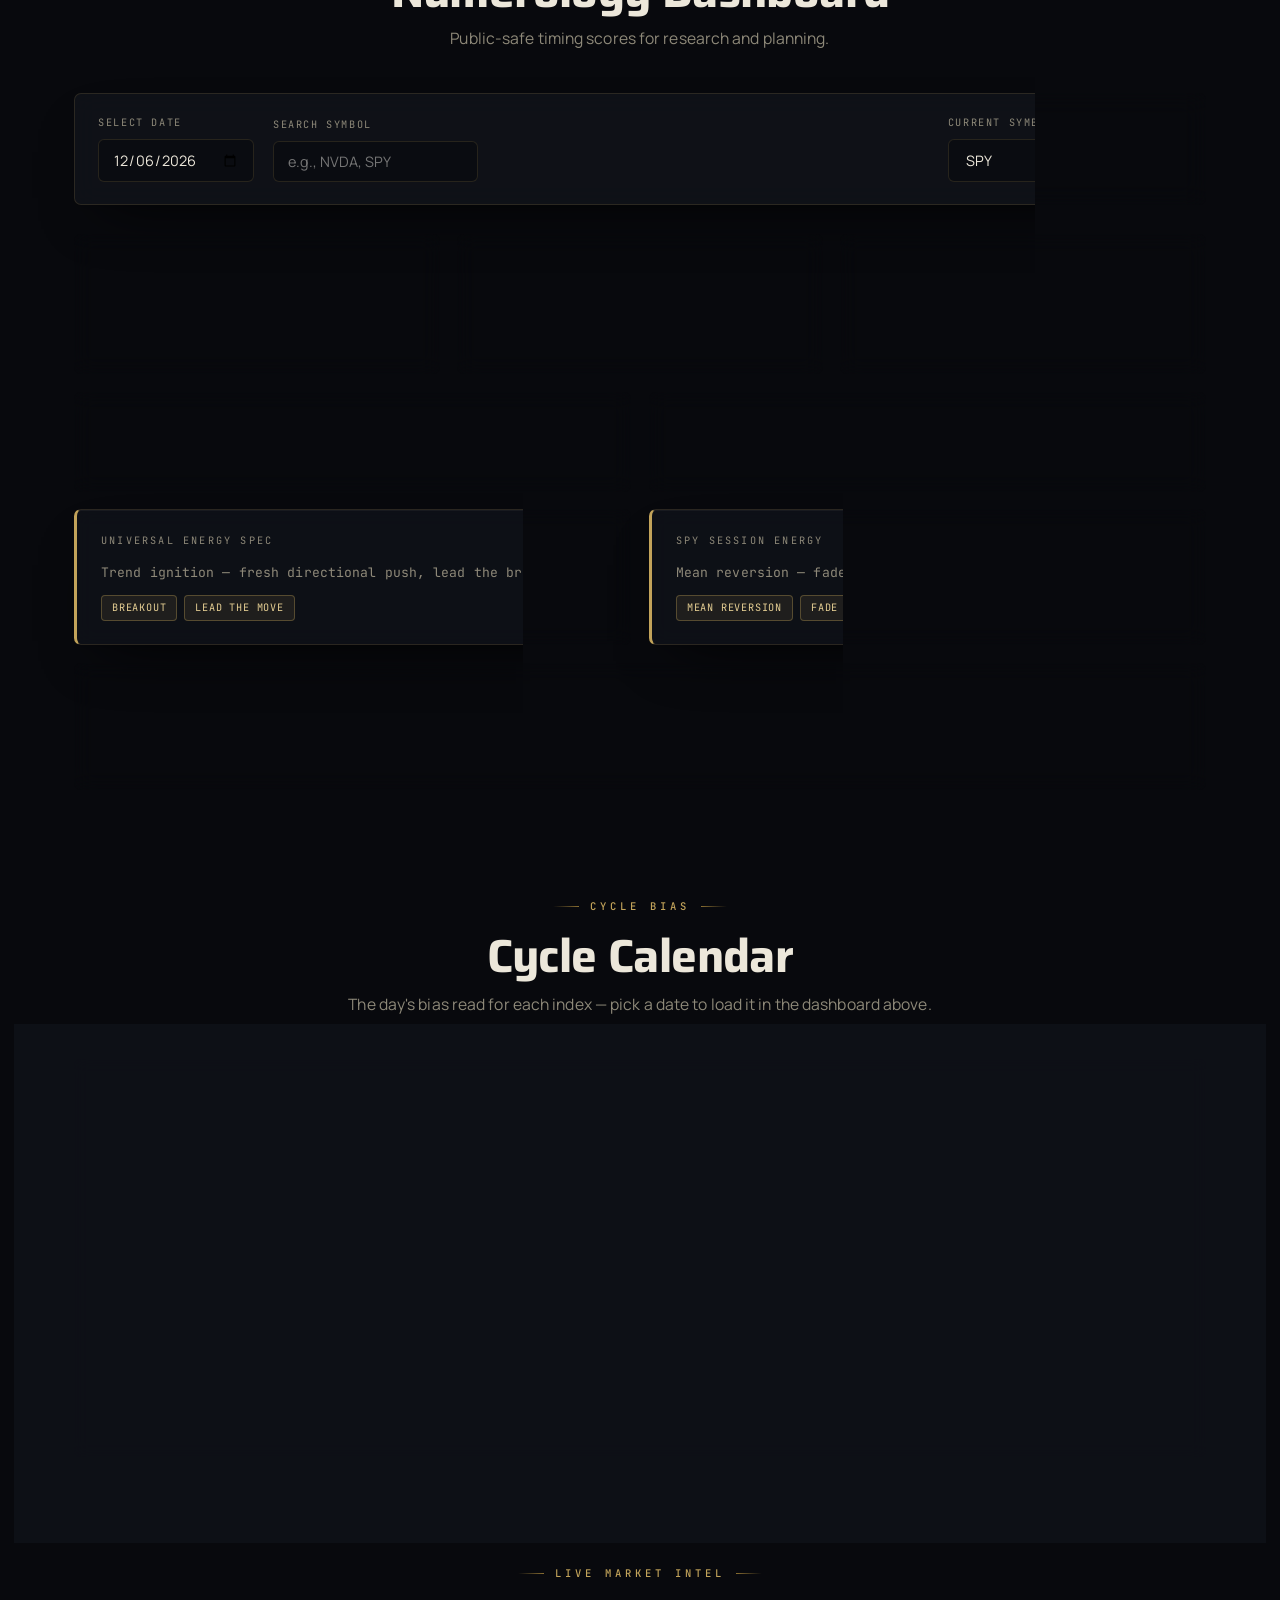
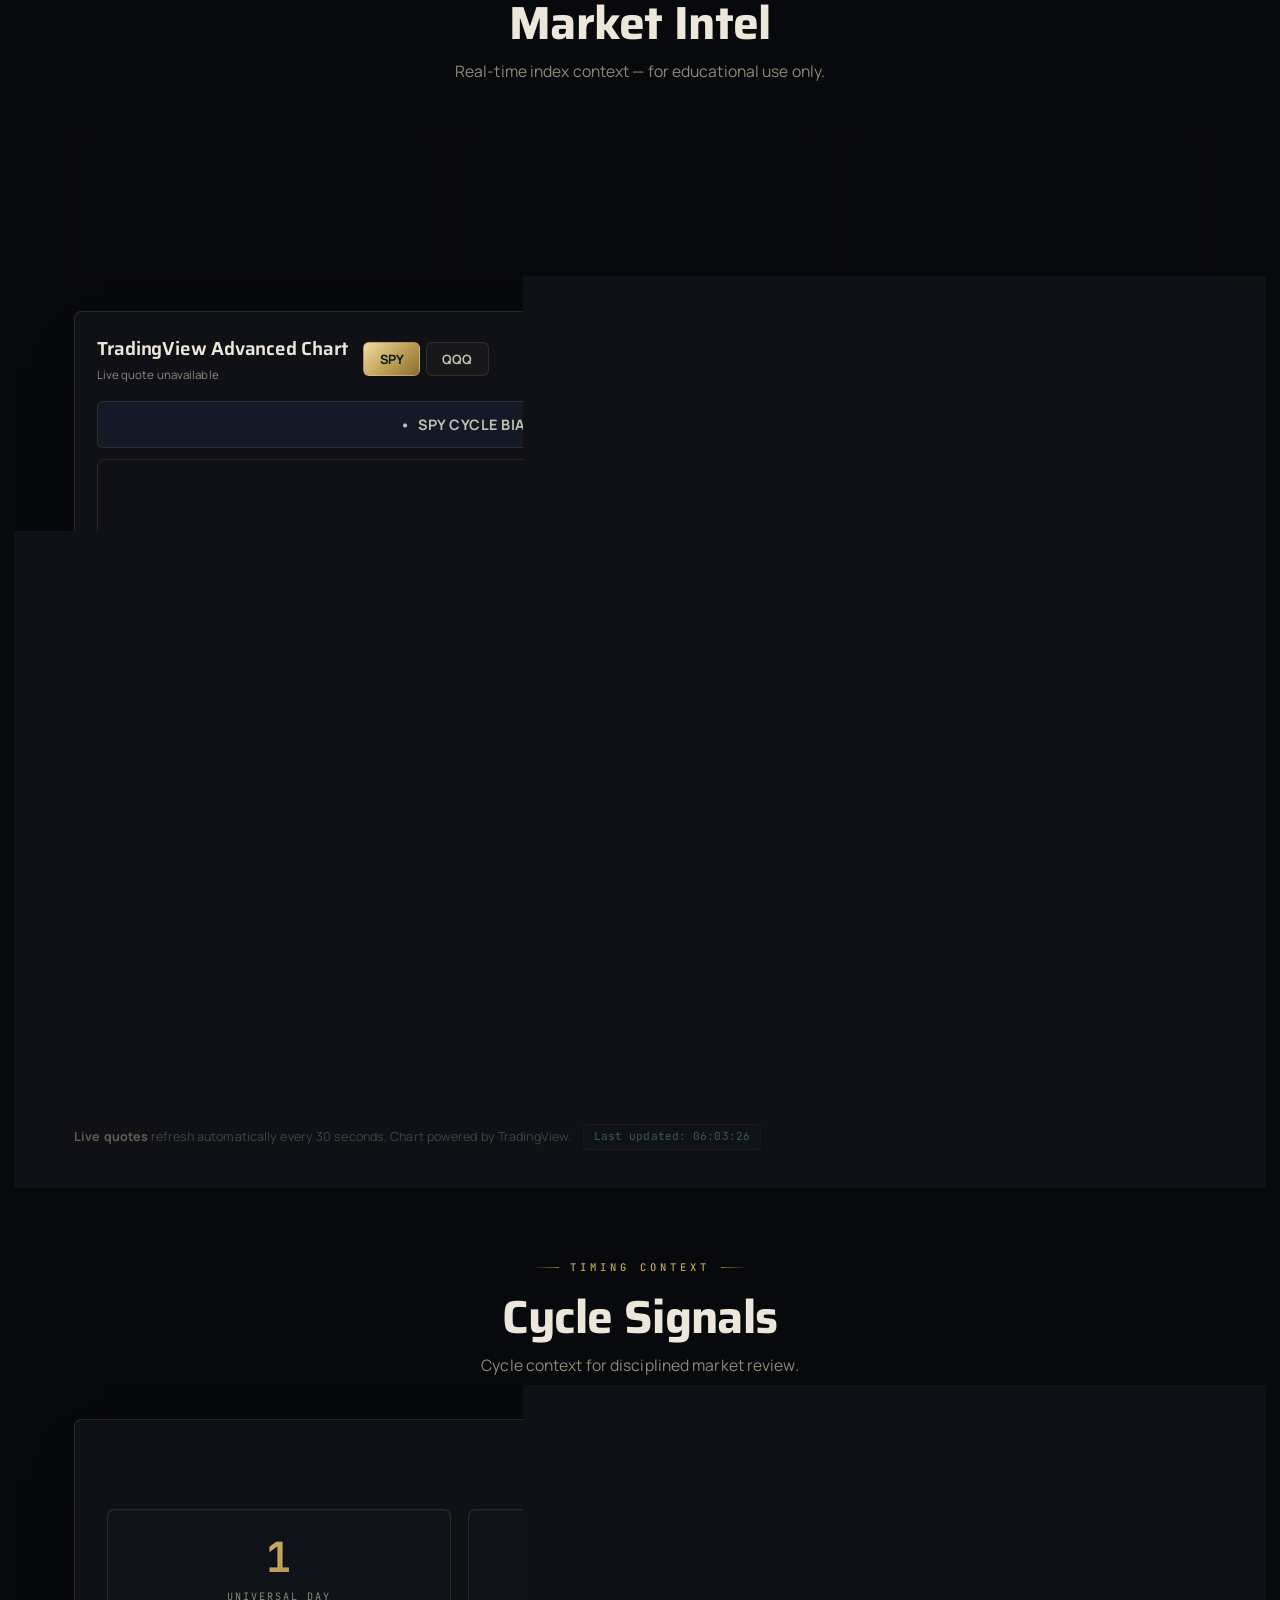
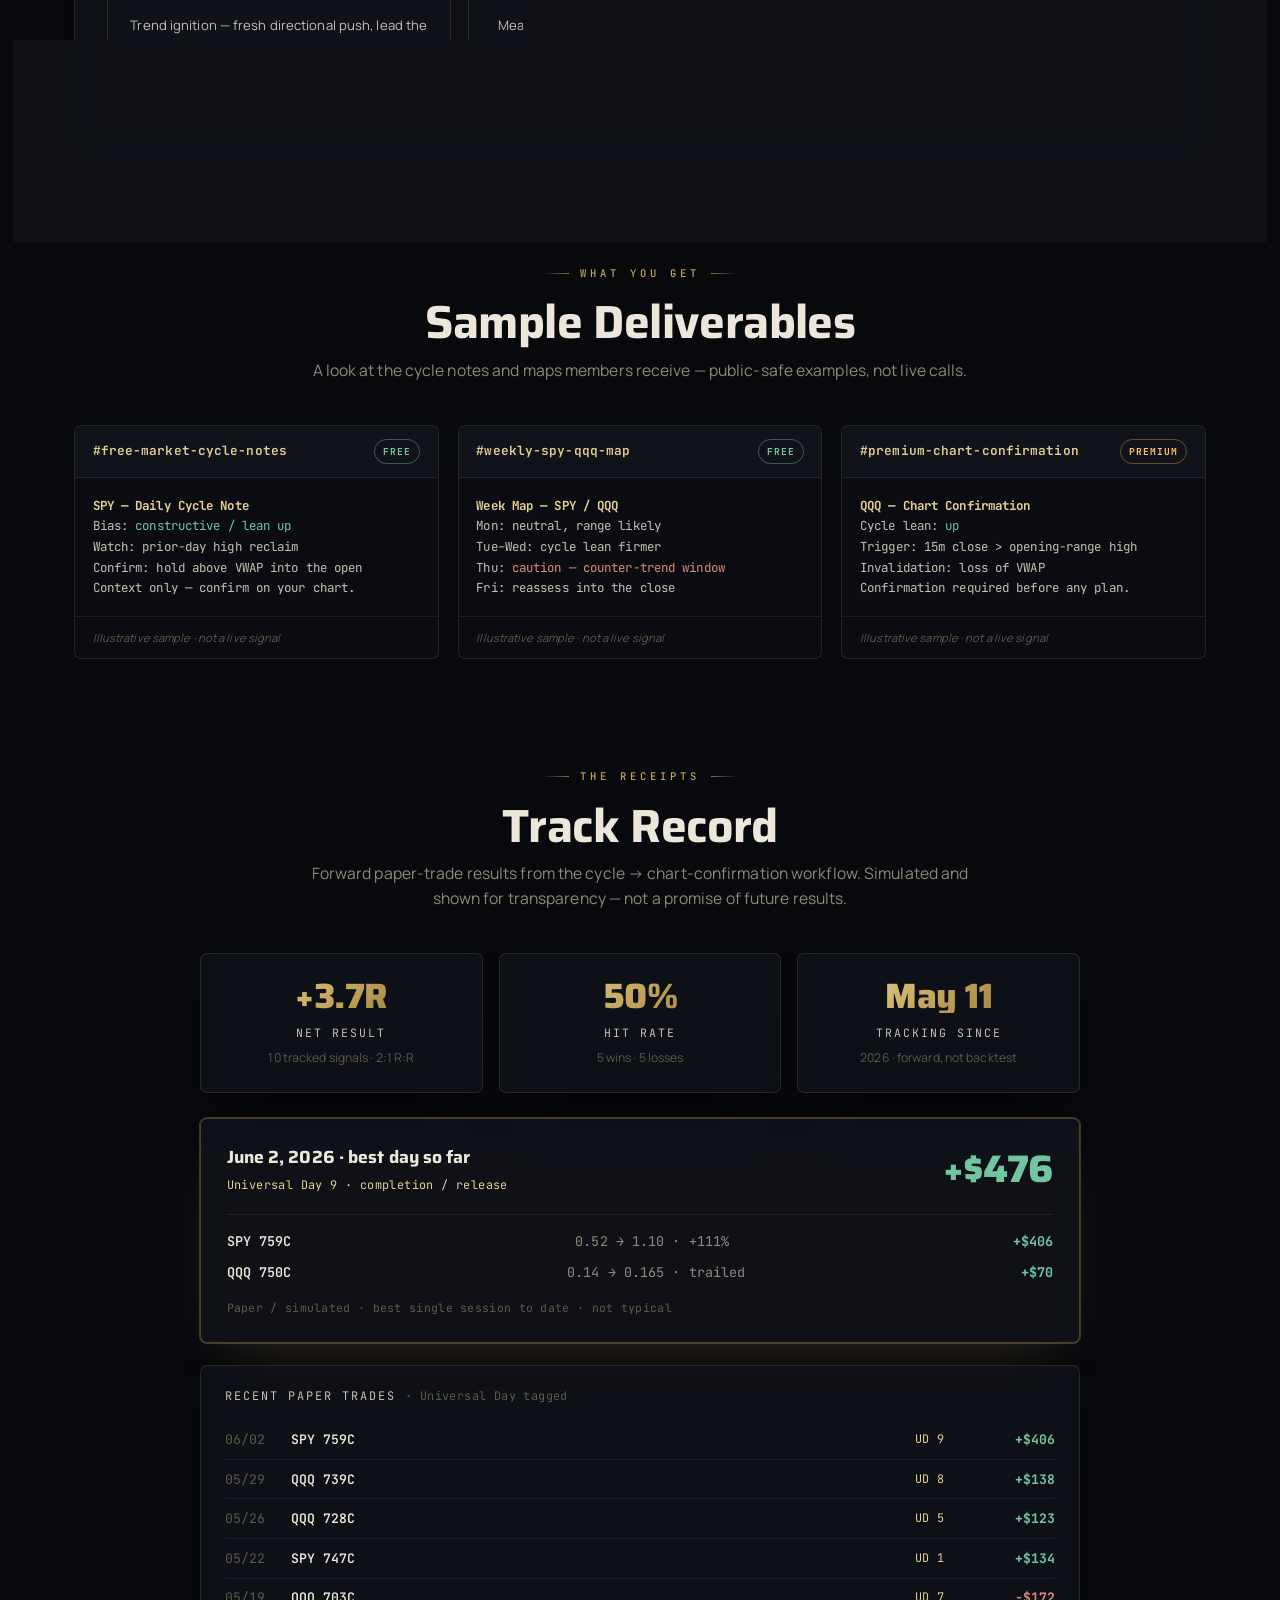
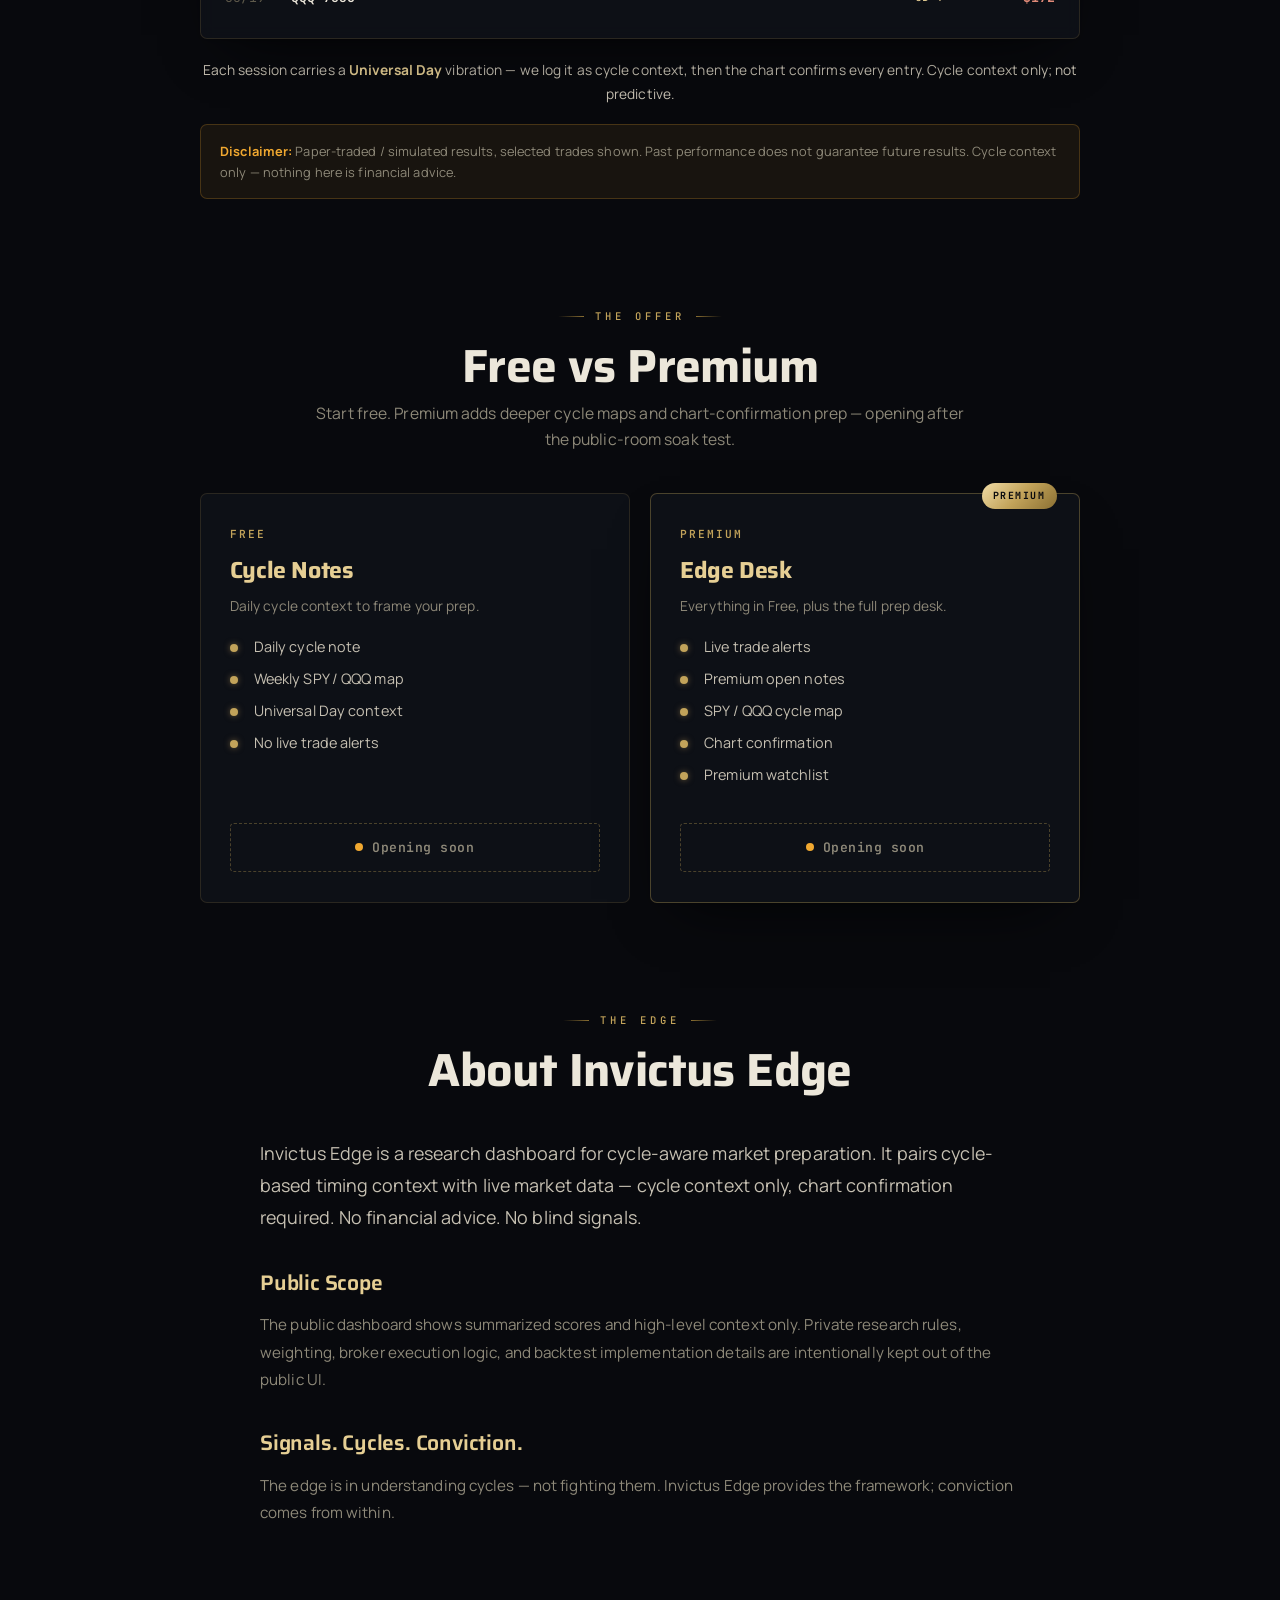
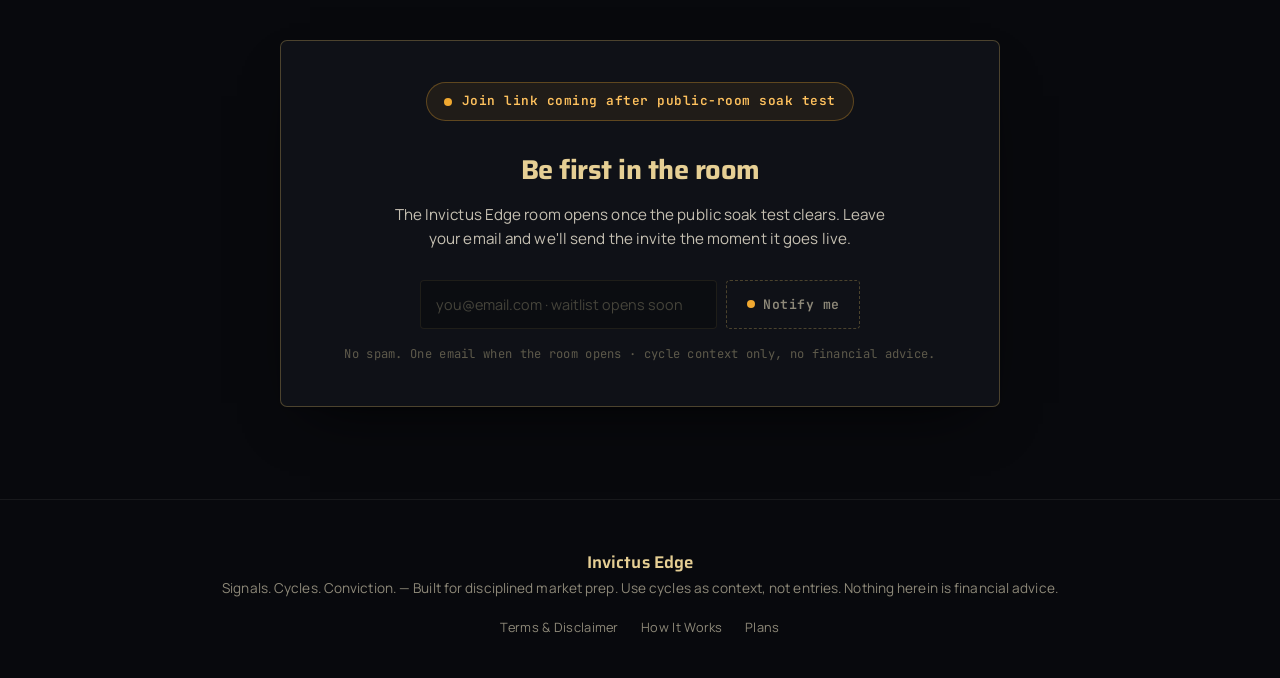
==== commit 22116bc1: "feat: Track Record section + Free tier drops live alerts - Add Track Record section: forward paper-t" ====
--- a/index.html
+++ b/index.html
@@ -9,7 +9,7 @@
   <link rel="preconnect" href="https://fonts.googleapis.com">
   <link rel="preconnect" href="https://fonts.gstatic.com" crossorigin>
   <link href="https://fonts.googleapis.com/css2?family=Saira:wght@400;500;600;700;800&family=Manrope:wght@400;500;600;700;800&family=JetBrains+Mono:wght@400;500;700&display=swap" rel="stylesheet">
-  <link rel="stylesheet" href="css/styles.css?v=20260603-funnel1">
+  <link rel="stylesheet" href="css/styles.css?v=20260603-funnel2">
 </head>
 <body>
   <header>
@@ -27,6 +27,7 @@
         <a href="#calendar">Calendar</a>
         <a href="#market">Market Intel</a>
         <a href="#signals">Signals</a>
+        <a href="#track">Track Record</a>
         <a href="#plans">Plans</a>
         <a href="#about">About</a>
       </nav>
@@ -327,6 +328,101 @@
     </div>
   </section>
 
+  <section id="track">
+    <div class="container">
+      <div class="section-header">
+        <div class="eyebrow">The Receipts</div>
+        <h2>Track Record</h2>
+        <p>Forward paper-trade results from the cycle &rarr; chart-confirmation workflow. Simulated and shown for transparency &mdash; not a promise of future results.</p>
+      </div>
+
+      <div class="track-stats">
+        <div class="tstat">
+          <div class="tstat-num">+3.7R</div>
+          <div class="tstat-label">Net result</div>
+          <div class="tstat-sub">10 tracked signals &middot; 2:1 R:R</div>
+        </div>
+        <div class="tstat">
+          <div class="tstat-num">50%</div>
+          <div class="tstat-label">Hit rate</div>
+          <div class="tstat-sub">5 wins &middot; 5 losses</div>
+        </div>
+        <div class="tstat">
+          <div class="tstat-num">May 11</div>
+          <div class="tstat-label">Tracking since</div>
+          <div class="tstat-sub">2026 &middot; forward, not backtest</div>
+        </div>
+      </div>
+
+      <div class="featured-day">
+        <div class="fd-head">
+          <div>
+            <div class="fd-date">June 2, 2026 &middot; best day so far</div>
+            <div class="fd-ud">Universal Day 9 &middot; completion / release</div>
+          </div>
+          <div class="fd-pnl">+$476</div>
+        </div>
+        <div class="fd-rows">
+          <div class="fd-row">
+            <span class="fd-sym">SPY 759C</span>
+            <span class="fd-detail">0.52 &rarr; 1.10 &middot; +111%</span>
+            <span class="fd-val up">+$406</span>
+          </div>
+          <div class="fd-row">
+            <span class="fd-sym">QQQ 750C</span>
+            <span class="fd-detail">0.14 &rarr; 0.165 &middot; trailed</span>
+            <span class="fd-val up">+$70</span>
+          </div>
+        </div>
+        <div class="fd-note">Paper / simulated &middot; best single session to date &middot; not typical</div>
+      </div>
+
+      <div class="trades-panel">
+        <div class="trades-title">Recent paper trades <span>&middot; Universal Day tagged</span></div>
+        <div class="trades-list">
+          <div class="trade-row">
+            <span class="tr-date">06/02</span>
+            <span class="tr-sym">SPY 759C</span>
+            <span class="tr-ud">UD 9</span>
+            <span class="tr-val up">+$406</span>
+          </div>
+          <div class="trade-row">
+            <span class="tr-date">05/29</span>
+            <span class="tr-sym">QQQ 739C</span>
+            <span class="tr-ud">UD 8</span>
+            <span class="tr-val up">+$138</span>
+          </div>
+          <div class="trade-row">
+            <span class="tr-date">05/26</span>
+            <span class="tr-sym">QQQ 728C</span>
+            <span class="tr-ud">UD 5</span>
+            <span class="tr-val up">+$123</span>
+          </div>
+          <div class="trade-row">
+            <span class="tr-date">05/22</span>
+            <span class="tr-sym">SPY 747C</span>
+            <span class="tr-ud">UD 1</span>
+            <span class="tr-val up">+$134</span>
+          </div>
+          <div class="trade-row">
+            <span class="tr-date">05/19</span>
+            <span class="tr-sym">QQQ 703C</span>
+            <span class="tr-ud">UD 7</span>
+            <span class="tr-val dn">&minus;$172</span>
+          </div>
+        </div>
+      </div>
+
+      <div class="num-note">
+        Each session carries a <strong>Universal Day</strong> vibration &mdash; we log it as cycle context, then the chart confirms every entry. Cycle context only; not predictive.
+      </div>
+
+      <div class="paper-note">
+        <strong>Disclaimer:</strong> Paper-traded / simulated results, selected trades shown. Past performance does not guarantee future results. Cycle context only &mdash; nothing here is financial advice.
+      </div>
+    </div>
+  </section>
+
   <section id="plans">
     <div class="container">
       <div class="section-header">
@@ -341,8 +437,9 @@
           <div class="plan-sub">Daily cycle context to frame your prep.</div>
           <ul class="plan-list">
             <li>Daily cycle note</li>
-            <li>Market &amp; alert digest</li>
             <li>Weekly SPY / QQQ map</li>
+            <li>Universal Day context</li>
+            <li>No live trade alerts</li>
           </ul>
           <span class="btn-soon">Opening soon</span>
         </div>
@@ -352,6 +449,7 @@
           <div class="plan-name">Edge Desk</div>
           <div class="plan-sub">Everything in Free, plus the full prep desk.</div>
           <ul class="plan-list">
+            <li>Live trade alerts</li>
             <li>Premium open notes</li>
             <li>SPY / QQQ cycle map</li>
             <li>Chart confirmation</li>
@@ -410,8 +508,8 @@
     </div>
   </footer>
 
-  <script src="js/numerology.js?v=20260603-funnel1"></script>
-  <script src="js/calendar.js?v=20260603-funnel1"></script>
-  <script src="js/app.js?v=20260603-funnel1"></script>
+  <script src="js/numerology.js?v=20260603-funnel2"></script>
+  <script src="js/calendar.js?v=20260603-funnel2"></script>
+  <script src="js/app.js?v=20260603-funnel2"></script>
 </body>
 </html>
--- a/css/styles.css
+++ b/css/styles.css
@@ -1128,6 +1128,45 @@
 .legal strong { color: var(--text); }
 .legal .disclaimer { margin: 2rem 0 0; }
 
+/* ============================== TRACK RECORD ============================== */
+.track-stats { display: grid; grid-template-columns: repeat(3, 1fr); gap: 1rem; max-width: 880px; margin: 0 auto 1.6rem; }
+.tstat { background: var(--card); border: 1px solid var(--border); border-radius: var(--radius); padding: 1.5rem 1.2rem; text-align: center; box-shadow: var(--shadow); backdrop-filter: blur(8px); }
+.tstat-num { font-family: var(--display); font-weight: 800; font-size: 2.2rem; letter-spacing: -0.5px; line-height: 1; background: var(--grad-gold); -webkit-background-clip: text; background-clip: text; -webkit-text-fill-color: transparent; }
+.tstat-label { font-family: var(--mono); font-size: 0.72rem; text-transform: uppercase; letter-spacing: 2px; color: var(--text-soft); margin-top: 0.7rem; }
+.tstat-sub { font-size: 0.76rem; color: var(--faint); margin-top: 0.35rem; }
+
+.featured-day { max-width: 880px; margin: 0 auto 1.4rem; background: var(--surface); border: 1px solid var(--border-strong); border-radius: var(--radius); padding: 1.5rem 1.6rem; box-shadow: var(--glow-gold); backdrop-filter: blur(8px); }
+.fd-head { display: flex; justify-content: space-between; align-items: center; gap: 1rem; flex-wrap: wrap; }
+.fd-date { font-family: var(--display); font-weight: 700; font-size: 1.1rem; color: var(--text); }
+.fd-ud { font-family: var(--mono); font-size: 0.74rem; color: var(--brass-light); letter-spacing: 0.4px; margin-top: 0.25rem; }
+.fd-pnl { font-family: var(--display); font-weight: 800; font-size: 2.4rem; color: var(--green-bright); letter-spacing: -1px; line-height: 1; }
+.fd-rows { margin-top: 1.2rem; border-top: 1px solid var(--hair); padding-top: 1rem; display: flex; flex-direction: column; gap: 0.6rem; }
+.fd-row { display: flex; justify-content: space-between; align-items: center; gap: 0.8rem; font-family: var(--mono); font-size: 0.84rem; }
+.fd-sym { color: var(--text); font-weight: 600; flex: 0 0 auto; }
+.fd-detail { color: var(--dim); flex: 1 1 auto; text-align: center; }
+.fd-val { font-weight: 700; flex: 0 0 auto; }
+.fd-val.up { color: var(--green-bright); }
+.fd-val.dn { color: var(--red-bright); }
+.fd-note { margin-top: 1rem; font-family: var(--mono); font-size: 0.72rem; color: var(--faint); letter-spacing: 0.3px; }
+
+.trades-panel { max-width: 880px; margin: 0 auto 1.2rem; background: var(--card); border: 1px solid var(--border); border-radius: var(--radius); padding: 1.3rem 1.5rem; box-shadow: var(--shadow); backdrop-filter: blur(8px); }
+.trades-title { font-family: var(--mono); font-size: 0.74rem; text-transform: uppercase; letter-spacing: 2px; color: var(--text-soft); margin-bottom: 0.9rem; }
+.trades-title span { color: var(--faint); text-transform: none; letter-spacing: 0.4px; }
+.trades-list { display: flex; flex-direction: column; }
+.trade-row { display: grid; grid-template-columns: 56px 1fr 64px 84px; gap: 0.6rem; align-items: center; font-family: var(--mono); font-size: 0.82rem; padding: 0.55rem 0; border-top: 1px solid var(--hair); }
+.trade-row:first-child { border-top: none; }
+.tr-date { color: var(--faint); }
+.tr-sym { color: var(--text); font-weight: 600; }
+.tr-ud { color: var(--brass-light); font-size: 0.74rem; text-align: center; }
+.tr-val { text-align: right; font-weight: 700; }
+.tr-val.up { color: var(--green-bright); }
+.tr-val.dn { color: var(--red-bright); }
+
+.num-note { max-width: 880px; margin: 0 auto 1.2rem; font-size: 0.86rem; color: var(--text-soft); line-height: 1.7; text-align: center; }
+.num-note strong { color: var(--brass-light); }
+.paper-note { max-width: 880px; margin: 0 auto; background: rgba(240, 168, 48, 0.07); border: 1px solid rgba(240, 168, 48, 0.22); border-radius: var(--radius); padding: 1rem 1.2rem; font-size: 0.8rem; color: var(--dim); line-height: 1.6; }
+.paper-note strong { color: var(--amber); }
+
 /* ============================== ANIMATIONS ============================== */
 @keyframes fadeUp { from { opacity: 0; transform: translateY(20px); } to { opacity: 1; transform: translateY(0); } }
 @keyframes spin { to { transform: translateX(-50%) rotate(360deg); } }
@@ -1184,6 +1223,9 @@
   .steps-grid { grid-template-columns: 1fr; }
   .waitlist { flex-direction: column; }
   .waitlist .btn-soon { width: 100%; }
+  .track-stats { grid-template-columns: 1fr; max-width: 320px; }
+  .fd-pnl { font-size: 2rem; }
+  .trade-row { grid-template-columns: 46px 1fr 52px 70px; gap: 0.4rem; font-size: 0.74rem; }
 }
 
 /* ============================== REDUCED MOTION ============================== */
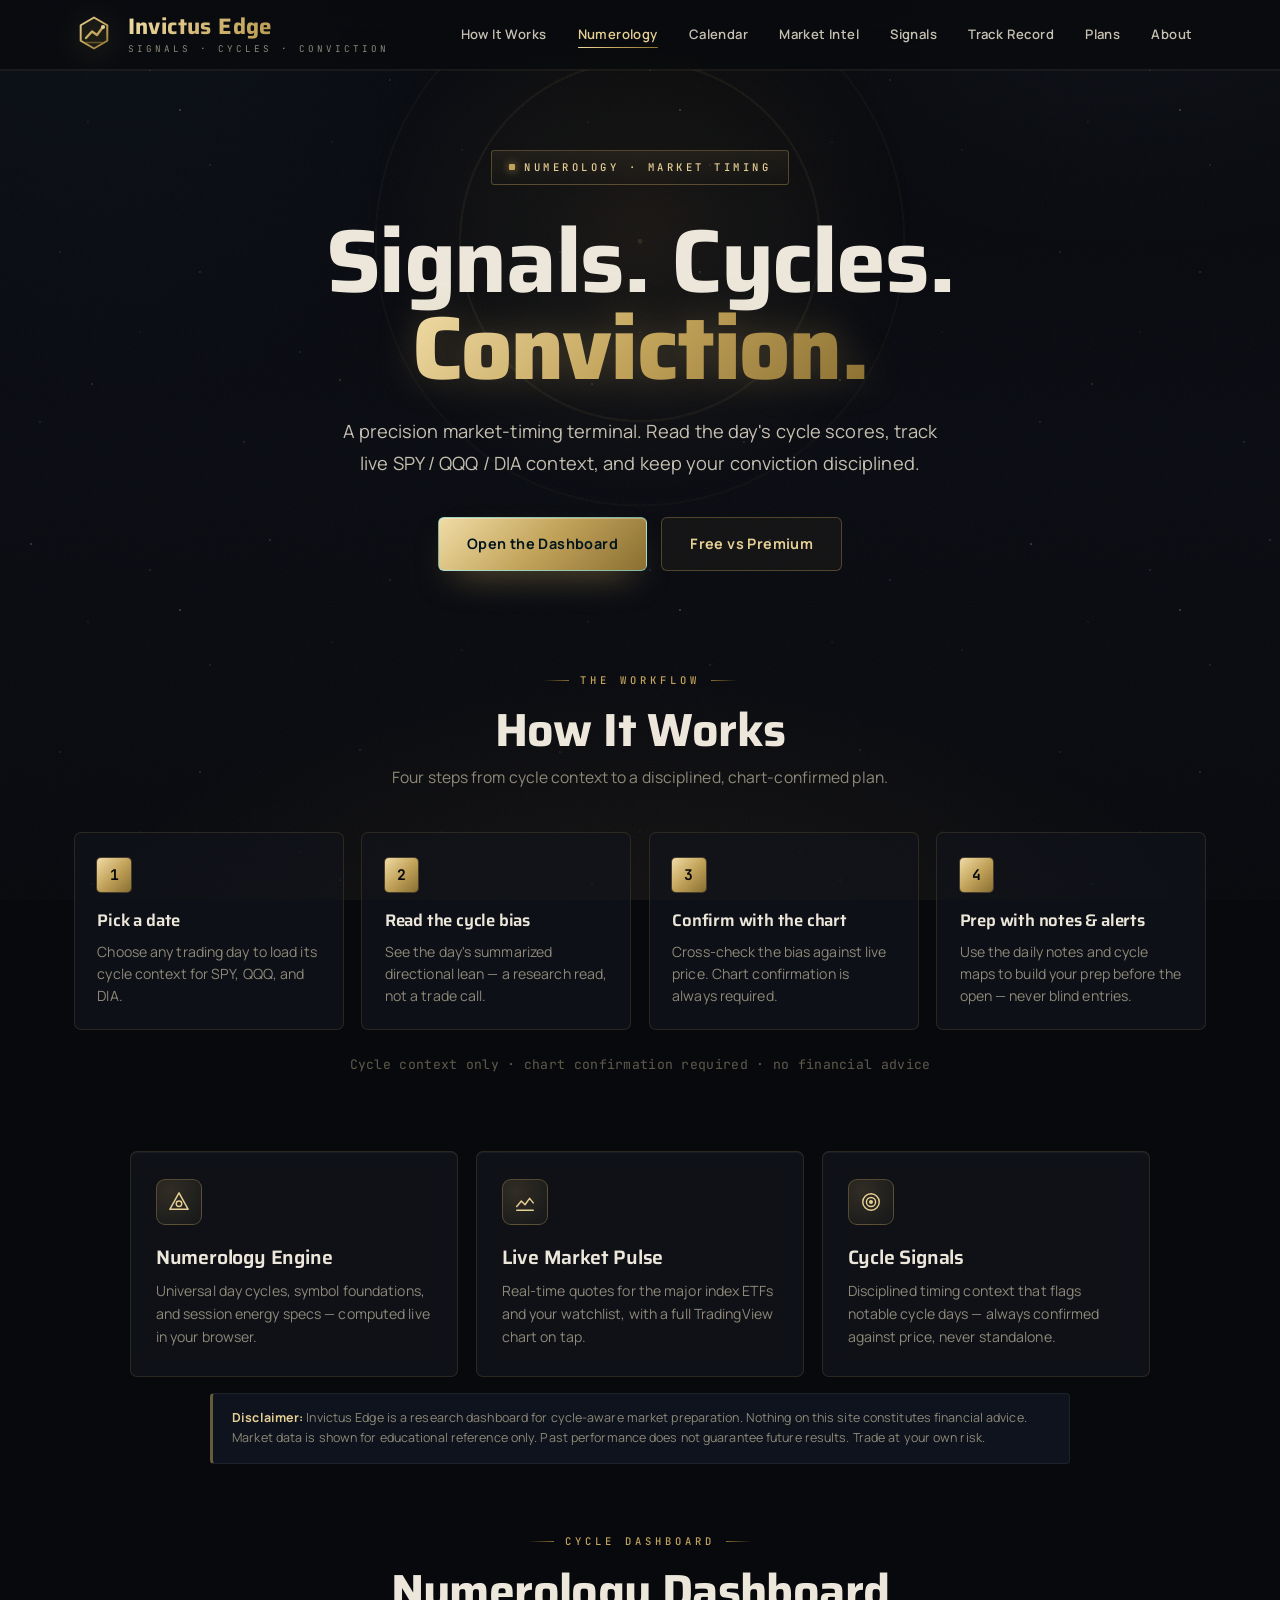
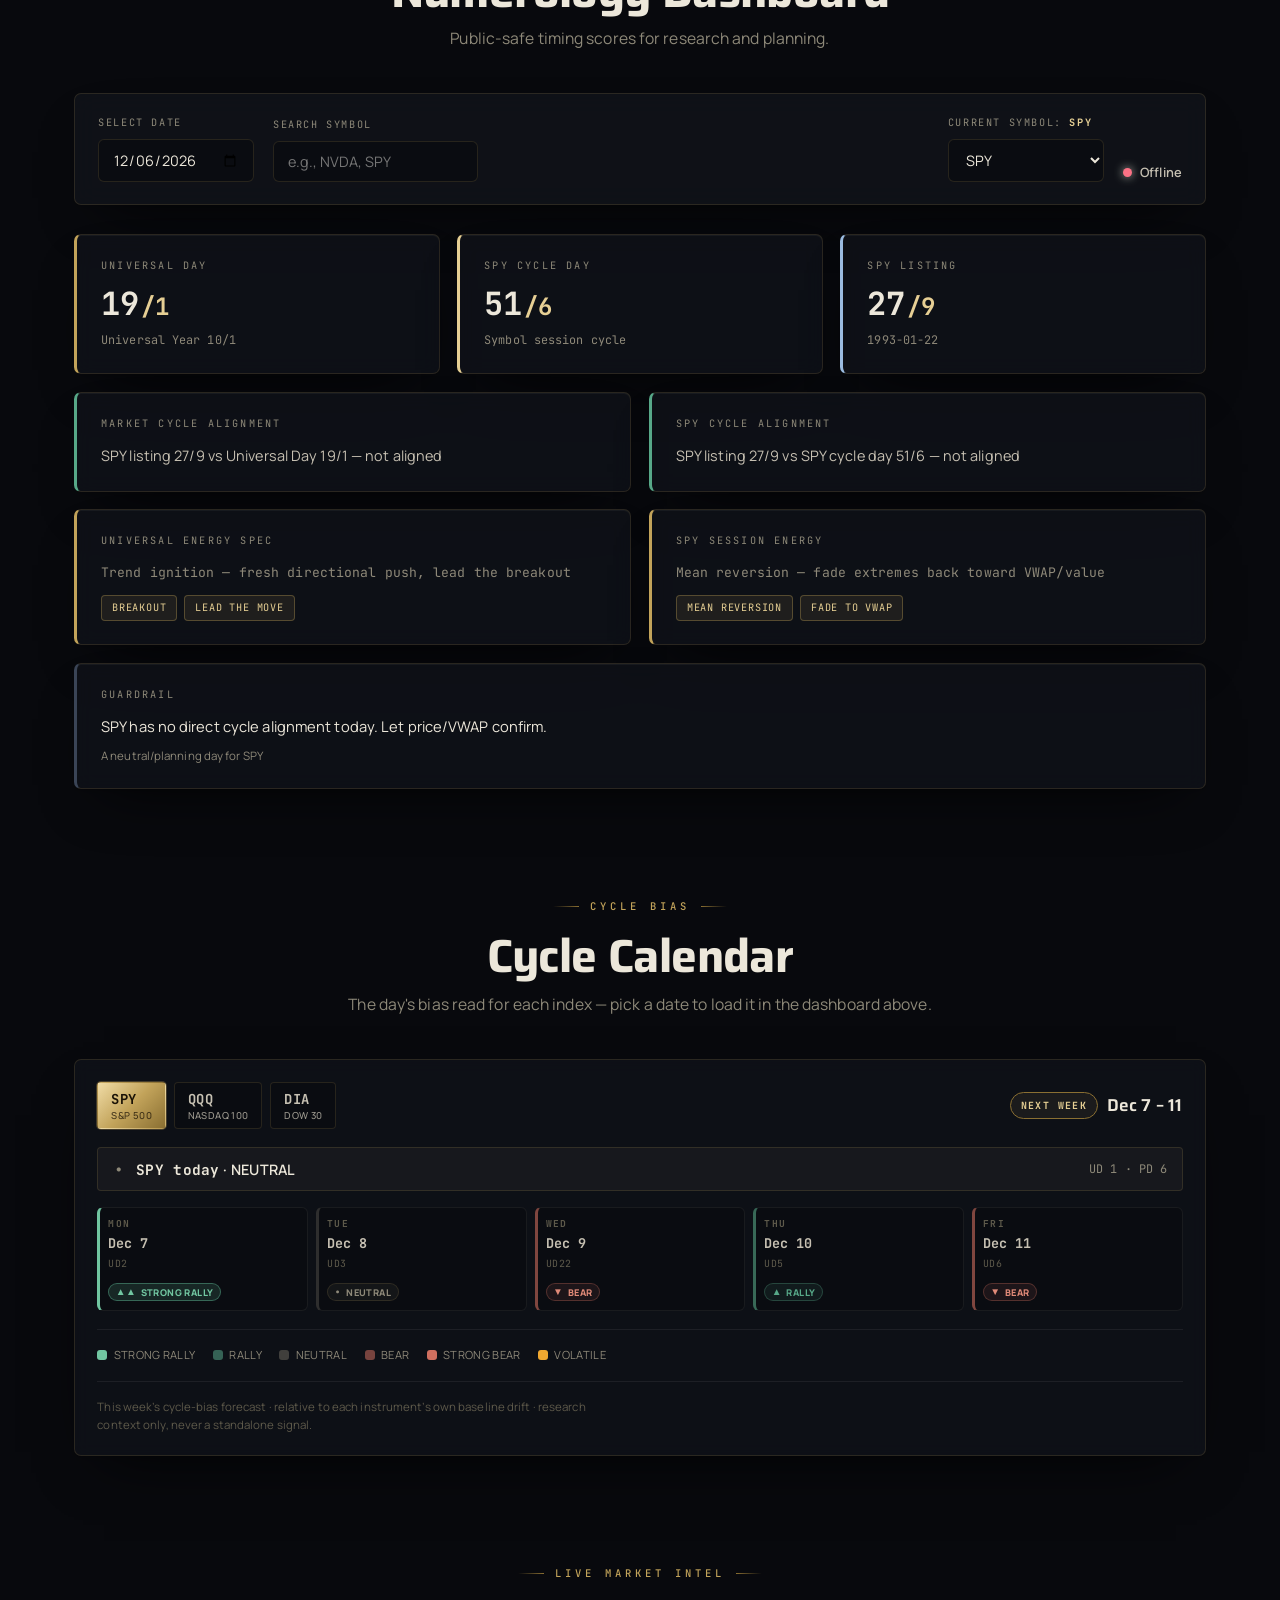
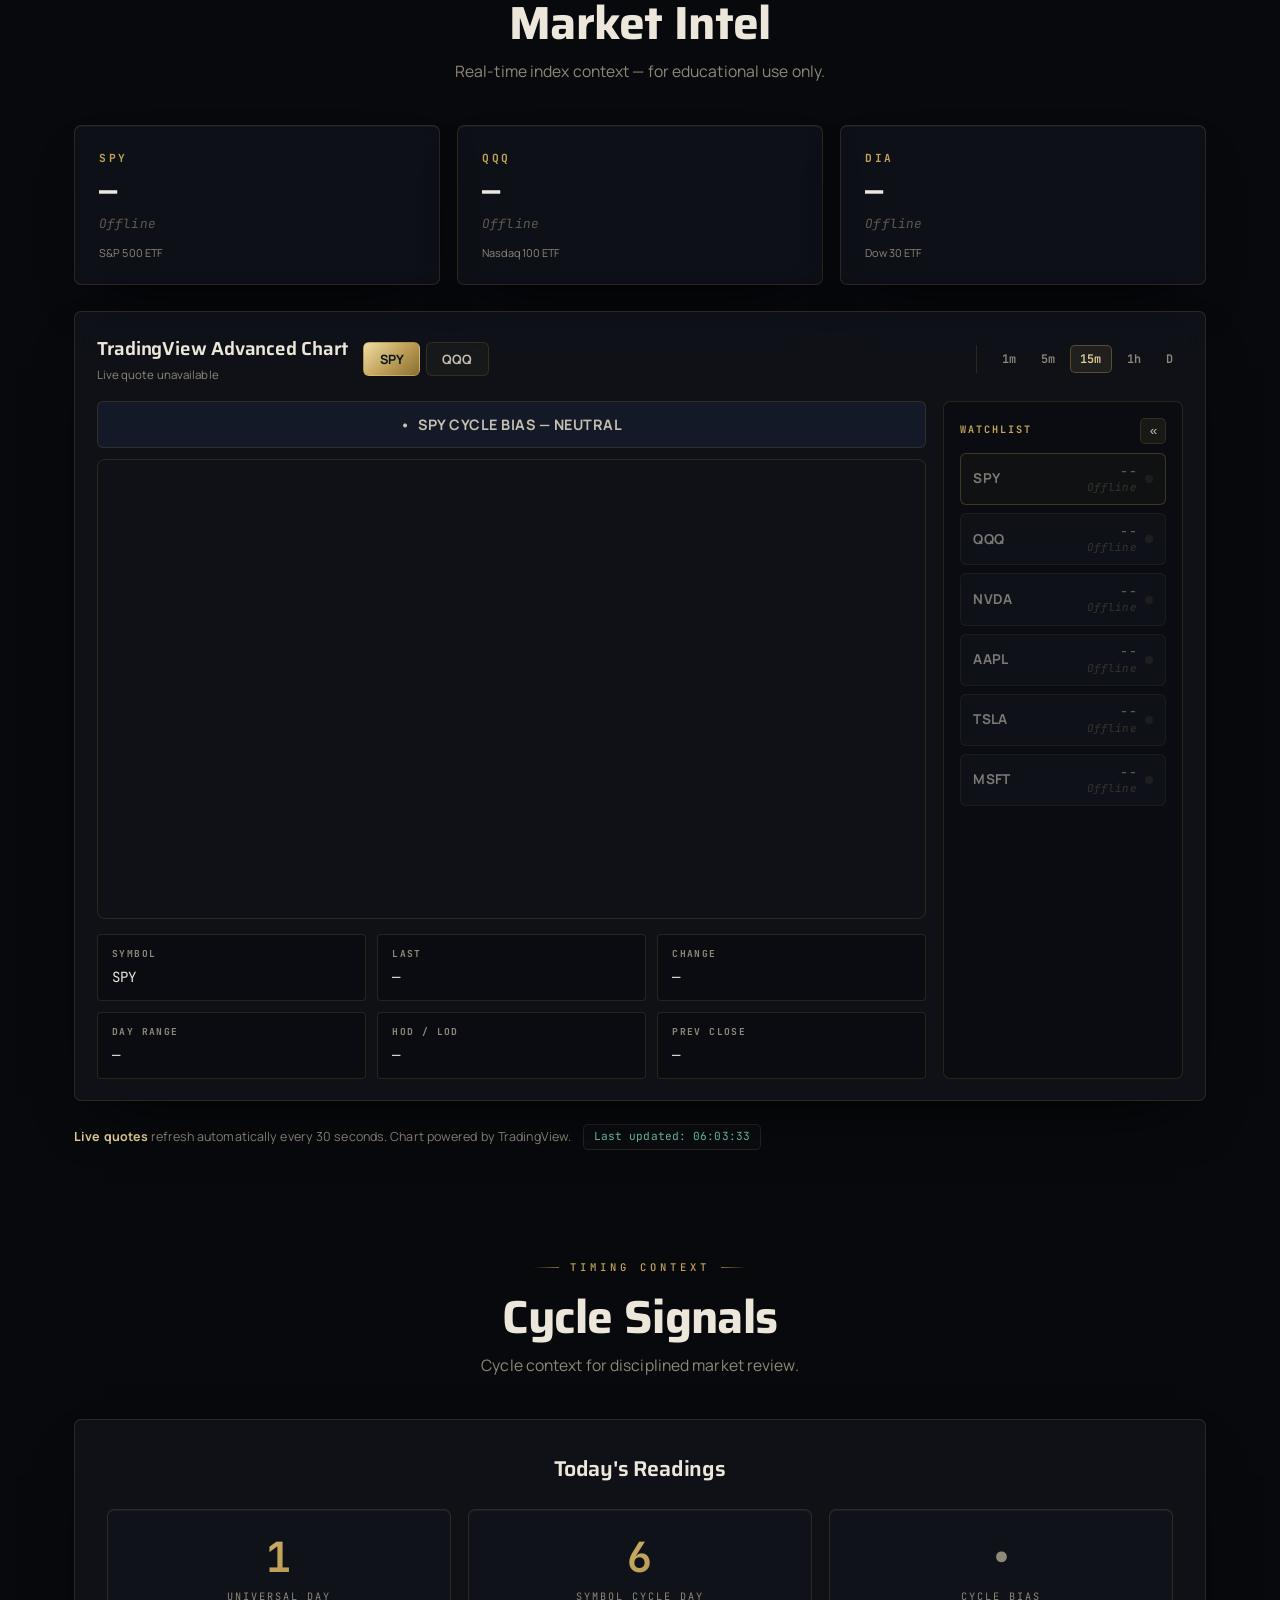
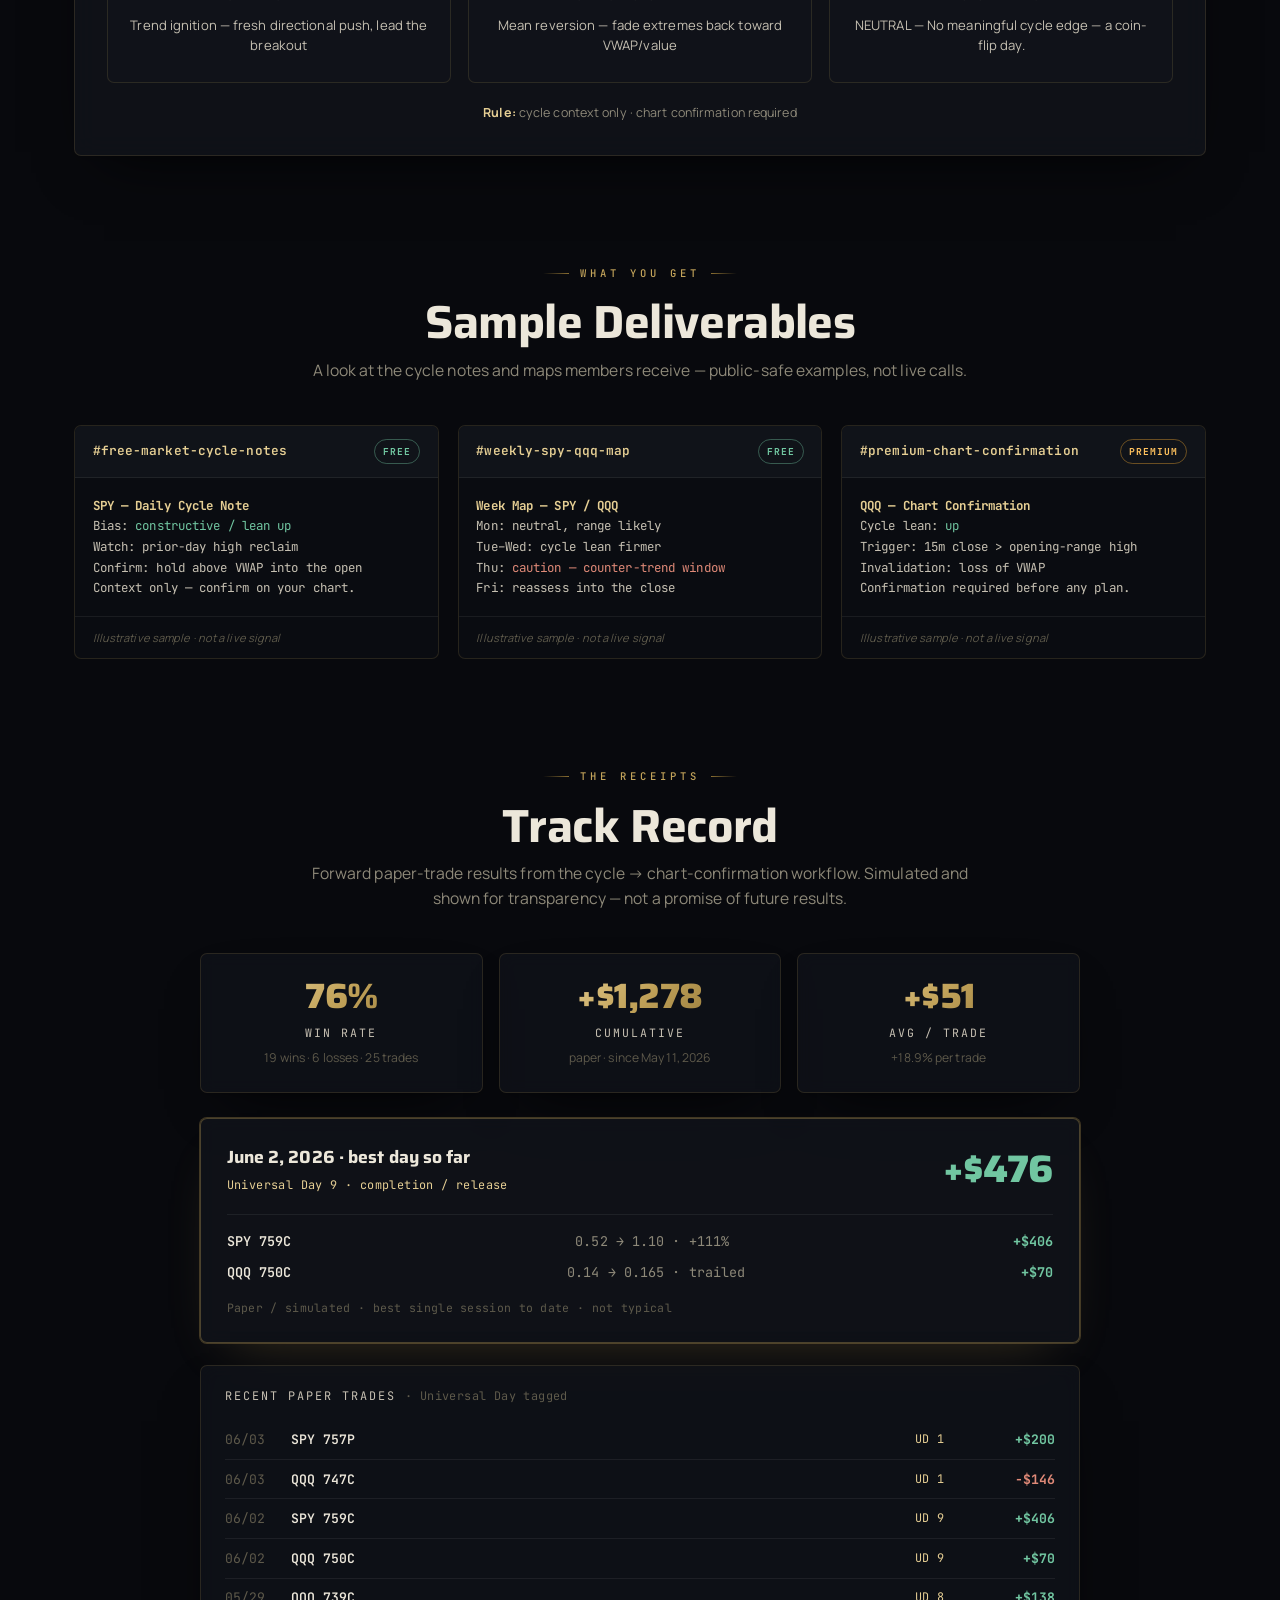
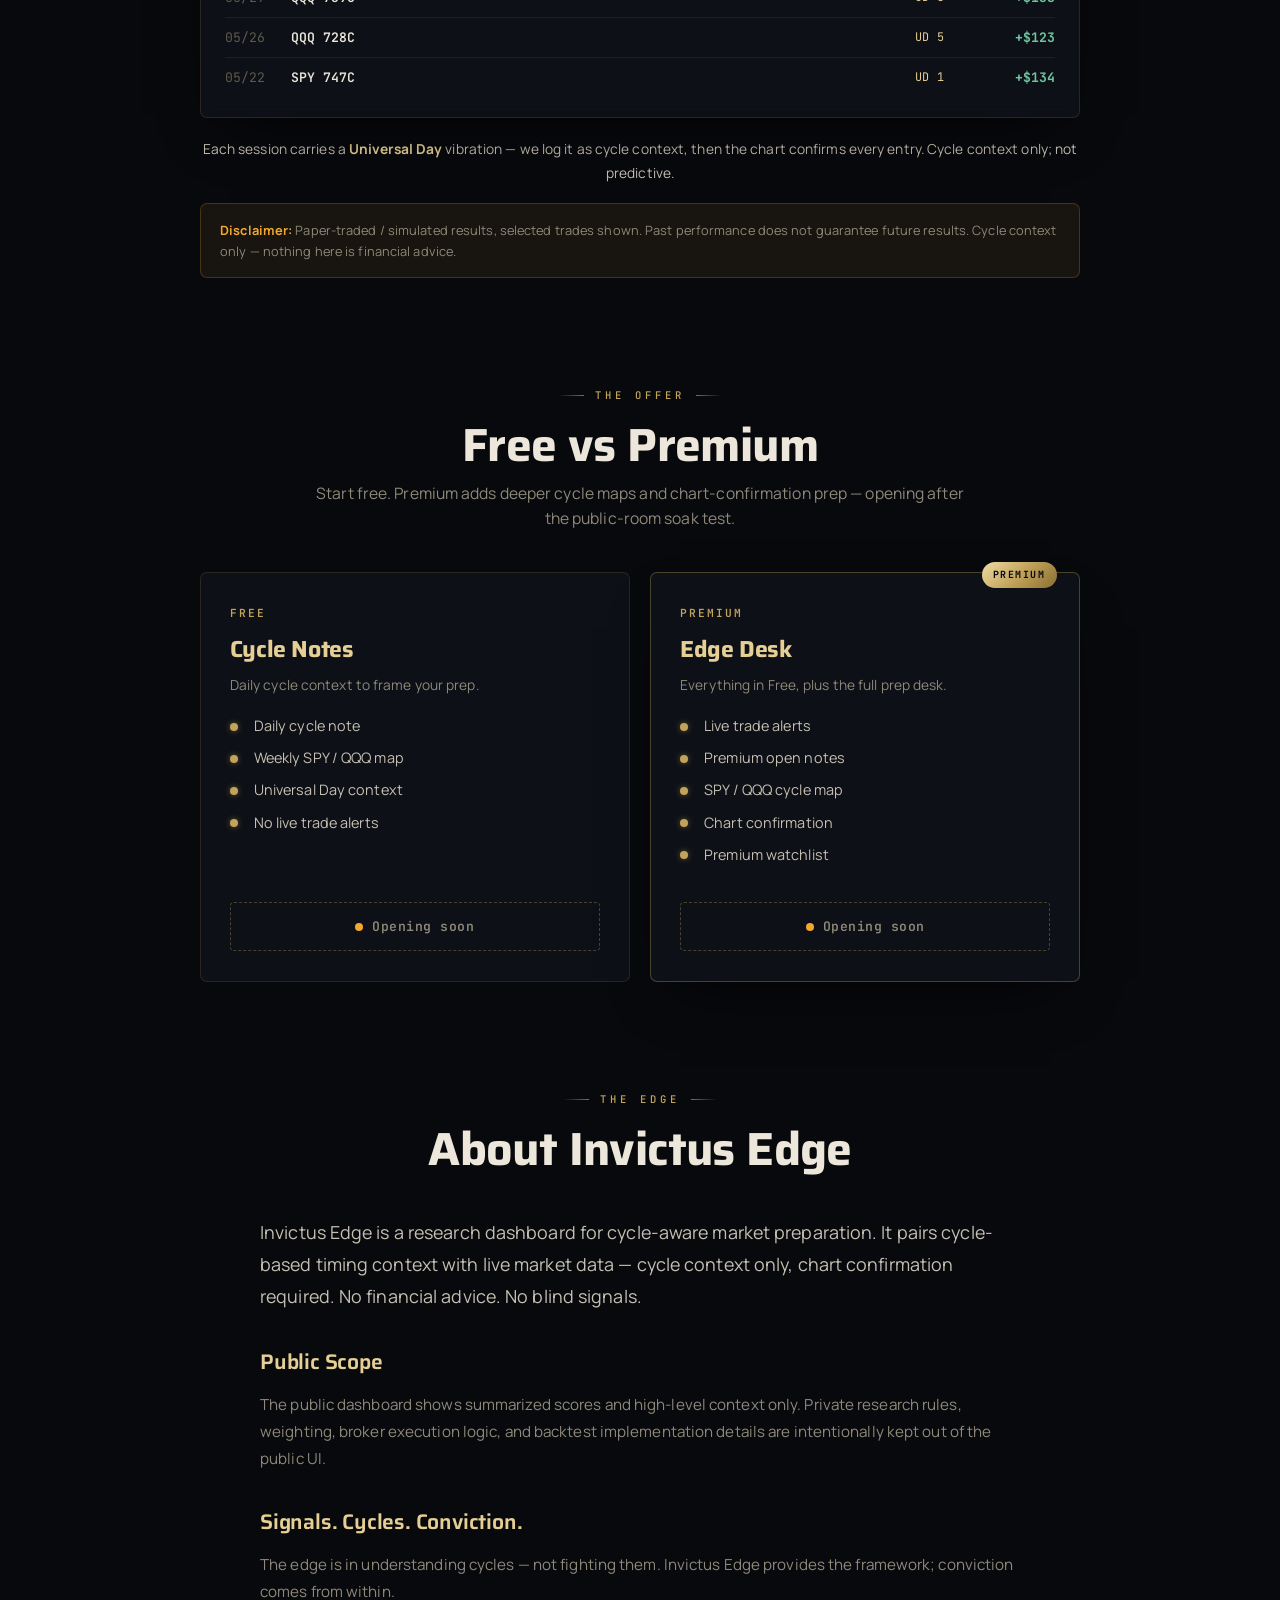
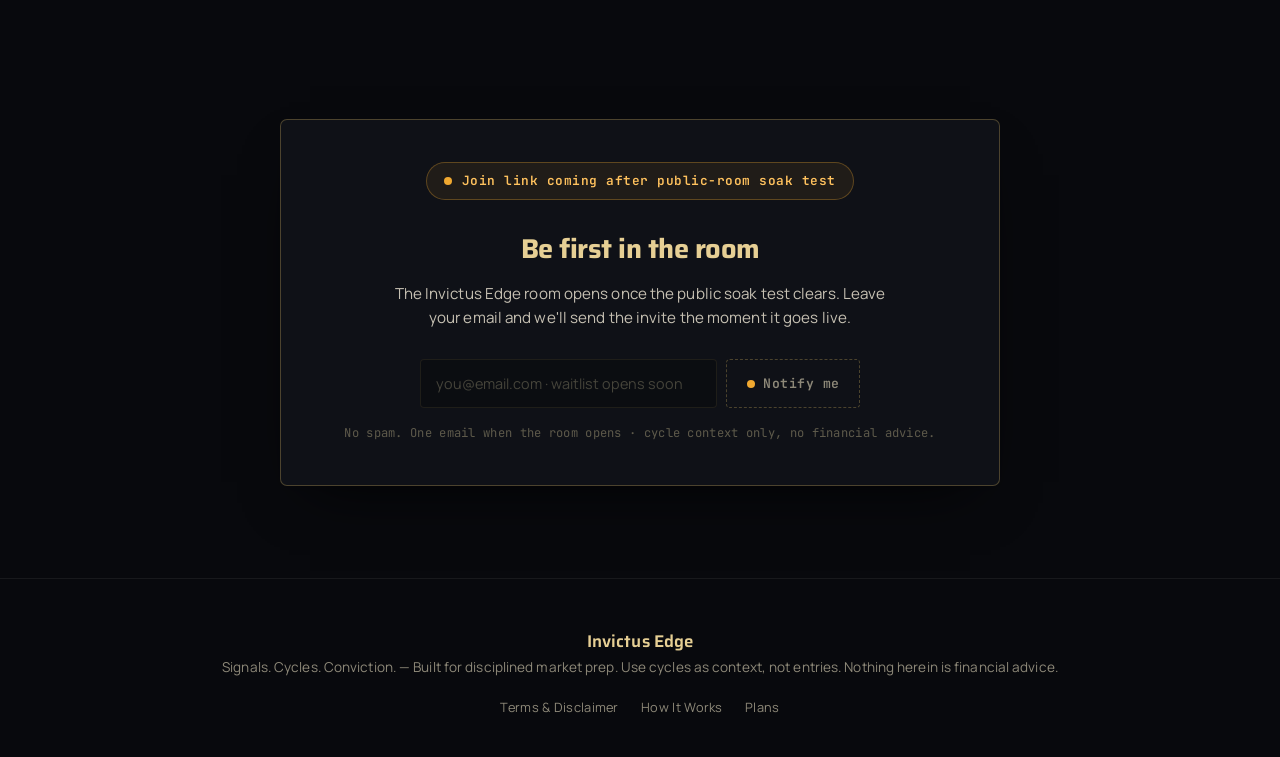
==== commit 6dcbb9c4: "fix: Track Record shows real trade win rate (76%), not signal table - Replace placeholder signal sta" ====
--- a/index.html
+++ b/index.html
@@ -9,7 +9,7 @@
   <link rel="preconnect" href="https://fonts.googleapis.com">
   <link rel="preconnect" href="https://fonts.gstatic.com" crossorigin>
   <link href="https://fonts.googleapis.com/css2?family=Saira:wght@400;500;600;700;800&family=Manrope:wght@400;500;600;700;800&family=JetBrains+Mono:wght@400;500;700&display=swap" rel="stylesheet">
-  <link rel="stylesheet" href="css/styles.css?v=20260603-funnel2">
+  <link rel="stylesheet" href="css/styles.css?v=20260603-funnel3">
 </head>
 <body>
   <header>
@@ -338,19 +338,19 @@
 
       <div class="track-stats">
         <div class="tstat">
-          <div class="tstat-num">+3.7R</div>
-          <div class="tstat-label">Net result</div>
-          <div class="tstat-sub">10 tracked signals &middot; 2:1 R:R</div>
+          <div class="tstat-num">76%</div>
+          <div class="tstat-label">Win rate</div>
+          <div class="tstat-sub">19 wins &middot; 6 losses &middot; 25 trades</div>
         </div>
         <div class="tstat">
-          <div class="tstat-num">50%</div>
-          <div class="tstat-label">Hit rate</div>
-          <div class="tstat-sub">5 wins &middot; 5 losses</div>
+          <div class="tstat-num">+$1,278</div>
+          <div class="tstat-label">Cumulative</div>
+          <div class="tstat-sub">paper &middot; since May 11, 2026</div>
         </div>
         <div class="tstat">
-          <div class="tstat-num">May 11</div>
-          <div class="tstat-label">Tracking since</div>
-          <div class="tstat-sub">2026 &middot; forward, not backtest</div>
+          <div class="tstat-num">+$51</div>
+          <div class="tstat-label">Avg / trade</div>
+          <div class="tstat-sub">+18.9% per trade</div>
         </div>
       </div>
 
@@ -381,12 +381,30 @@
         <div class="trades-title">Recent paper trades <span>&middot; Universal Day tagged</span></div>
         <div class="trades-list">
           <div class="trade-row">
+            <span class="tr-date">06/03</span>
+            <span class="tr-sym">SPY 757P</span>
+            <span class="tr-ud">UD 1</span>
+            <span class="tr-val up">+$200</span>
+          </div>
+          <div class="trade-row">
+            <span class="tr-date">06/03</span>
+            <span class="tr-sym">QQQ 747C</span>
+            <span class="tr-ud">UD 1</span>
+            <span class="tr-val dn">&minus;$146</span>
+          </div>
+          <div class="trade-row">
             <span class="tr-date">06/02</span>
             <span class="tr-sym">SPY 759C</span>
             <span class="tr-ud">UD 9</span>
             <span class="tr-val up">+$406</span>
           </div>
           <div class="trade-row">
+            <span class="tr-date">06/02</span>
+            <span class="tr-sym">QQQ 750C</span>
+            <span class="tr-ud">UD 9</span>
+            <span class="tr-val up">+$70</span>
+          </div>
+          <div class="trade-row">
             <span class="tr-date">05/29</span>
             <span class="tr-sym">QQQ 739C</span>
             <span class="tr-ud">UD 8</span>
@@ -403,12 +421,6 @@
             <span class="tr-sym">SPY 747C</span>
             <span class="tr-ud">UD 1</span>
             <span class="tr-val up">+$134</span>
-          </div>
-          <div class="trade-row">
-            <span class="tr-date">05/19</span>
-            <span class="tr-sym">QQQ 703C</span>
-            <span class="tr-ud">UD 7</span>
-            <span class="tr-val dn">&minus;$172</span>
           </div>
         </div>
       </div>
@@ -508,8 +520,8 @@
     </div>
   </footer>
 
-  <script src="js/numerology.js?v=20260603-funnel2"></script>
-  <script src="js/calendar.js?v=20260603-funnel2"></script>
-  <script src="js/app.js?v=20260603-funnel2"></script>
+  <script src="js/numerology.js?v=20260603-funnel3"></script>
+  <script src="js/calendar.js?v=20260603-funnel3"></script>
+  <script src="js/app.js?v=20260603-funnel3"></script>
 </body>
 </html>
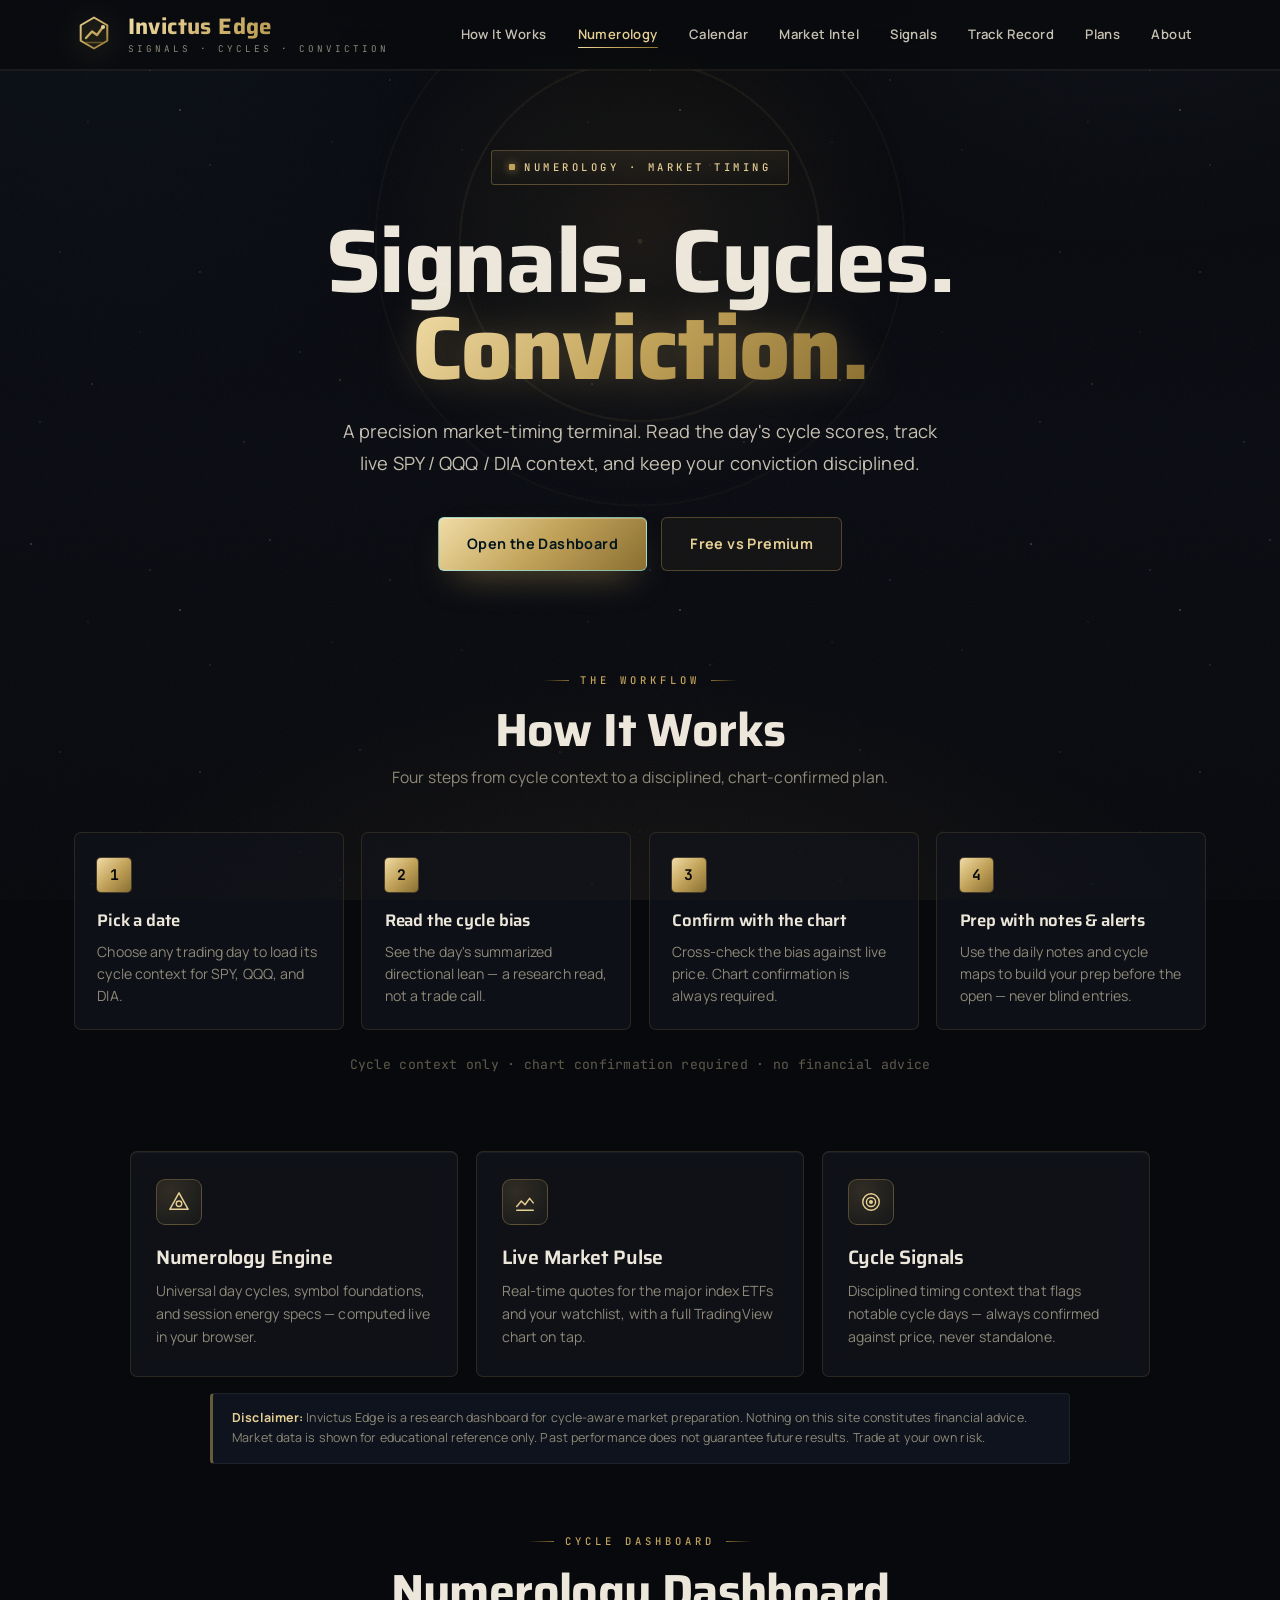
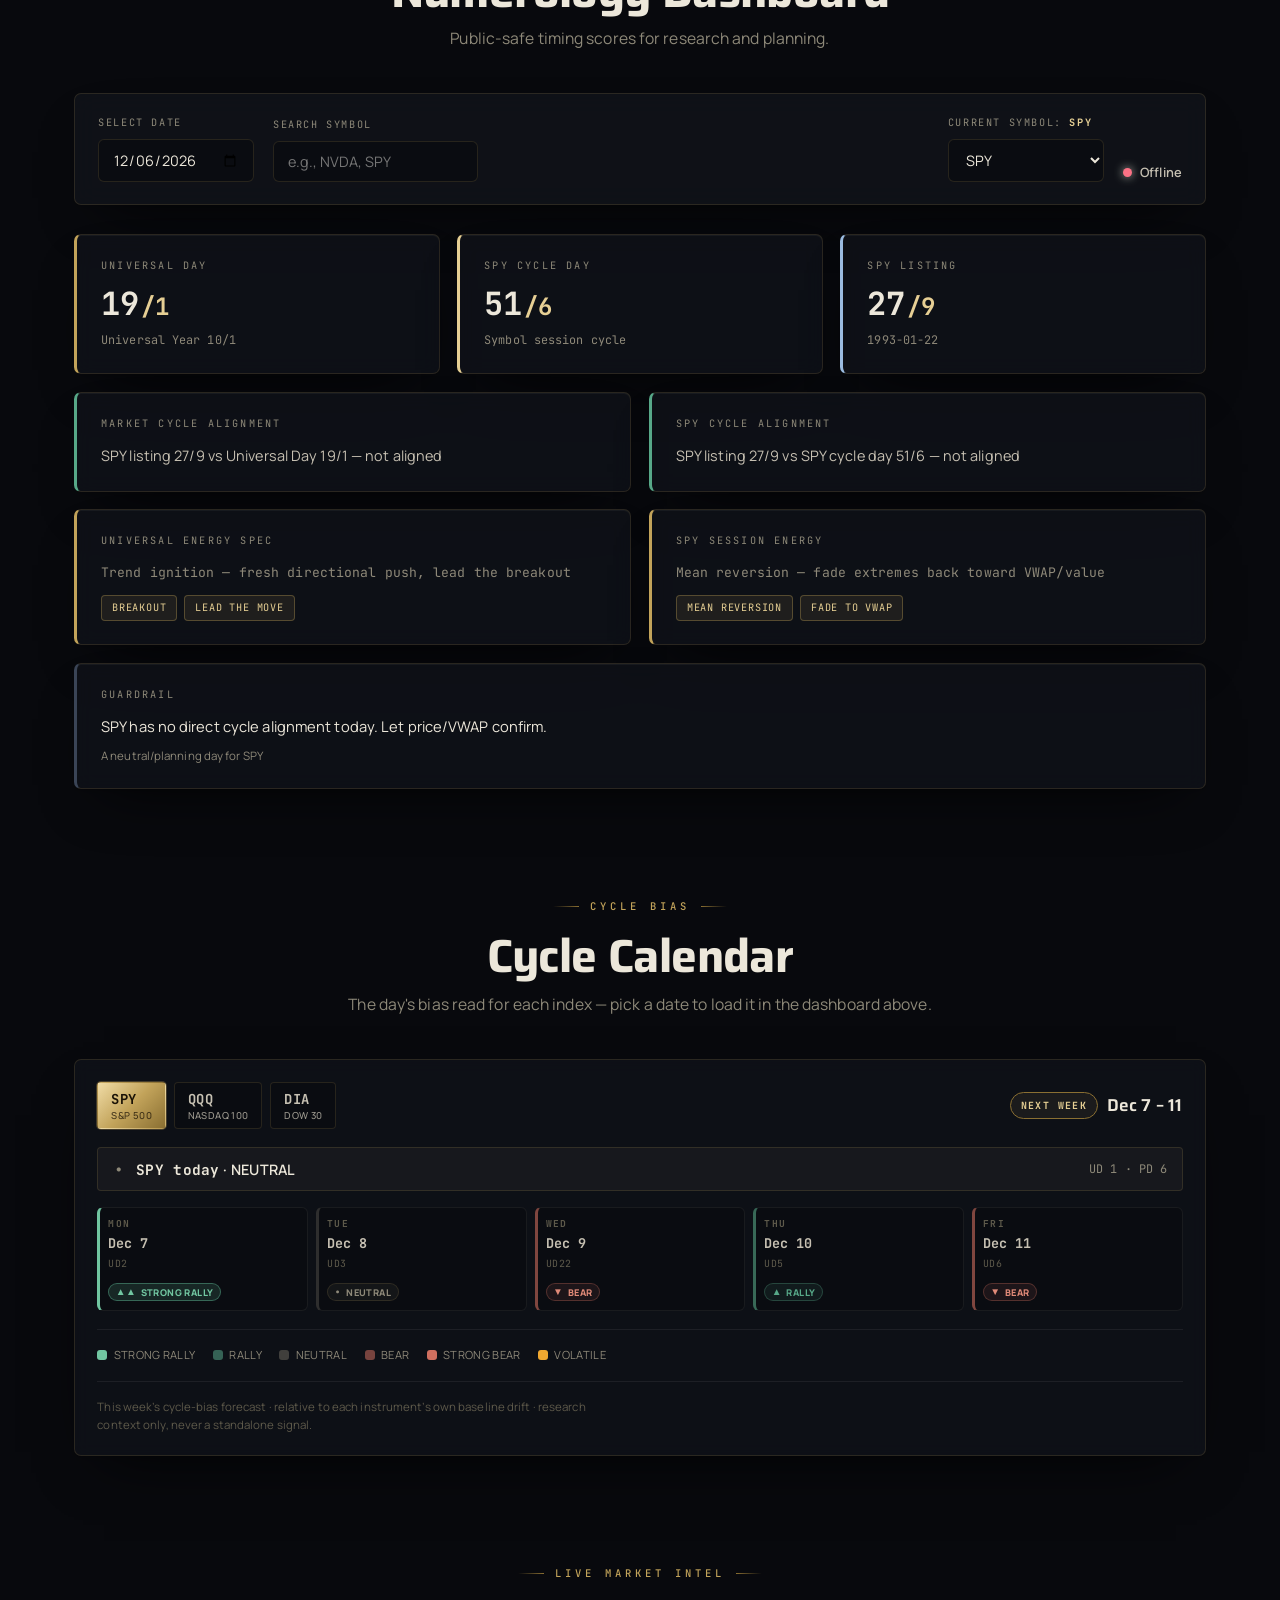
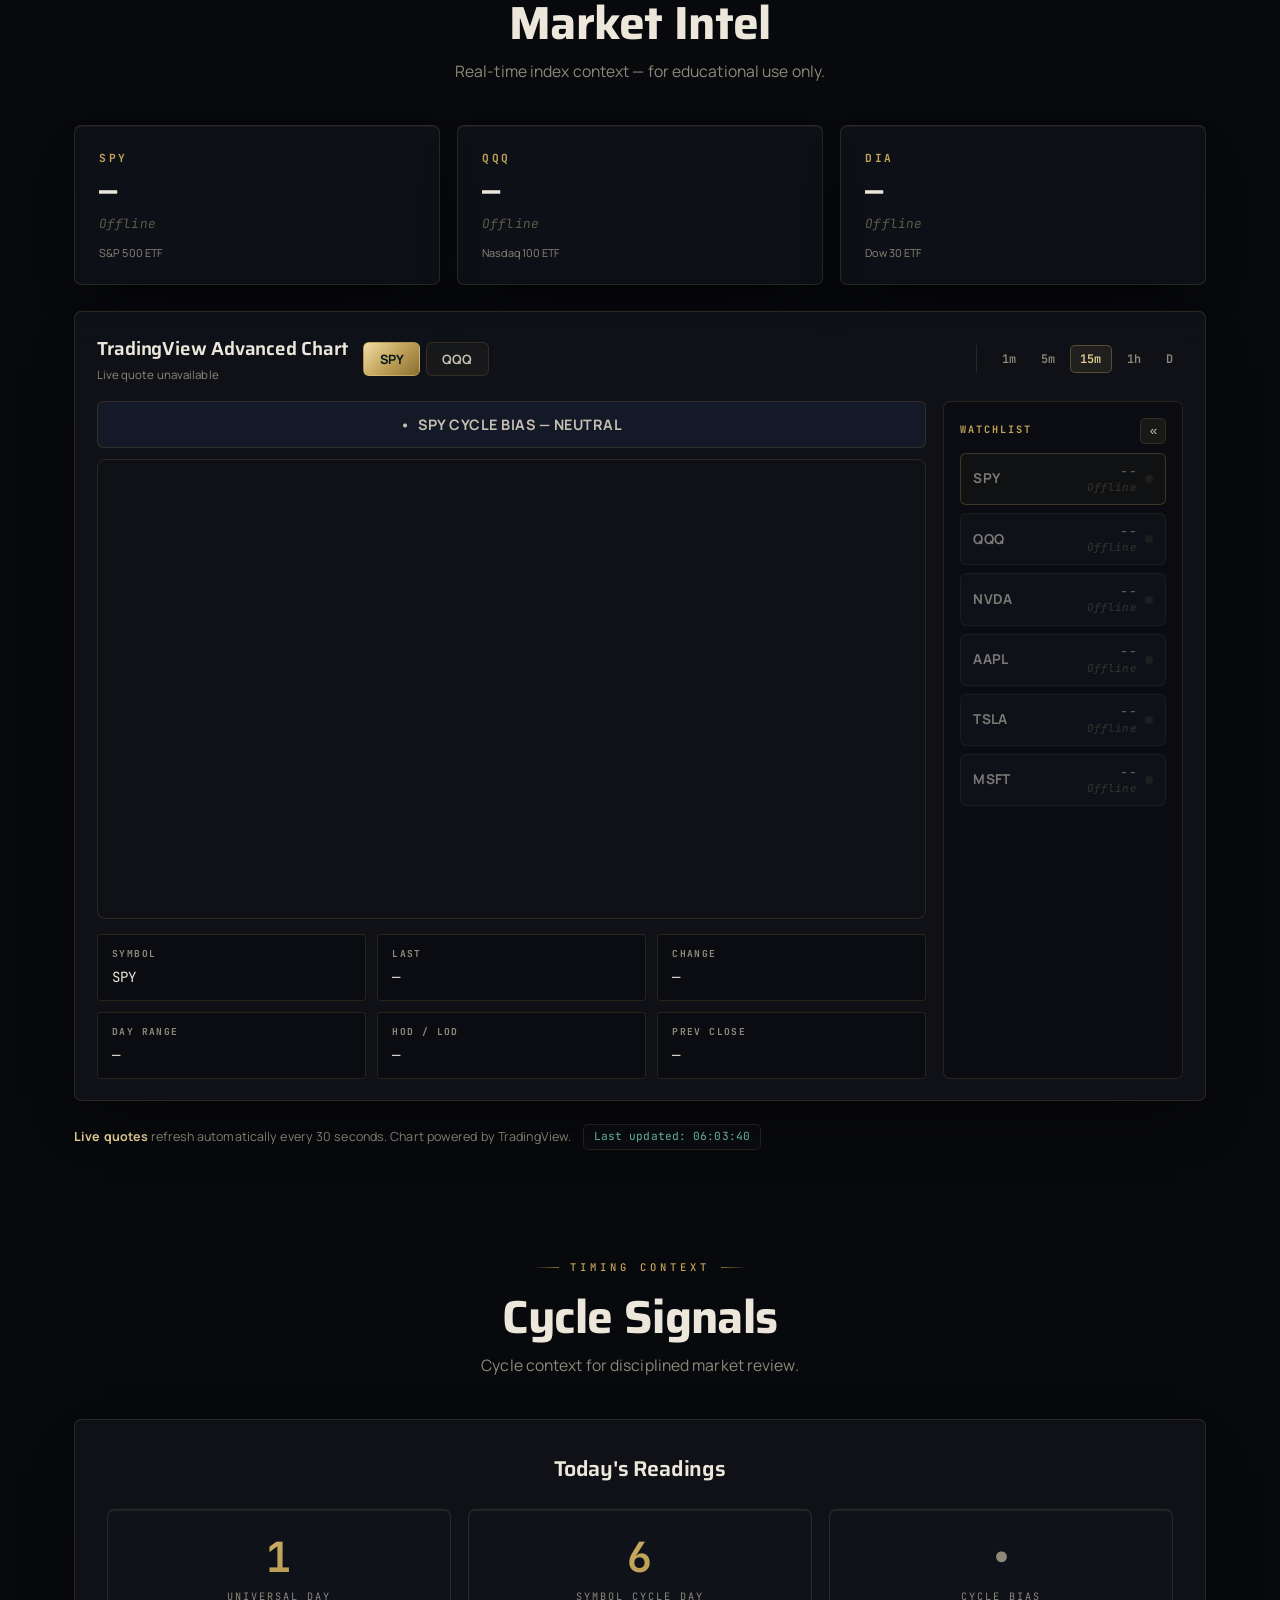
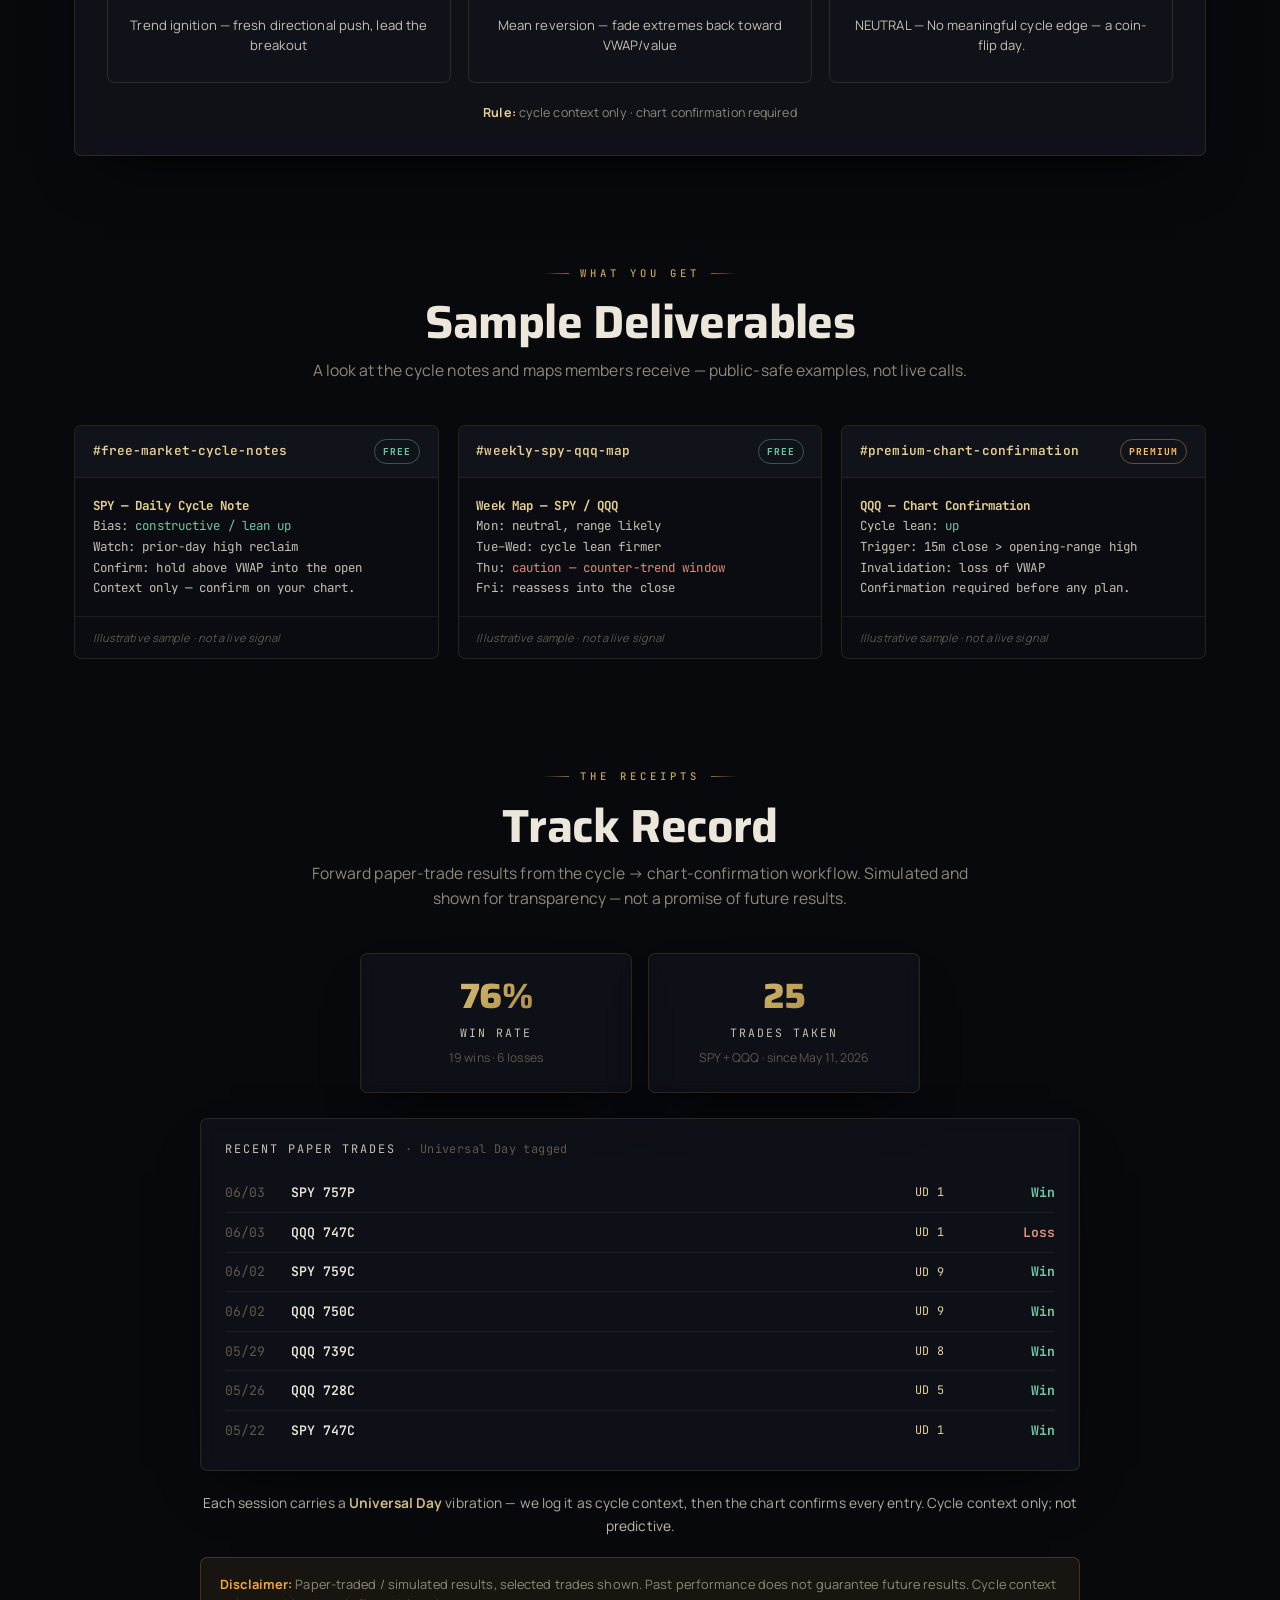
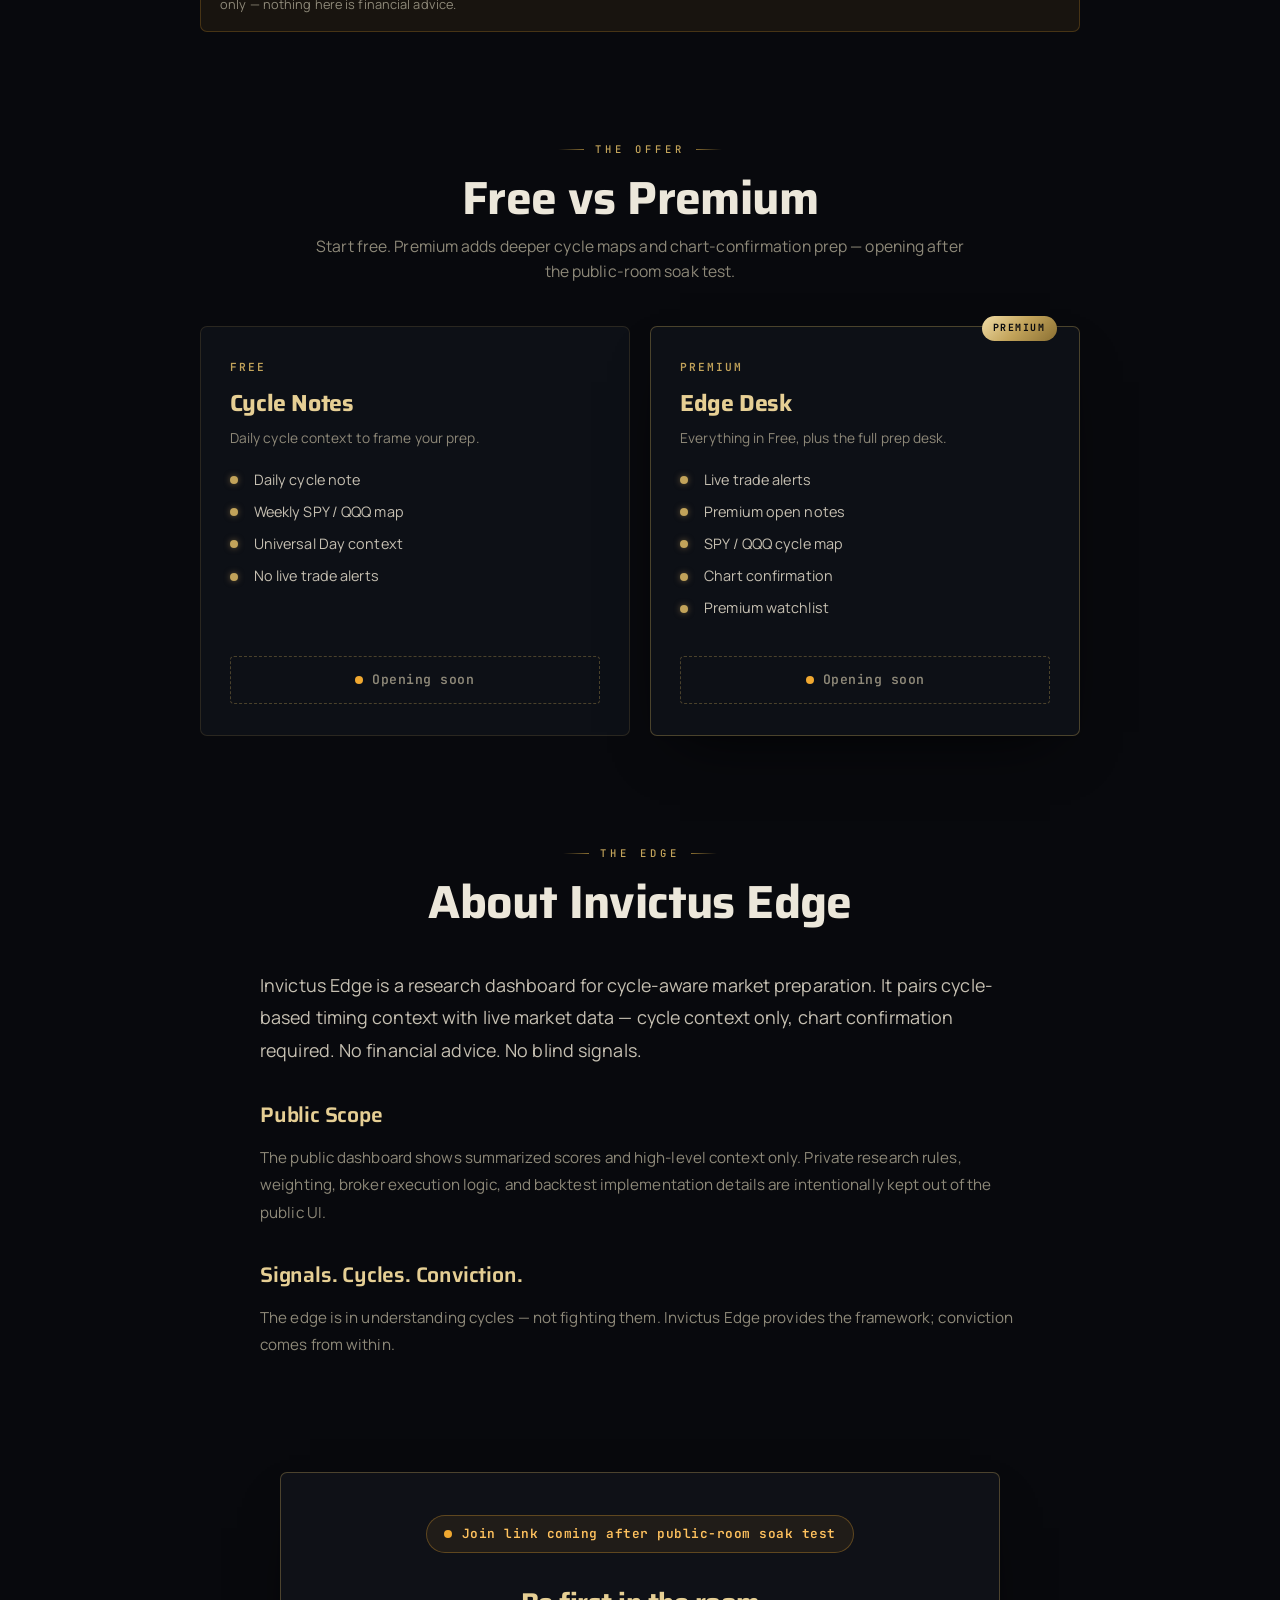
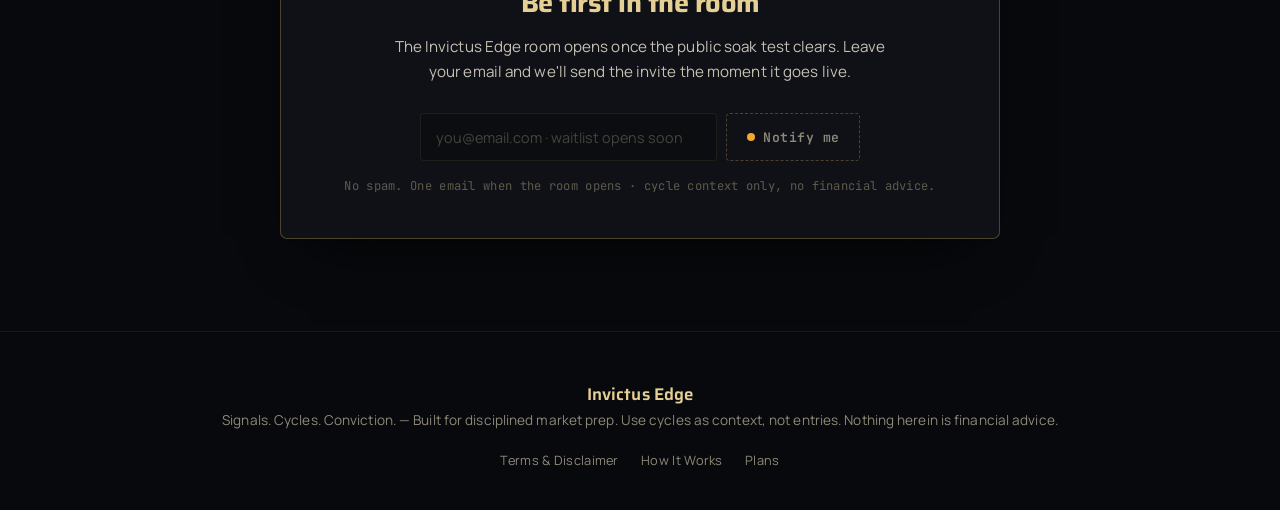
==== commit a3d14abd: "refactor: Track Record shows win rate + trades only, no profit figures - Drop dollar/profit metrics " ====
--- a/index.html
+++ b/index.html
@@ -9,7 +9,7 @@
   <link rel="preconnect" href="https://fonts.googleapis.com">
   <link rel="preconnect" href="https://fonts.gstatic.com" crossorigin>
   <link href="https://fonts.googleapis.com/css2?family=Saira:wght@400;500;600;700;800&family=Manrope:wght@400;500;600;700;800&family=JetBrains+Mono:wght@400;500;700&display=swap" rel="stylesheet">
-  <link rel="stylesheet" href="css/styles.css?v=20260603-funnel3">
+  <link rel="stylesheet" href="css/styles.css?v=20260603-funnel4">
 </head>
 <body>
   <header>
@@ -340,41 +340,13 @@
         <div class="tstat">
           <div class="tstat-num">76%</div>
           <div class="tstat-label">Win rate</div>
-          <div class="tstat-sub">19 wins &middot; 6 losses &middot; 25 trades</div>
+          <div class="tstat-sub">19 wins &middot; 6 losses</div>
         </div>
         <div class="tstat">
-          <div class="tstat-num">+$1,278</div>
-          <div class="tstat-label">Cumulative</div>
-          <div class="tstat-sub">paper &middot; since May 11, 2026</div>
-        </div>
-        <div class="tstat">
-          <div class="tstat-num">+$51</div>
-          <div class="tstat-label">Avg / trade</div>
-          <div class="tstat-sub">+18.9% per trade</div>
-        </div>
-      </div>
-
-      <div class="featured-day">
-        <div class="fd-head">
-          <div>
-            <div class="fd-date">June 2, 2026 &middot; best day so far</div>
-            <div class="fd-ud">Universal Day 9 &middot; completion / release</div>
-          </div>
-          <div class="fd-pnl">+$476</div>
-        </div>
-        <div class="fd-rows">
-          <div class="fd-row">
-            <span class="fd-sym">SPY 759C</span>
-            <span class="fd-detail">0.52 &rarr; 1.10 &middot; +111%</span>
-            <span class="fd-val up">+$406</span>
-          </div>
-          <div class="fd-row">
-            <span class="fd-sym">QQQ 750C</span>
-            <span class="fd-detail">0.14 &rarr; 0.165 &middot; trailed</span>
-            <span class="fd-val up">+$70</span>
-          </div>
-        </div>
-        <div class="fd-note">Paper / simulated &middot; best single session to date &middot; not typical</div>
+          <div class="tstat-num">25</div>
+          <div class="tstat-label">Trades taken</div>
+          <div class="tstat-sub">SPY + QQQ &middot; since May 11, 2026</div>
+        </div>
       </div>
 
       <div class="trades-panel">
@@ -384,43 +356,43 @@
             <span class="tr-date">06/03</span>
             <span class="tr-sym">SPY 757P</span>
             <span class="tr-ud">UD 1</span>
-            <span class="tr-val up">+$200</span>
+            <span class="tr-val up">Win</span>
           </div>
           <div class="trade-row">
             <span class="tr-date">06/03</span>
             <span class="tr-sym">QQQ 747C</span>
             <span class="tr-ud">UD 1</span>
-            <span class="tr-val dn">&minus;$146</span>
+            <span class="tr-val dn">Loss</span>
           </div>
           <div class="trade-row">
             <span class="tr-date">06/02</span>
             <span class="tr-sym">SPY 759C</span>
             <span class="tr-ud">UD 9</span>
-            <span class="tr-val up">+$406</span>
+            <span class="tr-val up">Win</span>
           </div>
           <div class="trade-row">
             <span class="tr-date">06/02</span>
             <span class="tr-sym">QQQ 750C</span>
             <span class="tr-ud">UD 9</span>
-            <span class="tr-val up">+$70</span>
+            <span class="tr-val up">Win</span>
           </div>
           <div class="trade-row">
             <span class="tr-date">05/29</span>
             <span class="tr-sym">QQQ 739C</span>
             <span class="tr-ud">UD 8</span>
-            <span class="tr-val up">+$138</span>
+            <span class="tr-val up">Win</span>
           </div>
           <div class="trade-row">
             <span class="tr-date">05/26</span>
             <span class="tr-sym">QQQ 728C</span>
             <span class="tr-ud">UD 5</span>
-            <span class="tr-val up">+$123</span>
+            <span class="tr-val up">Win</span>
           </div>
           <div class="trade-row">
             <span class="tr-date">05/22</span>
             <span class="tr-sym">SPY 747C</span>
             <span class="tr-ud">UD 1</span>
-            <span class="tr-val up">+$134</span>
+            <span class="tr-val up">Win</span>
           </div>
         </div>
       </div>
@@ -520,8 +492,8 @@
     </div>
   </footer>
 
-  <script src="js/numerology.js?v=20260603-funnel3"></script>
-  <script src="js/calendar.js?v=20260603-funnel3"></script>
-  <script src="js/app.js?v=20260603-funnel3"></script>
+  <script src="js/numerology.js?v=20260603-funnel4"></script>
+  <script src="js/calendar.js?v=20260603-funnel4"></script>
+  <script src="js/app.js?v=20260603-funnel4"></script>
 </body>
 </html>
--- a/css/styles.css
+++ b/css/styles.css
@@ -1129,7 +1129,7 @@
 .legal .disclaimer { margin: 2rem 0 0; }
 
 /* ============================== TRACK RECORD ============================== */
-.track-stats { display: grid; grid-template-columns: repeat(3, 1fr); gap: 1rem; max-width: 880px; margin: 0 auto 1.6rem; }
+.track-stats { display: grid; grid-template-columns: repeat(2, 1fr); gap: 1rem; max-width: 560px; margin: 0 auto 1.6rem; }
 .tstat { background: var(--card); border: 1px solid var(--border); border-radius: var(--radius); padding: 1.5rem 1.2rem; text-align: center; box-shadow: var(--shadow); backdrop-filter: blur(8px); }
 .tstat-num { font-family: var(--display); font-weight: 800; font-size: 2.2rem; letter-spacing: -0.5px; line-height: 1; background: var(--grad-gold); -webkit-background-clip: text; background-clip: text; -webkit-text-fill-color: transparent; }
 .tstat-label { font-family: var(--mono); font-size: 0.72rem; text-transform: uppercase; letter-spacing: 2px; color: var(--text-soft); margin-top: 0.7rem; }
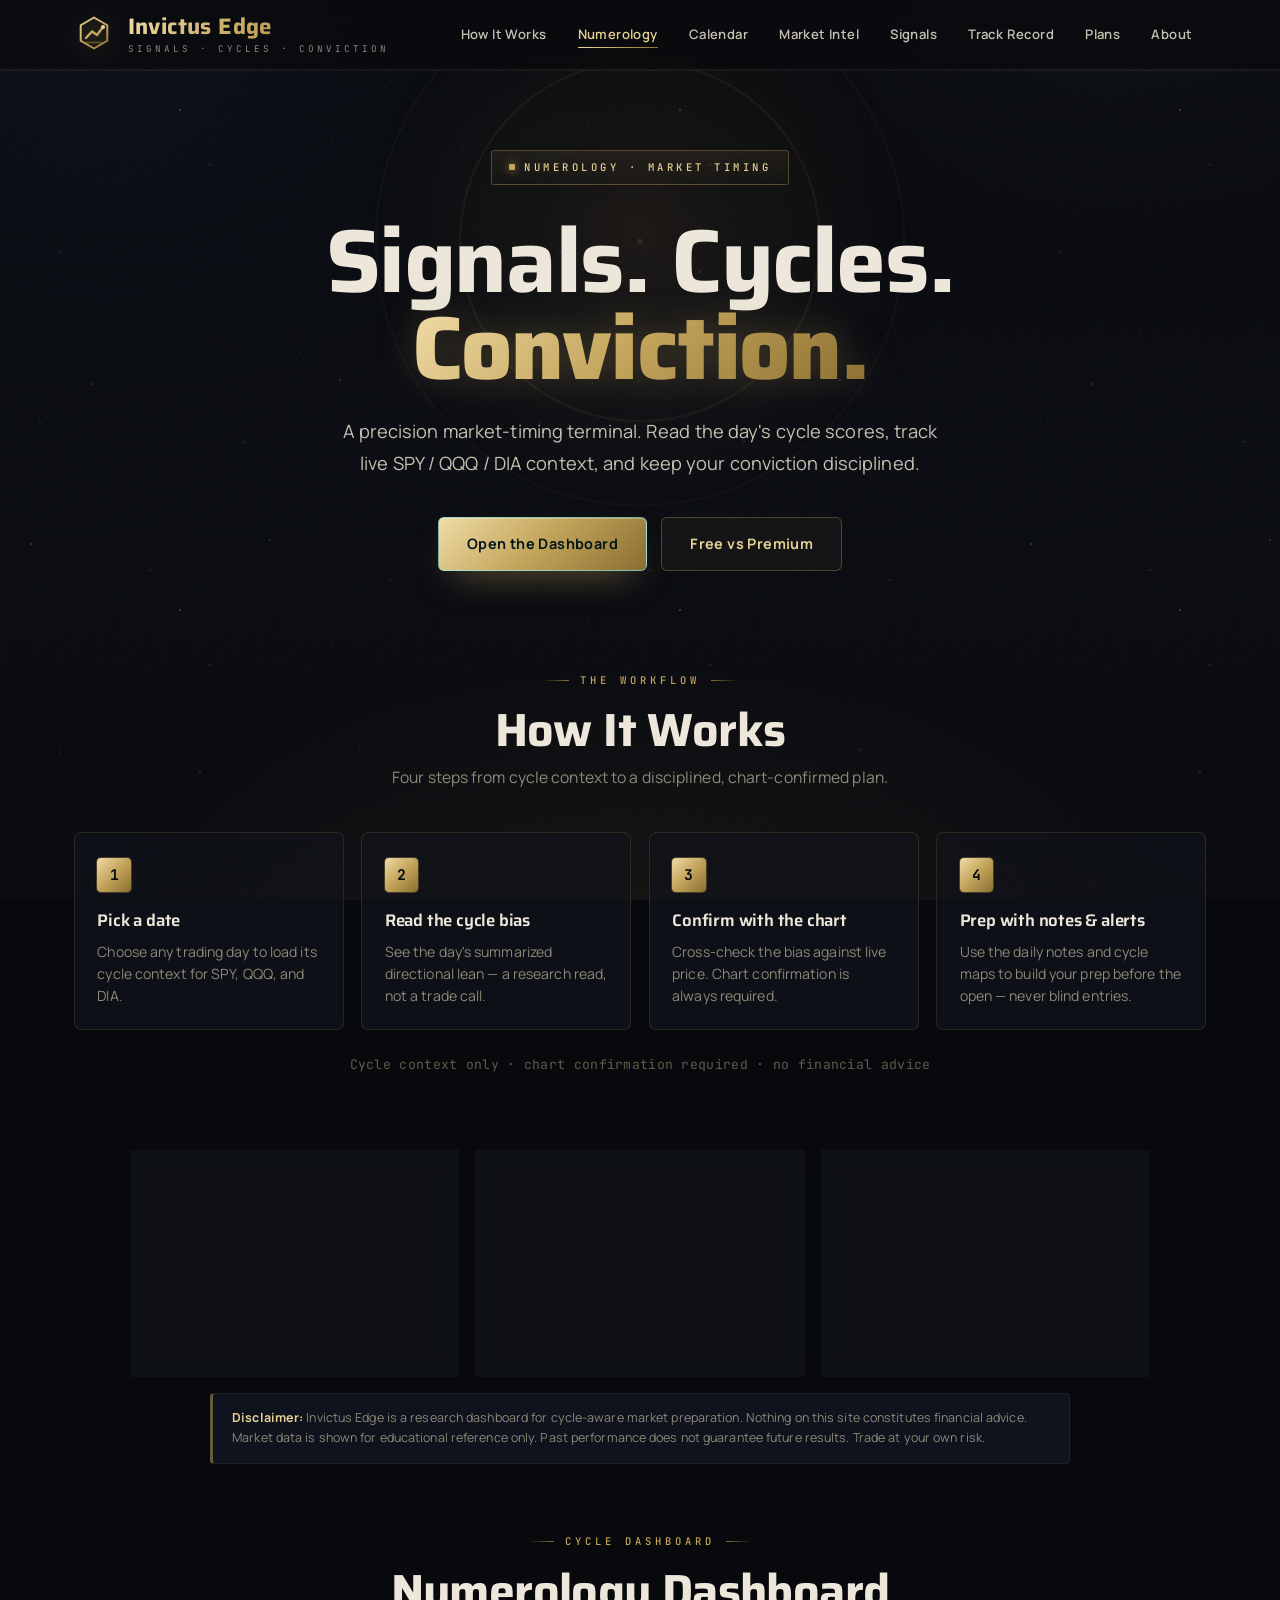
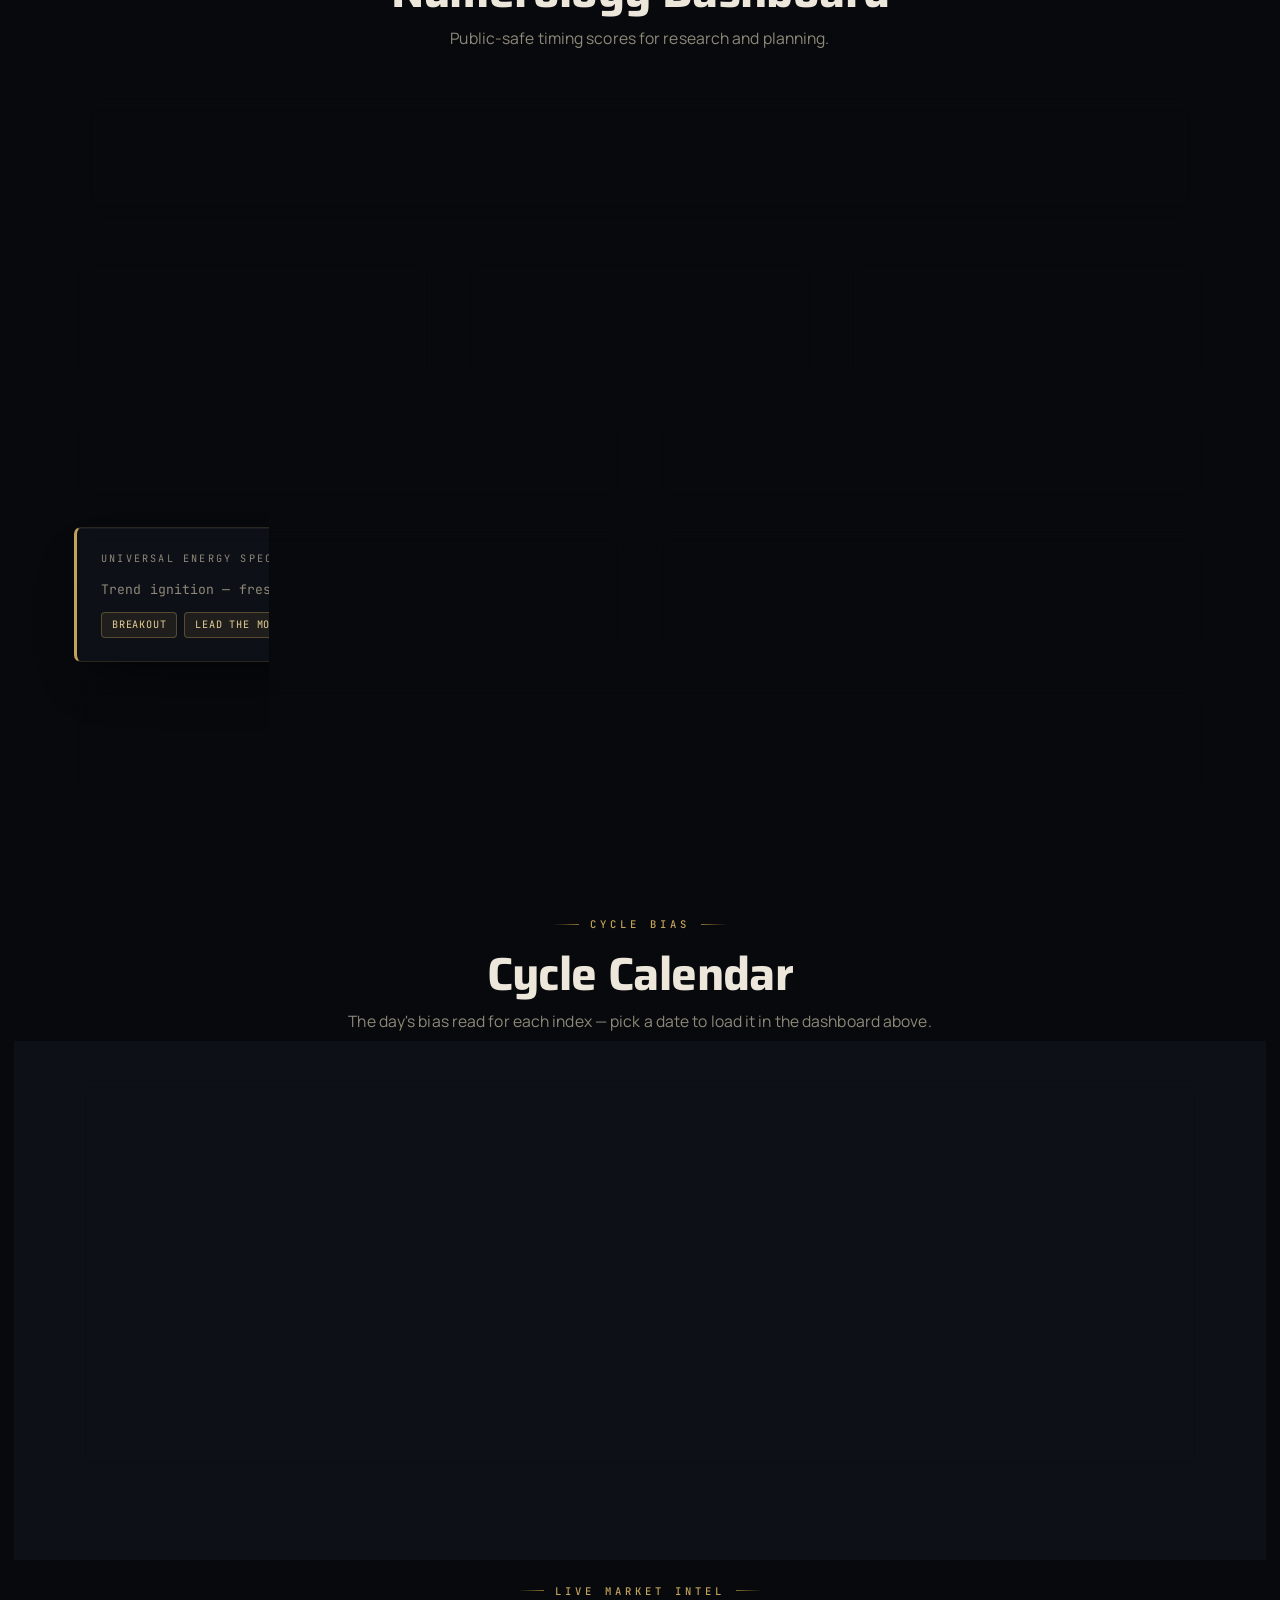
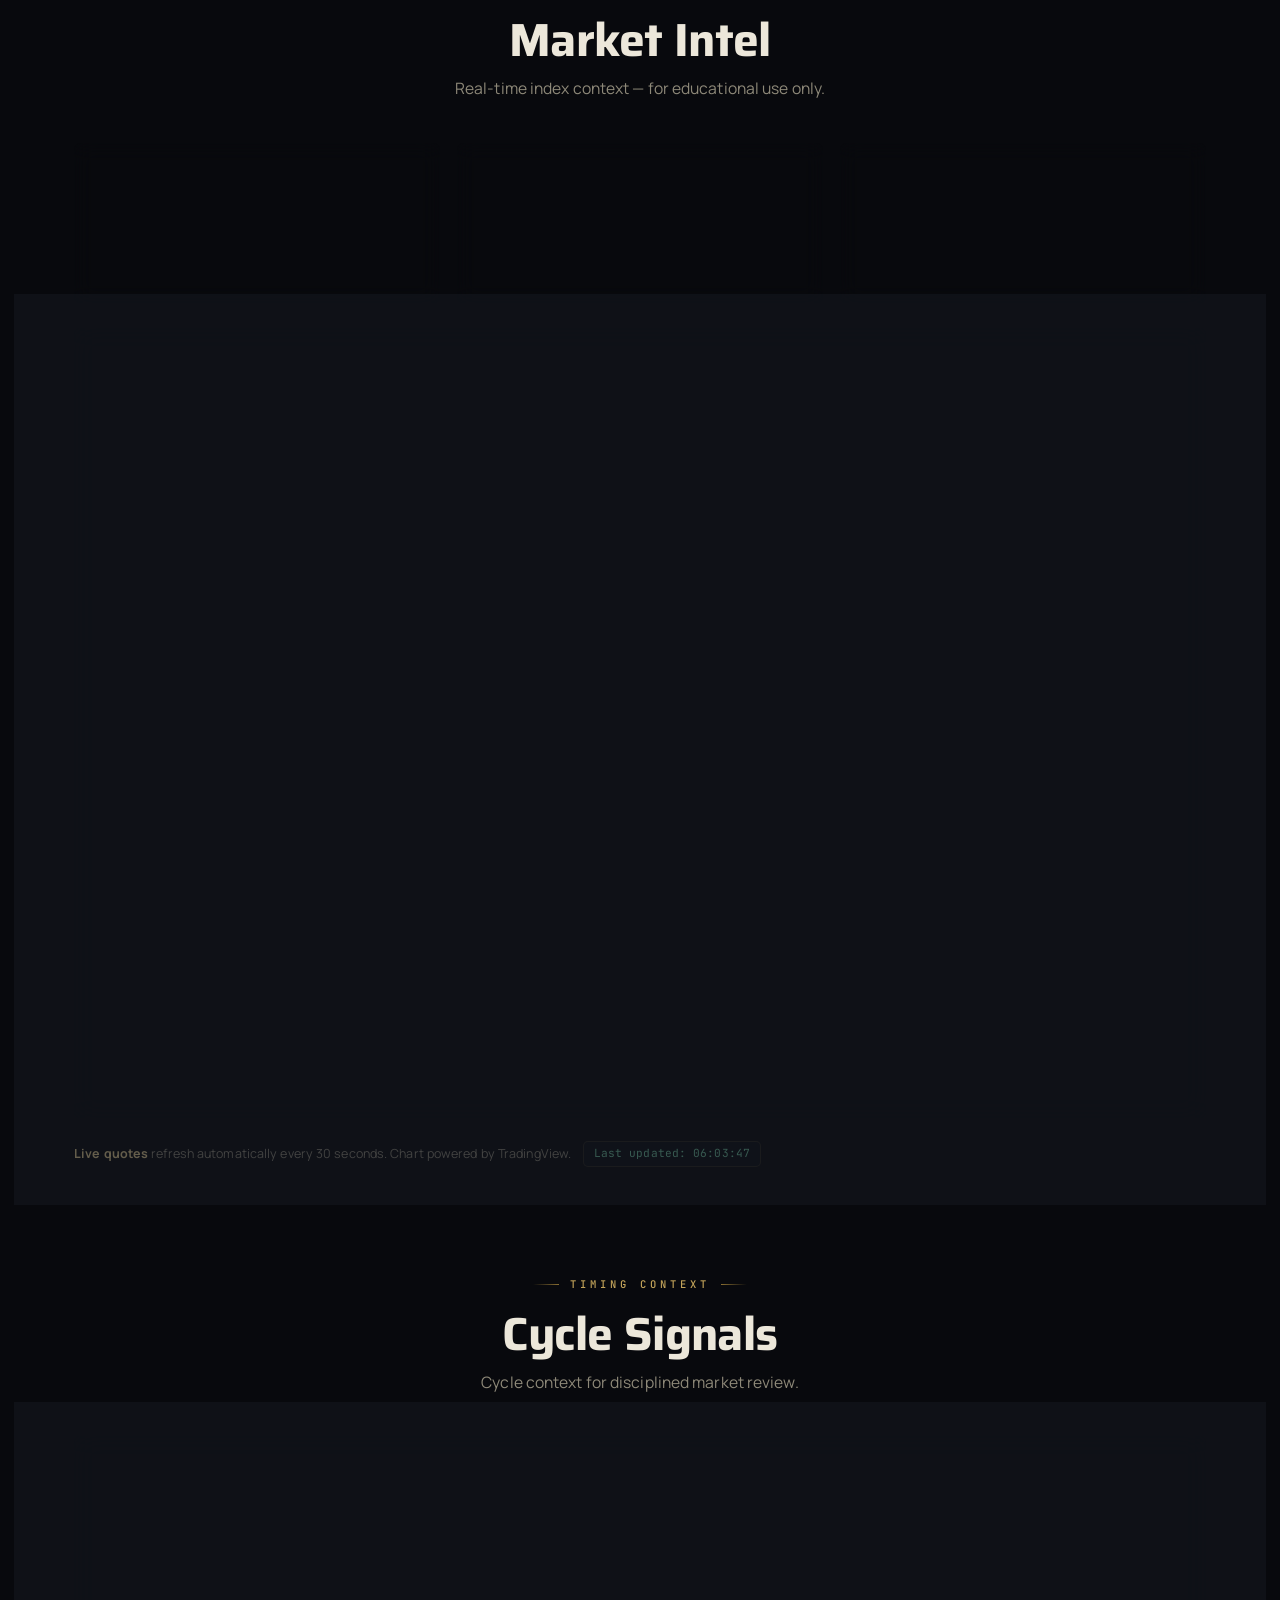
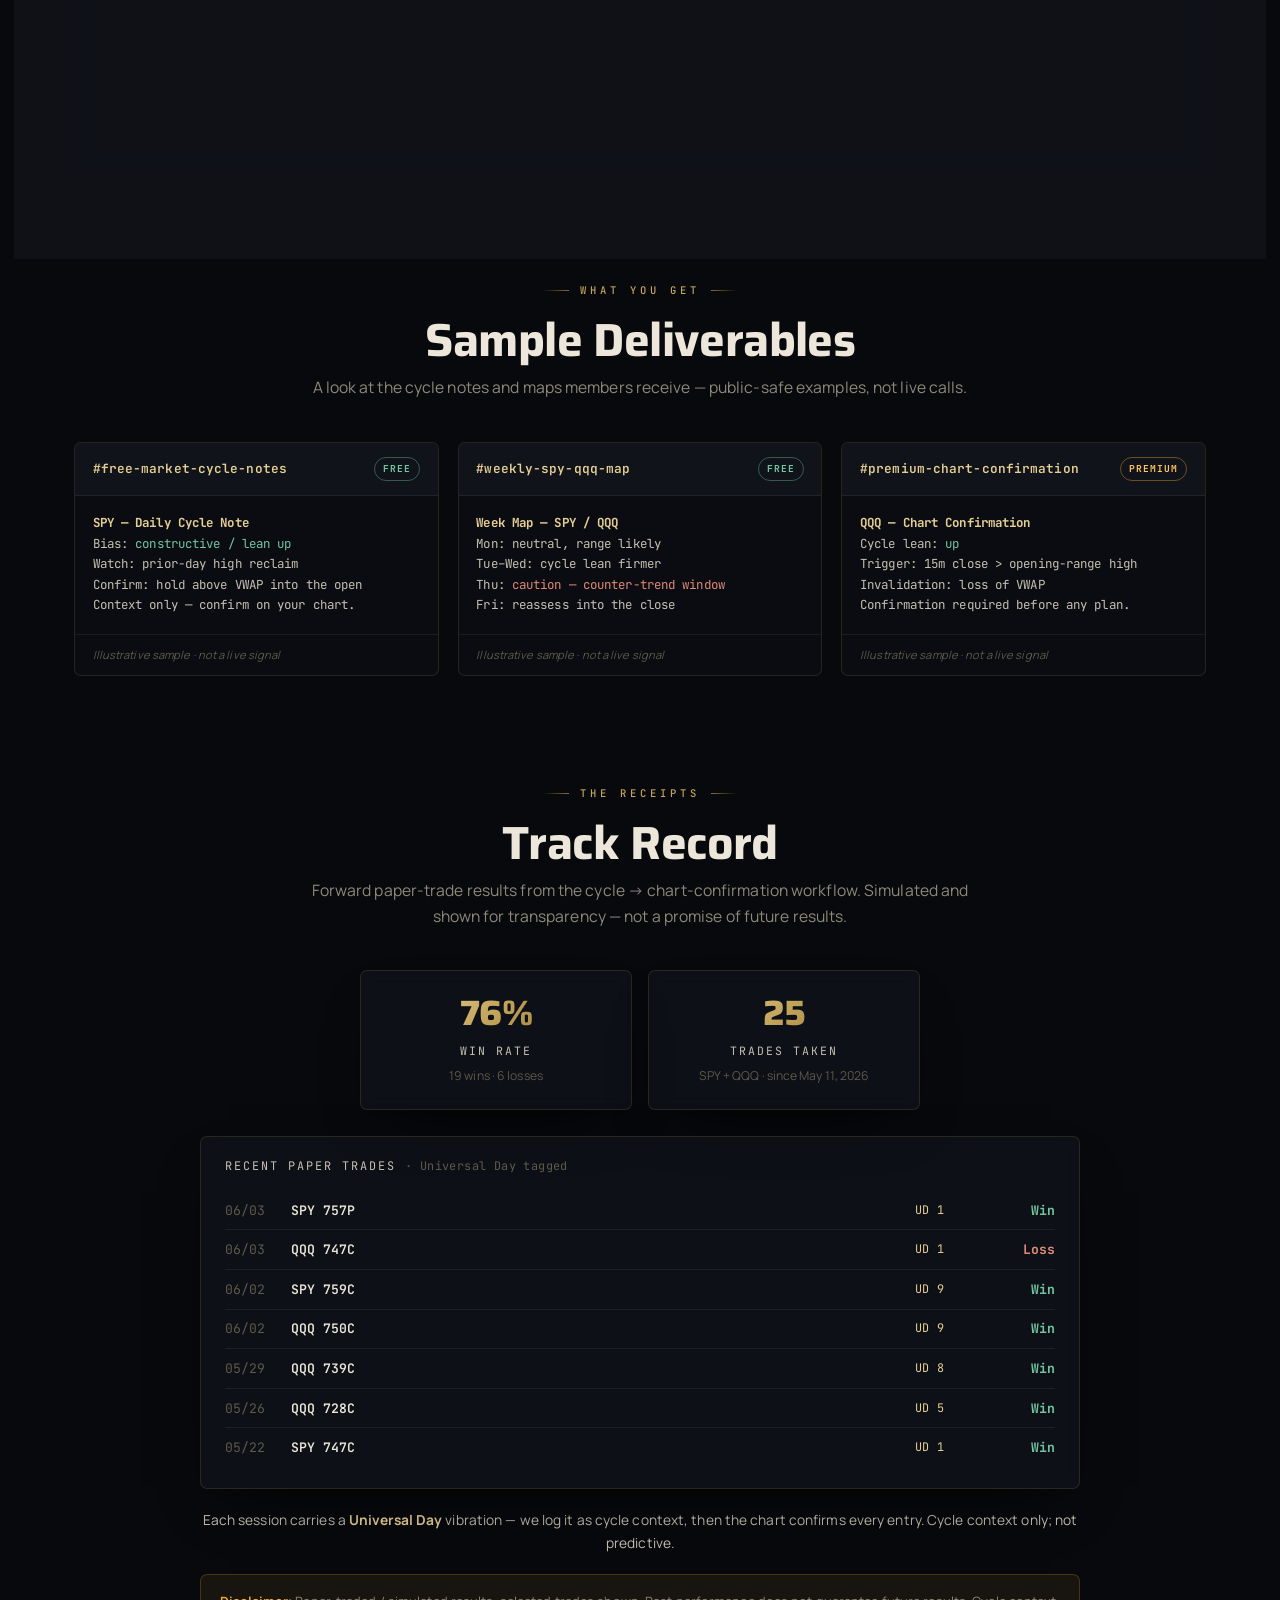
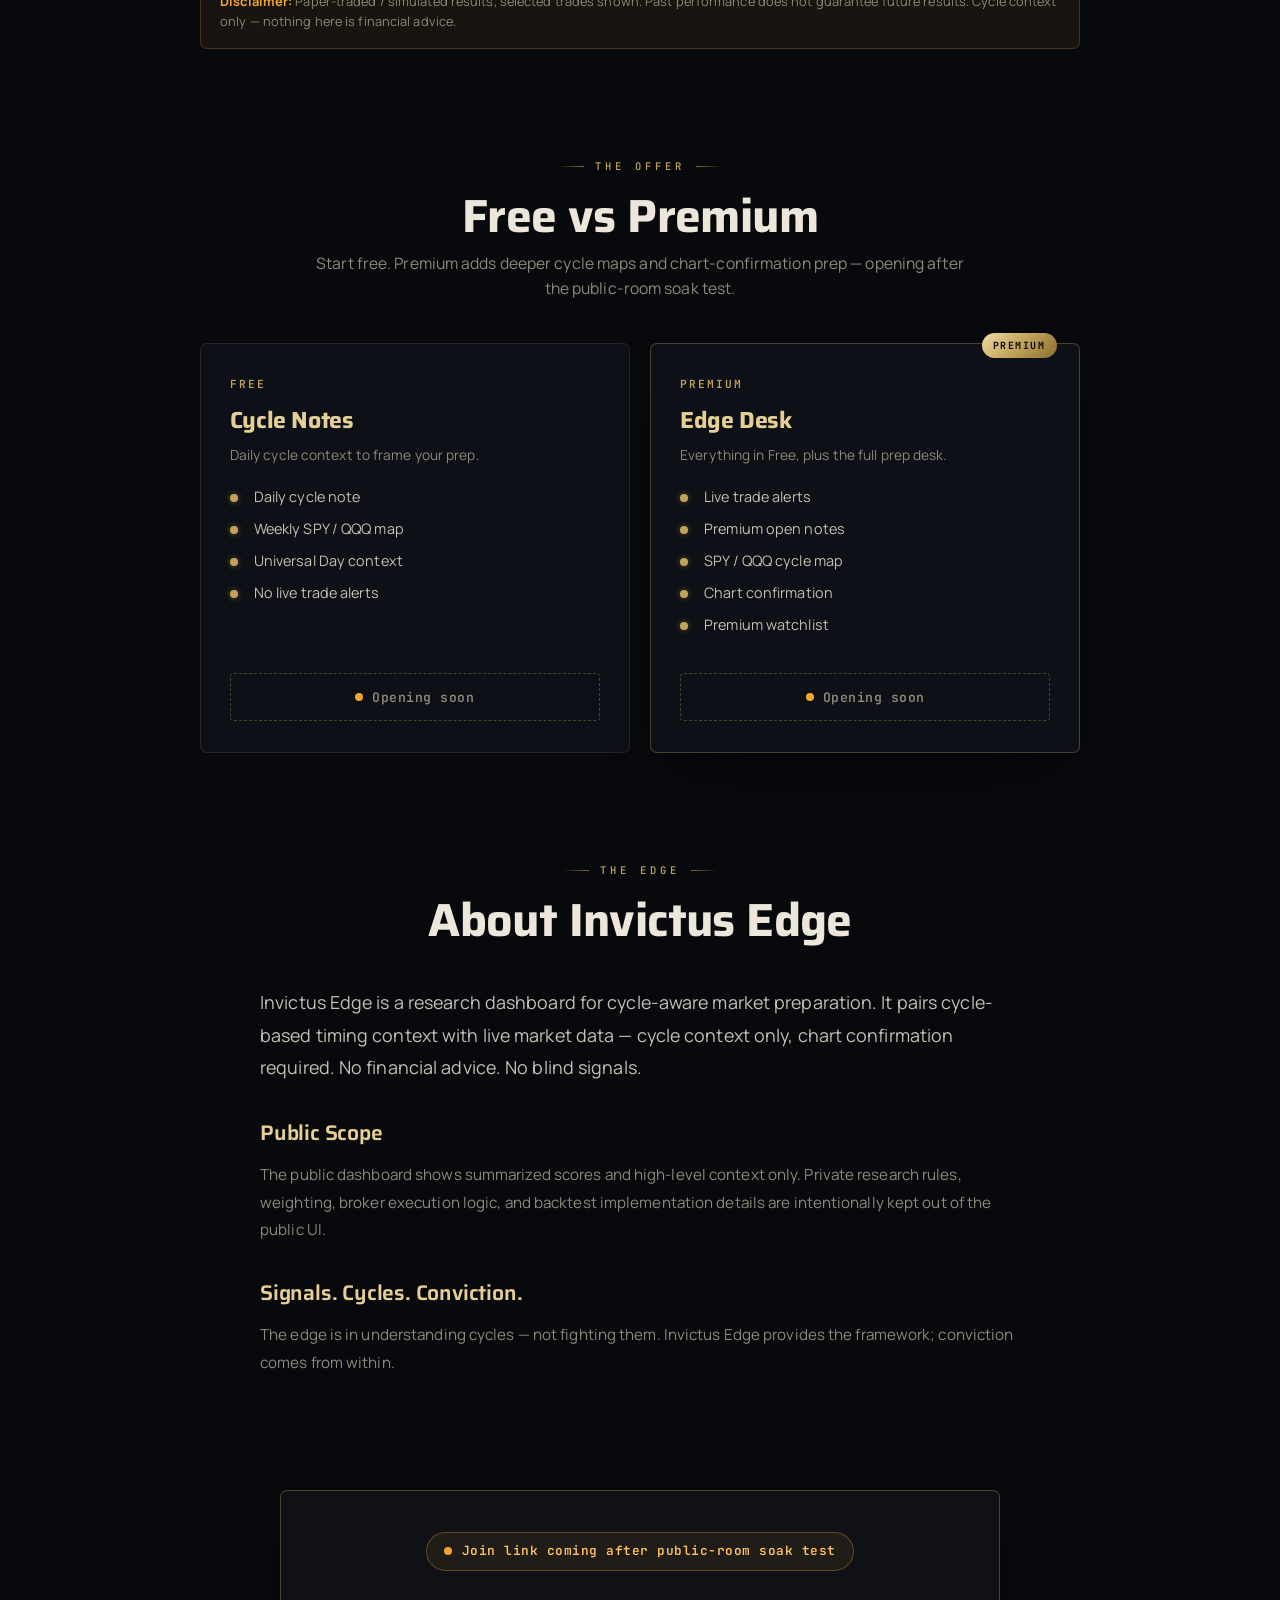
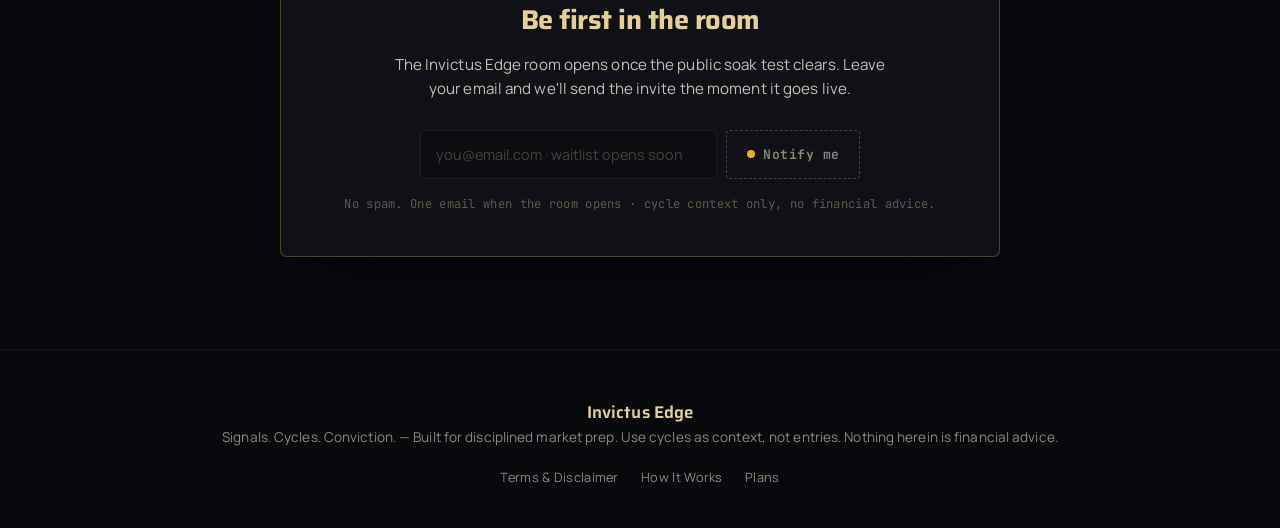
==== commit 27a7567c: "fix: surface symbol-search dropdown above dashboard cards - Add position:relative + z-index:30 to .d" ====
--- a/index.html
+++ b/index.html
@@ -9,7 +9,7 @@
   <link rel="preconnect" href="https://fonts.googleapis.com">
   <link rel="preconnect" href="https://fonts.gstatic.com" crossorigin>
   <link href="https://fonts.googleapis.com/css2?family=Saira:wght@400;500;600;700;800&family=Manrope:wght@400;500;600;700;800&family=JetBrains+Mono:wght@400;500;700&display=swap" rel="stylesheet">
-  <link rel="stylesheet" href="css/styles.css?v=20260603-funnel4">
+  <link rel="stylesheet" href="css/styles.css?v=20260603-funnel5">
 </head>
 <body>
   <header>
@@ -127,6 +127,7 @@
           <label for="symbol-search-input">Search Symbol</label>
           <input type="text" id="symbol-search-input" placeholder="e.g., NVDA, SPY">
           <div id="symbol-search-results" class="search-results"></div>
+          <div class="search-hint" id="search-hint">Type symbol, choose result or press Enter.</div>
         </div>
         <div>
           <label for="symbol-select">Current Symbol: <span id="current-symbol">SPY</span></label>
@@ -492,8 +493,8 @@
     </div>
   </footer>
 
-  <script src="js/numerology.js?v=20260603-funnel4"></script>
-  <script src="js/calendar.js?v=20260603-funnel4"></script>
-  <script src="js/app.js?v=20260603-funnel4"></script>
+  <script src="js/numerology.js?v=20260603-funnel5"></script>
+  <script src="js/calendar.js?v=20260603-funnel5"></script>
+  <script src="js/app.js?v=20260603-funnel5"></script>
 </body>
 </html>
--- a/css/styles.css
+++ b/css/styles.css
@@ -483,6 +483,10 @@
   backdrop-filter: blur(12px);
   -webkit-backdrop-filter: blur(12px);
   box-shadow: var(--shadow);
+  /* backdrop-filter creates a stacking context; lift it above the later
+     .dashboard cards so the absolute search dropdown isn't painted behind them. */
+  position: relative;
+  z-index: 30;
 }
 .dashboard-controls label {
   font-family: var(--mono);
@@ -552,6 +556,15 @@
 .search-result-item:last-child { border-bottom: none; }
 .search-result-item:hover { background: rgba(194, 163, 90, 0.14); color: #fff; }
 .search-result-item.dim { color: var(--faint); cursor: default; }
+.search-hint {
+  font-family: var(--mono);
+  font-size: 0.62rem;
+  letter-spacing: 0.6px;
+  color: var(--faint);
+  margin-top: 0.4rem;
+  line-height: 1.3;
+}
+.search-hint.pending { color: var(--brass-light); }
 
 .status-row {
   display: flex;
